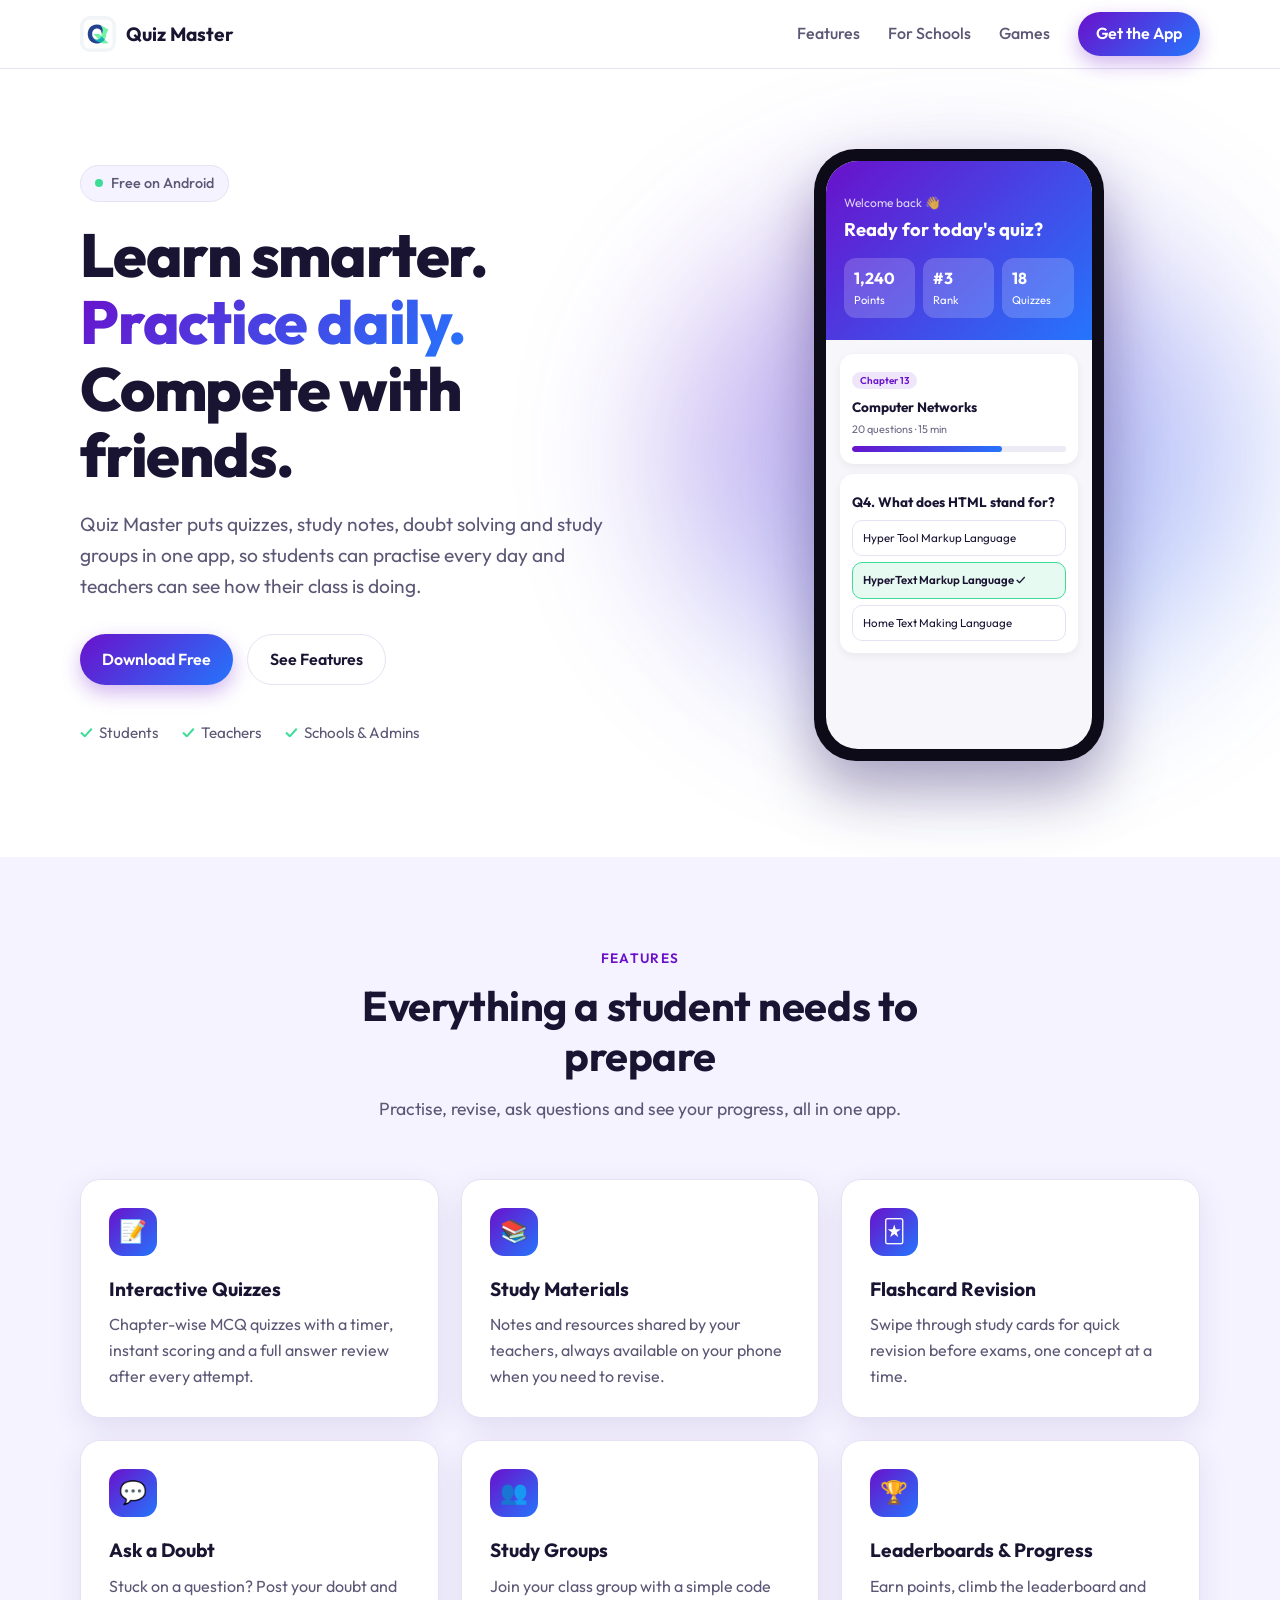
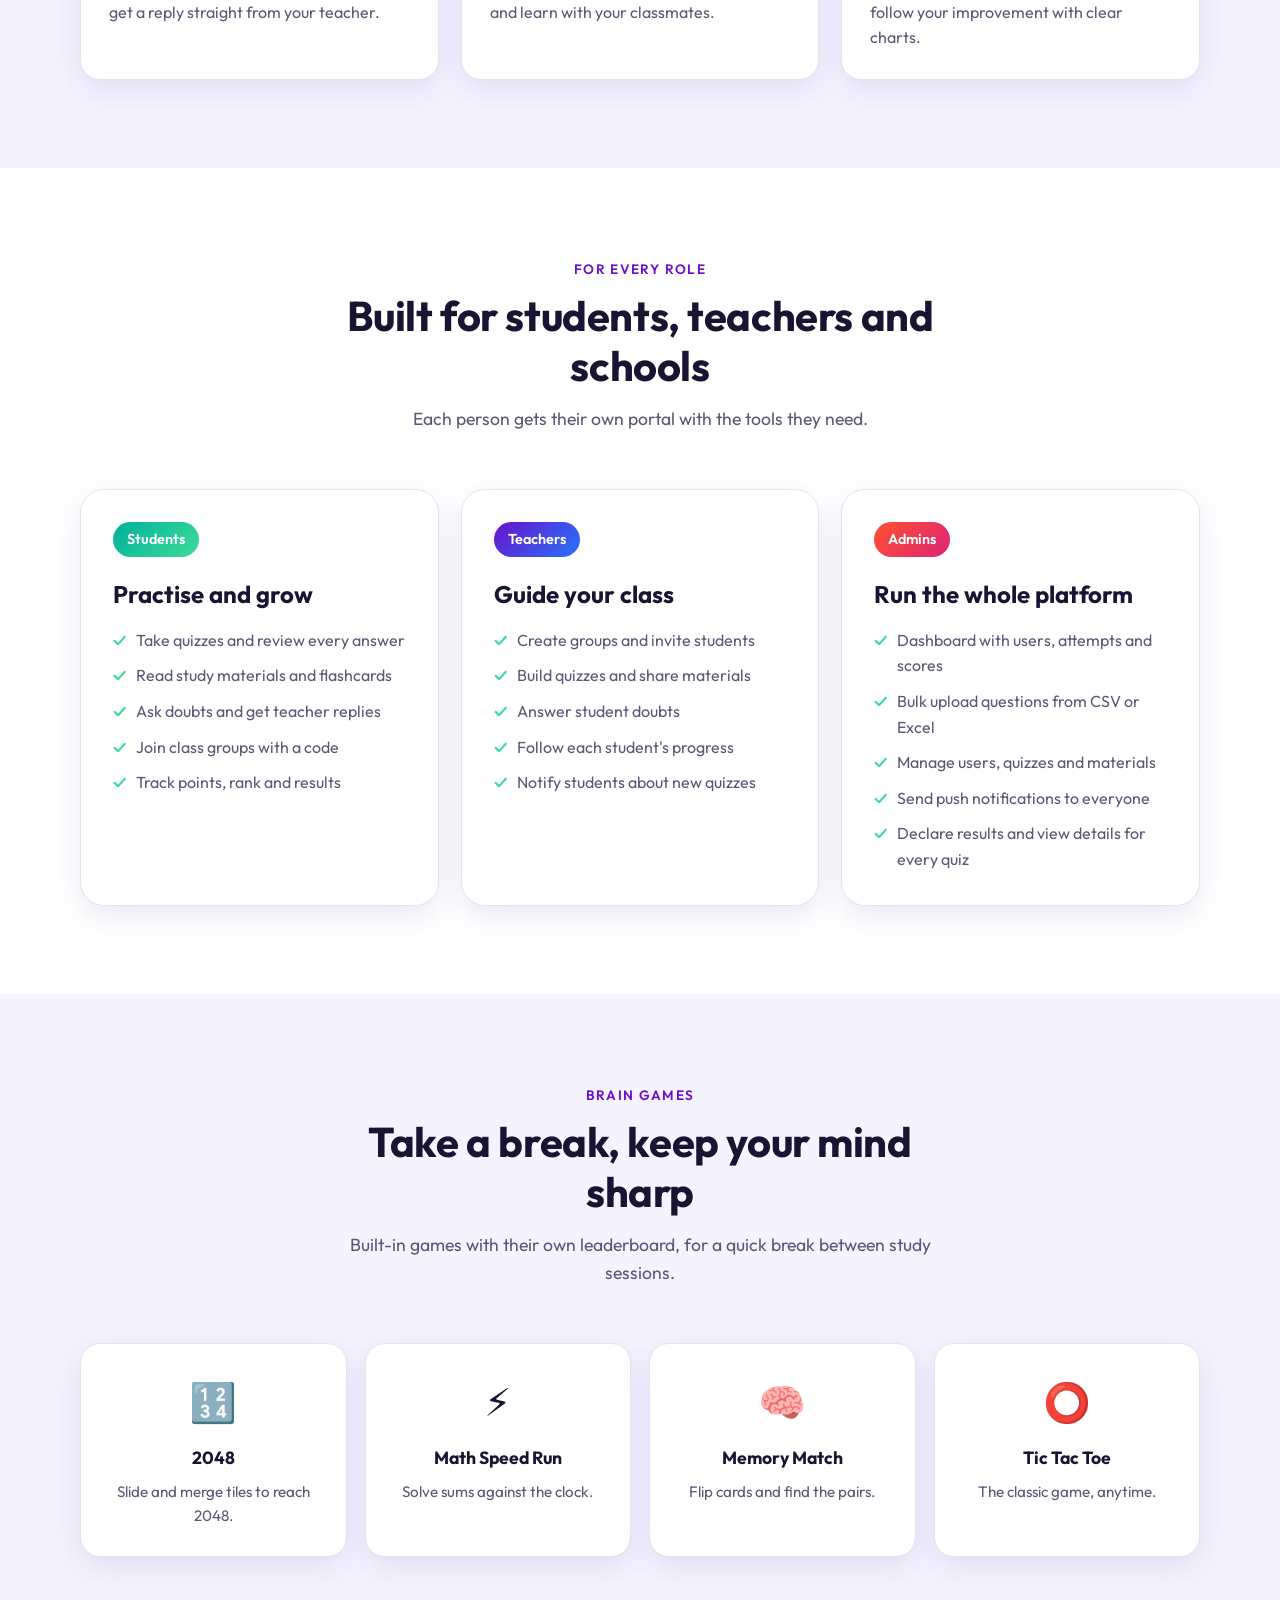
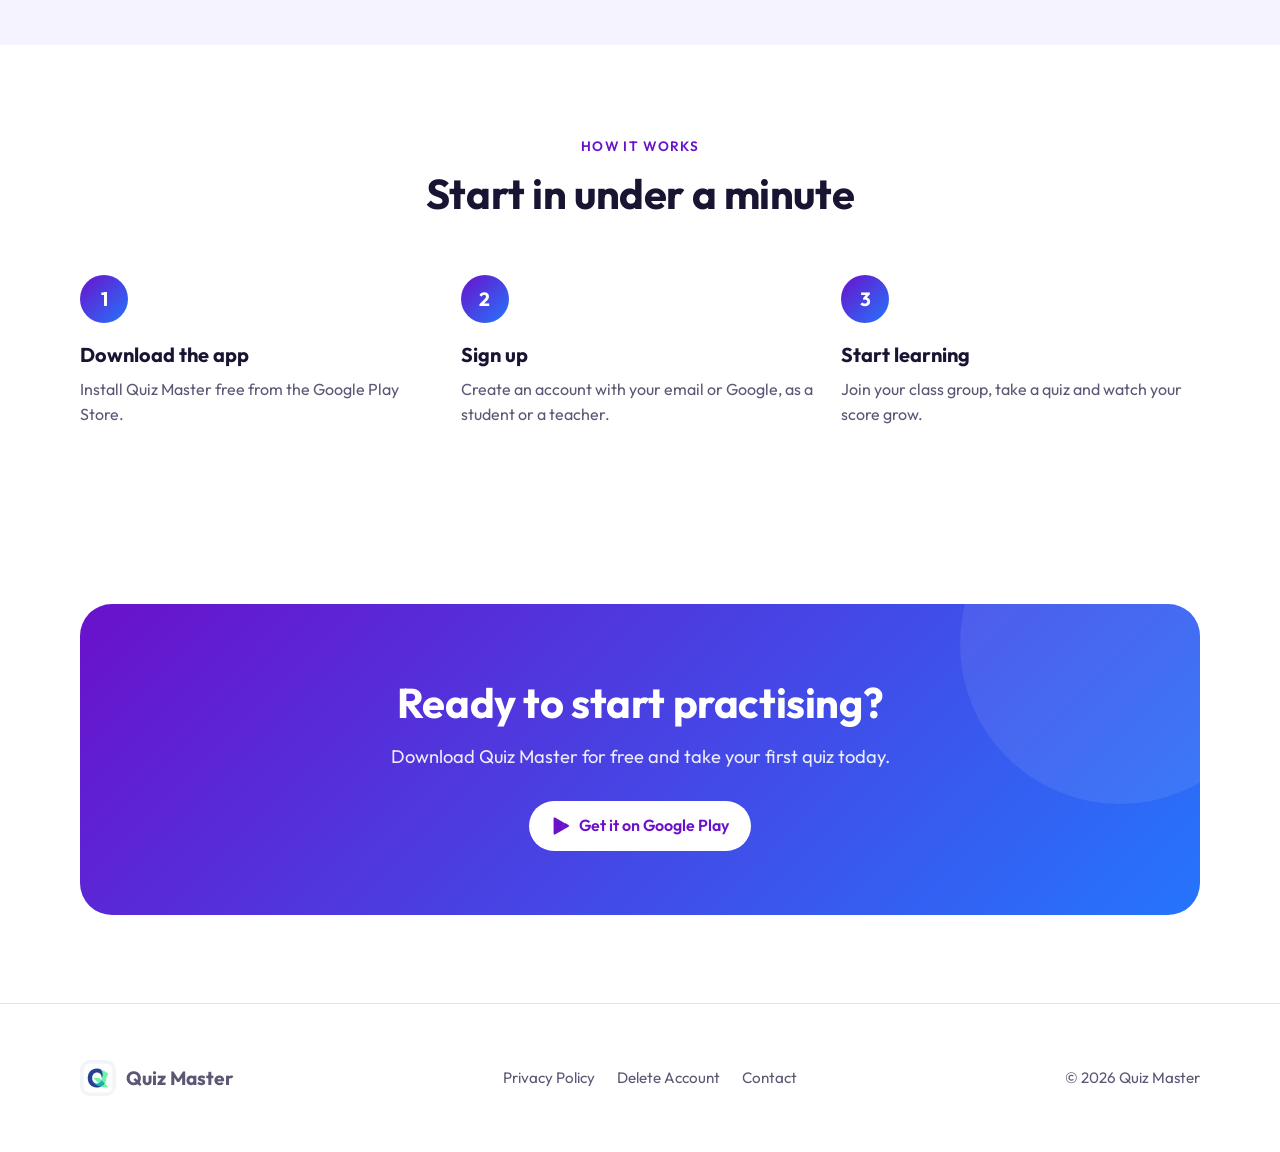
==== index.html @ 983d0732 "Add Quiz Master product website Home page, privacy policy, account deletion page, 404, sitemap and r" ====
<!DOCTYPE html>
<html lang="en">
<head>
  <meta charset="UTF-8">
  <meta name="viewport" content="width=device-width, initial-scale=1.0">
  <title>Quiz Master – Learn, Practice, Compete</title>
  <meta name="description" content="Quiz Master is a learning app for students, teachers and schools: quizzes, study materials, doubt solving, study groups and brain games in one place.">
  <meta property="og:title" content="Quiz Master – Learn, Practice, Compete">
  <meta property="og:description" content="Quizzes, study materials, doubt solving, study groups and brain games for students and teachers.">
  <meta property="og:type" content="website">
  <meta property="og:url" content="https://shahshubham9090.github.io/Quiz-Master/">
  <meta property="og:image" content="https://shahshubham9090.github.io/Quiz-Master/assets/logo.jpg">
  <meta name="twitter:card" content="summary">
  <meta name="theme-color" content="#6A11CB">
  <link rel="canonical" href="https://shahshubham9090.github.io/Quiz-Master/">
  <link rel="icon" href="assets/logo.jpg">
  <link rel="apple-touch-icon" href="assets/logo.jpg">
  <link rel="preconnect" href="https://fonts.googleapis.com">
  <link rel="preconnect" href="https://fonts.gstatic.com" crossorigin>
  <link href="https://fonts.googleapis.com/css2?family=Outfit:wght@400;500;600;700;800&display=swap" rel="stylesheet">
  <link rel="stylesheet" href="styles.css">
</head>
<body>

<header>
  <nav class="container">
    <a href="./" class="brand"><img src="assets/logo.jpg" alt="">Quiz Master</a>
    <div class="nav-links">
      <a href="#features">Features</a>
      <a href="#roles">For Schools</a>
      <a href="#games">Games</a>
      <a href="#download" class="btn btn-primary">Get the App</a>
    </div>
  </nav>
</header>

<main>
  <!-- Hero -->
  <section class="hero">
    <div class="container hero-grid">
      <div>
        <span class="pill"><span class="dot"></span>Free on Android</span>
        <h1>Learn smarter. <span class="grad-text">Practice daily.</span> Compete with friends.</h1>
        <p class="lead">Quiz Master puts quizzes, study notes, doubt solving and study groups in one app, so students can practise every day and teachers can see how their class is doing.</p>
        <div class="hero-cta">
          <a href="#download" class="btn btn-primary">Download Free</a>
          <a href="#features" class="btn btn-ghost">See Features</a>
        </div>
        <div class="hero-roles">
          <span>Students</span><span>Teachers</span><span>Schools &amp; Admins</span>
        </div>
      </div>

      <div class="phone-wrap" aria-hidden="true">
        <div class="phone">
          <div class="screen">
            <div class="screen-top">
              <small>Welcome back 👋</small>
              <h4>Ready for today's quiz?</h4>
              <div class="points">
                <div><b>1,240</b>Points</div>
                <div><b>#3</b>Rank</div>
                <div><b>18</b>Quizzes</div>
              </div>
            </div>
            <div class="screen-body">
              <div class="quiz-card">
                <span class="tag">Chapter 13</span>
                <h5>Computer Networks</h5>
                <p>20 questions · 15 min</p>
                <div class="bar"><i style="width: 70%"></i></div>
              </div>
              <div class="quiz-card">
                <h5>Q4. What does HTML stand for?</h5>
                <div class="option">Hyper Tool Markup Language</div>
                <div class="option right">HyperText Markup Language ✓</div>
                <div class="option">Home Text Making Language</div>
              </div>
            </div>
          </div>
        </div>
      </div>
    </div>
  </section>

  <!-- Features -->
  <section id="features" class="soft">
    <div class="container">
      <div class="section-head">
        <span class="eyebrow">Features</span>
        <h2>Everything a student needs to prepare</h2>
        <p>Practise, revise, ask questions and see your progress, all in one app.</p>
      </div>
      <div class="grid-3">
        <div class="card">
          <div class="icon">📝</div>
          <h3>Interactive Quizzes</h3>
          <p>Chapter-wise MCQ quizzes with a timer, instant scoring and a full answer review after every attempt.</p>
        </div>
        <div class="card">
          <div class="icon">📚</div>
          <h3>Study Materials</h3>
          <p>Notes and resources shared by your teachers, always available on your phone when you need to revise.</p>
        </div>
        <div class="card">
          <div class="icon">🃏</div>
          <h3>Flashcard Revision</h3>
          <p>Swipe through study cards for quick revision before exams, one concept at a time.</p>
        </div>
        <div class="card">
          <div class="icon">💬</div>
          <h3>Ask a Doubt</h3>
          <p>Stuck on a question? Post your doubt and get a reply straight from your teacher.</p>
        </div>
        <div class="card">
          <div class="icon">👥</div>
          <h3>Study Groups</h3>
          <p>Join your class group with a simple code and learn with your classmates.</p>
        </div>
        <div class="card">
          <div class="icon">🏆</div>
          <h3>Leaderboards &amp; Progress</h3>
          <p>Earn points, climb the leaderboard and follow your improvement with clear charts.</p>
        </div>
      </div>
    </div>
  </section>

  <!-- Roles -->
  <section id="roles">
    <div class="container">
      <div class="section-head">
        <span class="eyebrow">For every role</span>
        <h2>Built for students, teachers and schools</h2>
        <p>Each person gets their own portal with the tools they need.</p>
      </div>
      <div class="roles">
        <div class="role">
          <span class="role-badge" style="background: linear-gradient(135deg, #00B09B, #3DDC97)">Students</span>
          <h3>Practise and grow</h3>
          <ul>
            <li>Take quizzes and review every answer</li>
            <li>Read study materials and flashcards</li>
            <li>Ask doubts and get teacher replies</li>
            <li>Join class groups with a code</li>
            <li>Track points, rank and results</li>
          </ul>
        </div>
        <div class="role">
          <span class="role-badge" style="background: var(--gradient)">Teachers</span>
          <h3>Guide your class</h3>
          <ul>
            <li>Create groups and invite students</li>
            <li>Build quizzes and share materials</li>
            <li>Answer student doubts</li>
            <li>Follow each student's progress</li>
            <li>Notify students about new quizzes</li>
          </ul>
        </div>
        <div class="role">
          <span class="role-badge" style="background: linear-gradient(135deg, #FF512F, #DD2476)">Admins</span>
          <h3>Run the whole platform</h3>
          <ul>
            <li>Dashboard with users, attempts and scores</li>
            <li>Bulk upload questions from CSV or Excel</li>
            <li>Manage users, quizzes and materials</li>
            <li>Send push notifications to everyone</li>
            <li>Declare results and view details for every quiz</li>
          </ul>
        </div>
      </div>
    </div>
  </section>

  <!-- Games -->
  <section id="games" class="soft">
    <div class="container">
      <div class="section-head">
        <span class="eyebrow">Brain games</span>
        <h2>Take a break, keep your mind sharp</h2>
        <p>Built-in games with their own leaderboard, for a quick break between study sessions.</p>
      </div>
      <div class="games">
        <div class="card game"><div class="emoji">🔢</div><h3>2048</h3><p>Slide and merge tiles to reach 2048.</p></div>
        <div class="card game"><div class="emoji">⚡</div><h3>Math Speed Run</h3><p>Solve sums against the clock.</p></div>
        <div class="card game"><div class="emoji">🧠</div><h3>Memory Match</h3><p>Flip cards and find the pairs.</p></div>
        <div class="card game"><div class="emoji">⭕</div><h3>Tic Tac Toe</h3><p>The classic game, anytime.</p></div>
      </div>
    </div>
  </section>

  <!-- How it works -->
  <section>
    <div class="container">
      <div class="section-head">
        <span class="eyebrow">How it works</span>
        <h2>Start in under a minute</h2>
      </div>
      <div class="steps">
        <div class="step"><h3>Download the app</h3><p>Install Quiz Master free from the Google Play Store.</p></div>
        <div class="step"><h3>Sign up</h3><p>Create an account with your email or Google, as a student or a teacher.</p></div>
        <div class="step"><h3>Start learning</h3><p>Join your class group, take a quiz and watch your score grow.</p></div>
      </div>
    </div>
  </section>

  <!-- Download -->
  <section id="download">
    <div class="container">
      <div class="cta">
        <h2>Ready to start practising?</h2>
        <p>Download Quiz Master for free and take your first quiz today.</p>
        <a href="https://play.google.com/store/apps/details?id=com.shubham.computerapp" class="btn btn-white" target="_blank" rel="noopener">
          <svg class="store-icon" viewBox="0 0 24 24" fill="currentColor" aria-hidden="true"><path d="M3.6 1.8c-.3.3-.5.8-.5 1.4v17.6c0 .6.2 1.1.5 1.4l.1.1 9.9-9.9v-.2L3.7 1.7l-.1.1zm13.3 13.4-3.3-3.3v-.2l3.3-3.3.1.1 3.9 2.2c1.1.6 1.1 1.7 0 2.3l-3.9 2.2h-.1zm-.1.1L13.4 12 3.6 21.8c.4.4 1 .4 1.7.1l11.5-6.6M16.8 8.7 5.3 2.1c-.7-.4-1.3-.3-1.7.1l9.8 9.8 3.4-3.3z"/></svg>
          Get it on Google Play
        </a>
      </div>
    </div>
  </section>
</main>

<footer>
  <div class="container footer-row">
    <a href="./" class="brand"><img src="assets/logo.jpg" alt="">Quiz Master</a>
    <nav class="footer-links" aria-label="Footer">
      <a href="privacy.html">Privacy Policy</a>
      <a href="delete-account.html">Delete Account</a>
      <a href="mailto:shah123shubham@gmail.com">Contact</a>
    </nav>
    <span>© <span id="year">2026</span> Quiz Master</span>
  </div>
</footer>

<script>
  document.getElementById('year').textContent = new Date().getFullYear();
</script>
</body>
</html>
---- styles.css ----
:root {
  --purple: #6A11CB;
  --blue: #2575FC;
  --mint: #3DDC97;
  --navy: #27408F;
  --gradient: linear-gradient(135deg, var(--purple), var(--blue));
  --bg: #FFFFFF;
  --bg-soft: #F5F3FF;
  --surface: #FFFFFF;
  --text: #1A1433;
  --muted: #5B5775;
  --border: #E6E2F3;
  --shadow: 0 10px 30px rgba(58, 30, 140, 0.10);
}
@media (prefers-color-scheme: dark) {
  :root {
    --bg: #0F0C1D;
    --bg-soft: #17132B;
    --surface: #1E1936;
    --text: #F2F0FA;
    --muted: #A9A4C2;
    --border: #2E2850;
    --shadow: 0 10px 30px rgba(0, 0, 0, 0.35);
  }
}

* { box-sizing: border-box; margin: 0; padding: 0; }
html { scroll-behavior: smooth; }
body {
  font-family: 'Outfit', system-ui, sans-serif;
  background: var(--bg);
  color: var(--text);
  line-height: 1.6;
  -webkit-font-smoothing: antialiased;
}
a { color: inherit; text-decoration: none; }
img { max-width: 100%; display: block; }
.container { width: min(1120px, 100% - 32px); margin-inline: auto; }

/* Nav */
header {
  position: sticky; top: 0; z-index: 10;
  background: color-mix(in srgb, var(--bg) 85%, transparent);
  backdrop-filter: blur(12px);
  border-bottom: 1px solid var(--border);
}
nav { display: flex; align-items: center; justify-content: space-between; height: 68px; }
.brand { display: flex; align-items: center; gap: 10px; font-weight: 700; font-size: 1.2rem; }
.brand img { width: 36px; height: 36px; border-radius: 10px; }
.nav-links { display: flex; gap: 28px; align-items: center; font-weight: 500; color: var(--muted); }
.nav-links a:hover { color: var(--text); }
.btn {
  display: inline-flex; align-items: center; gap: 8px;
  padding: 12px 22px; border-radius: 999px;
  font-weight: 600; font-size: 1rem;
  transition: transform .15s ease, box-shadow .15s ease;
}
.btn:hover { transform: translateY(-2px); }
.btn-primary { background: var(--gradient); color: #fff; box-shadow: 0 8px 20px rgba(106, 17, 203, 0.30); }
.btn-ghost { border: 1.5px solid var(--border); background: var(--surface); }
.nav-links .btn { padding: 9px 18px; color: #fff; }

/* Hero */
.hero { padding: 80px 0 96px; overflow: hidden; }
.hero-grid { display: grid; grid-template-columns: 1.1fr 0.9fr; gap: 48px; align-items: center; }
.pill {
  display: inline-flex; align-items: center; gap: 8px;
  padding: 6px 14px; border-radius: 999px;
  background: var(--bg-soft); border: 1px solid var(--border);
  font-size: .9rem; font-weight: 500; color: var(--muted);
}
.pill .dot { width: 8px; height: 8px; border-radius: 50%; background: var(--mint); }
h1 { font-size: clamp(2.4rem, 5vw, 3.8rem); line-height: 1.1; font-weight: 800; margin: 20px 0; letter-spacing: -0.02em; }
.grad-text { background: var(--gradient); -webkit-background-clip: text; background-clip: text; color: transparent; }
@media (prefers-color-scheme: dark) { .grad-text { background-image: linear-gradient(135deg, #B794F6, #60A5FA); } }
.hero-grid > *, .grid-3 > *, .roles > *, .steps > *, .games > * { min-width: 0; }
body { overflow-x: hidden; }
.lead { font-size: 1.2rem; color: var(--muted); max-width: 540px; }
.hero-cta { display: flex; gap: 14px; margin-top: 32px; flex-wrap: wrap; }
.hero-roles { display: flex; gap: 24px; margin-top: 36px; color: var(--muted); font-size: .95rem; flex-wrap: wrap; }
.hero-roles span::before { content: '✓'; color: var(--mint); font-weight: 700; margin-right: 6px; }

/* Phone mockup drawn in HTML so it stays sharp */
.phone-wrap { position: relative; display: flex; justify-content: center; }
.phone-wrap::before {
  content: ''; position: absolute; inset: 10% -10%;
  background: var(--gradient); filter: blur(80px); opacity: .35; border-radius: 50%;
}
.phone {
  position: relative; width: 290px; aspect-ratio: 9 / 19;
  background: #0d0b18; border-radius: 42px; padding: 12px;
  box-shadow: 0 30px 60px rgba(30, 10, 80, 0.35);
}
.screen {
  height: 100%; border-radius: 32px; overflow: hidden;
  background: #F7F6FB; color: #1A1433; display: flex; flex-direction: column;
}
.screen-top { background: var(--gradient); color: #fff; padding: 28px 18px 22px; }
.screen-top small { opacity: .8; font-size: .75rem; }
.screen-top h4 { font-size: 1.15rem; font-weight: 700; }
.points { margin-top: 14px; display: flex; gap: 8px; }
.points div { flex: 1; background: rgba(255,255,255,.18); border-radius: 12px; padding: 8px 10px; font-size: .7rem; }
.points b { display: block; font-size: 1rem; }
.screen-body { padding: 14px; display: flex; flex-direction: column; gap: 10px; }
.quiz-card { background: #fff; border-radius: 14px; padding: 12px; box-shadow: 0 3px 10px rgba(0,0,0,.06); }
.quiz-card .tag { font-size: .62rem; font-weight: 600; color: var(--purple); background: #EFE6FB; padding: 2px 8px; border-radius: 999px; }
.quiz-card h5 { font-size: .85rem; margin: 6px 0 2px; }
.quiz-card p { font-size: .68rem; color: #6d6985; }
.bar { height: 6px; border-radius: 99px; background: #ECEAF4; margin-top: 8px; overflow: hidden; }
.bar i { display: block; height: 100%; background: var(--gradient); border-radius: 99px; }
.option { font-size: .72rem; padding: 8px 10px; border-radius: 10px; border: 1.5px solid #E6E2F3; margin-top: 6px; }
.option.right { border-color: var(--mint); background: #E7FAF1; font-weight: 600; }

/* Sections */
section { padding: 88px 0; }
.soft { background: var(--bg-soft); }
.section-head { text-align: center; max-width: 640px; margin: 0 auto 56px; }
.eyebrow { color: var(--purple); font-weight: 600; text-transform: uppercase; letter-spacing: .1em; font-size: .85rem; }
@media (prefers-color-scheme: dark) { .eyebrow { color: #A78BFA; } }
h2 { font-size: clamp(1.9rem, 3.5vw, 2.6rem); line-height: 1.2; margin: 10px 0 14px; letter-spacing: -0.01em; }
.section-head p { color: var(--muted); font-size: 1.1rem; }

.grid-3 { display: grid; grid-template-columns: repeat(3, 1fr); gap: 22px; }
.card {
  background: var(--surface); border: 1px solid var(--border);
  border-radius: 20px; padding: 28px; box-shadow: var(--shadow);
}
.icon {
  width: 48px; height: 48px; border-radius: 14px;
  display: grid; place-items: center; font-size: 1.4rem;
  background: var(--gradient); color: #fff; margin-bottom: 18px;
}
.card h3 { font-size: 1.2rem; margin-bottom: 8px; }
.card p { color: var(--muted); }

/* Roles */
.roles { display: grid; grid-template-columns: repeat(3, 1fr); gap: 22px; }
.role { border-radius: 24px; padding: 32px; background: var(--surface); border: 1px solid var(--border); box-shadow: var(--shadow); }
.role-badge { display: inline-block; padding: 6px 14px; border-radius: 999px; font-weight: 600; font-size: .9rem; color: #fff; margin-bottom: 18px; }
.role h3 { font-size: 1.5rem; margin-bottom: 14px; }
.role ul { list-style: none; display: grid; gap: 10px; }
.role li { display: flex; gap: 10px; color: var(--muted); }
.role li::before { content: '✓'; color: var(--mint); font-weight: 700; flex-shrink: 0; }

/* Games */
.games { display: grid; grid-template-columns: repeat(4, 1fr); gap: 18px; }
.game { text-align: center; padding: 28px 18px; }
.game .emoji { font-size: 2.4rem; margin-bottom: 10px; }
.game h3 { font-size: 1.1rem; }
.game p { font-size: .95rem; }

/* Steps */
.steps { display: grid; grid-template-columns: repeat(3, 1fr); gap: 22px; counter-reset: step; }
.step { position: relative; padding-top: 64px; }
.step::before {
  counter-increment: step; content: counter(step);
  position: absolute; top: 0; left: 0;
  width: 48px; height: 48px; border-radius: 50%;
  display: grid; place-items: center;
  background: var(--gradient); color: #fff; font-weight: 700; font-size: 1.2rem;
}
.step h3 { font-size: 1.25rem; margin-bottom: 6px; }
.step p { color: var(--muted); }

/* CTA */
.cta {
  background: var(--gradient); color: #fff; border-radius: 32px;
  padding: 64px 32px; text-align: center; position: relative; overflow: hidden;
}
.cta::after {
  content: ''; position: absolute; width: 320px; height: 320px; border-radius: 50%;
  background: rgba(255,255,255,.08); top: -120px; right: -80px;
}
.cta h2 { color: #fff; }
.cta p { opacity: .9; font-size: 1.15rem; max-width: 520px; margin: 0 auto 30px; }
.btn-white { background: #fff; color: var(--purple); }
.store-icon { width: 20px; height: 20px; }

footer { padding: 40px 0; border-top: 1px solid var(--border); color: var(--muted); font-size: .95rem; }
.footer-row { display: flex; justify-content: space-between; align-items: center; gap: 16px; flex-wrap: wrap; }

@media (max-width: 900px) {
  .hero-grid, .grid-3, .roles, .steps { grid-template-columns: 1fr; }
  .games { grid-template-columns: repeat(2, 1fr); }
  .hero { padding: 48px 0 64px; text-align: center; }
  .lead { margin-inline: auto; }
  .hero-cta, .hero-roles { justify-content: center; }
  .nav-links a:not(.btn) { display: none; }
  section { padding: 64px 0; }
}
@media (max-width: 420px) {
  .games { grid-template-columns: 1fr; }
  .phone { width: 250px; }
}
@media (prefers-reduced-motion: reduce) {
  html { scroll-behavior: auto; }
  .btn { transition: none; }
}

/* Footer */
.footer-links { display: flex; gap: 22px; flex-wrap: wrap; }
.footer-links a:hover { color: var(--text); }

/* Text pages (privacy, account deletion) */
.page-hero { padding: 64px 0 40px; background: var(--bg-soft); border-bottom: 1px solid var(--border); }
.page-hero h1 { font-size: clamp(2rem, 4vw, 2.8rem); margin: 10px 0 8px; }
.page-hero p { color: var(--muted); }
.prose { max-width: 760px; margin-inline: auto; padding: 56px 0 88px; }
.prose h2 { font-size: 1.45rem; margin: 40px 0 12px; }
.prose h2:first-child { margin-top: 0; }
.prose p, .prose li { color: var(--muted); margin-bottom: 12px; }
.prose ul, .prose ol { padding-left: 22px; margin-bottom: 12px; }
.prose strong { color: var(--text); }
.prose a { color: var(--purple); font-weight: 500; text-decoration: underline; text-underline-offset: 3px; }
@media (prefers-color-scheme: dark) { .prose a { color: #B794F6; } }
.prose table { width: 100%; border-collapse: collapse; margin: 8px 0 20px; font-size: .97rem; }
.prose th, .prose td { text-align: left; padding: 12px; border-bottom: 1px solid var(--border); vertical-align: top; }
.prose th { color: var(--text); }
.prose td { color: var(--muted); }
.table-wrap { overflow-x: auto; }
.notice { background: var(--bg-soft); border: 1px solid var(--border); border-left: 4px solid var(--purple); border-radius: 14px; padding: 18px 20px; margin: 20px 0; }
.notice p:last-child { margin-bottom: 0; }

/* 404 */
.not-found { min-height: 70vh; display: grid; place-items: center; text-align: center; padding: 64px 0; }
.not-found .big { font-size: clamp(5rem, 14vw, 9rem); font-weight: 800; line-height: 1; }
.not-found p { color: var(--muted); margin: 12px 0 28px; font-size: 1.15rem; }
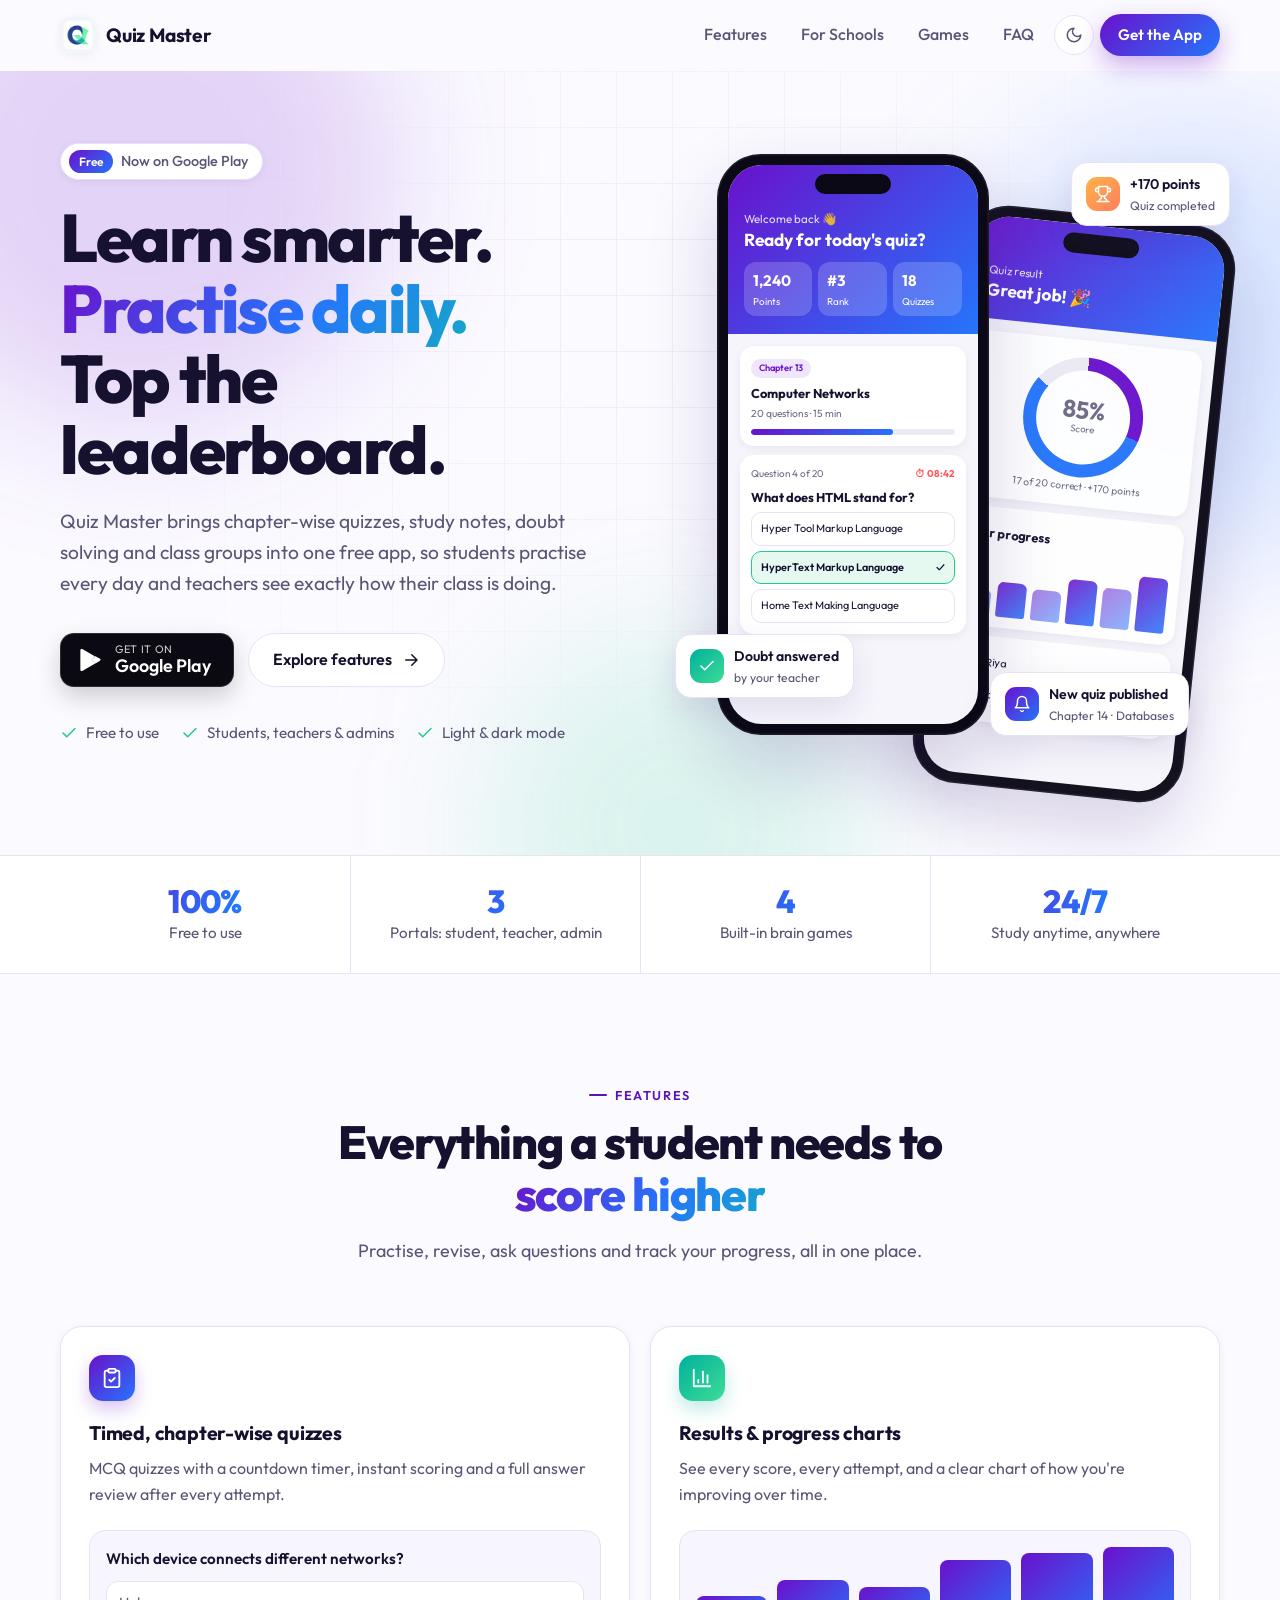
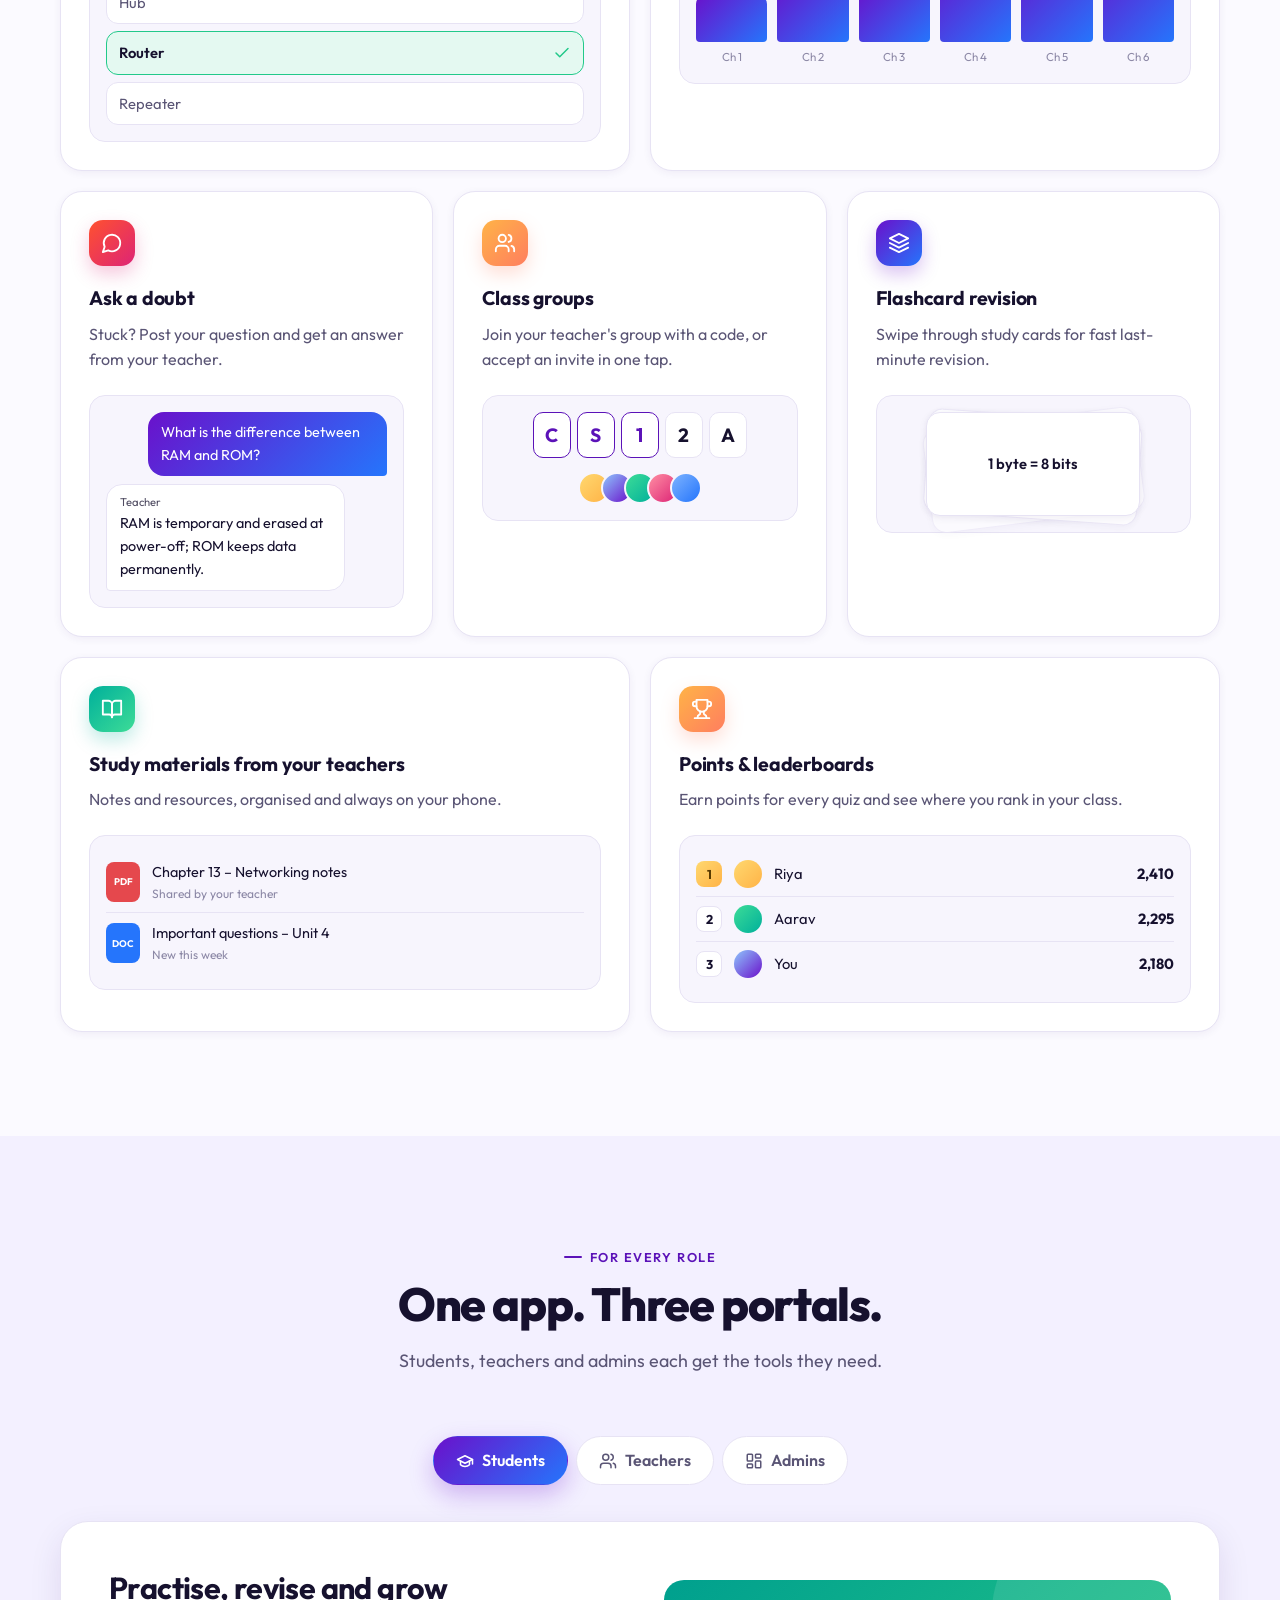
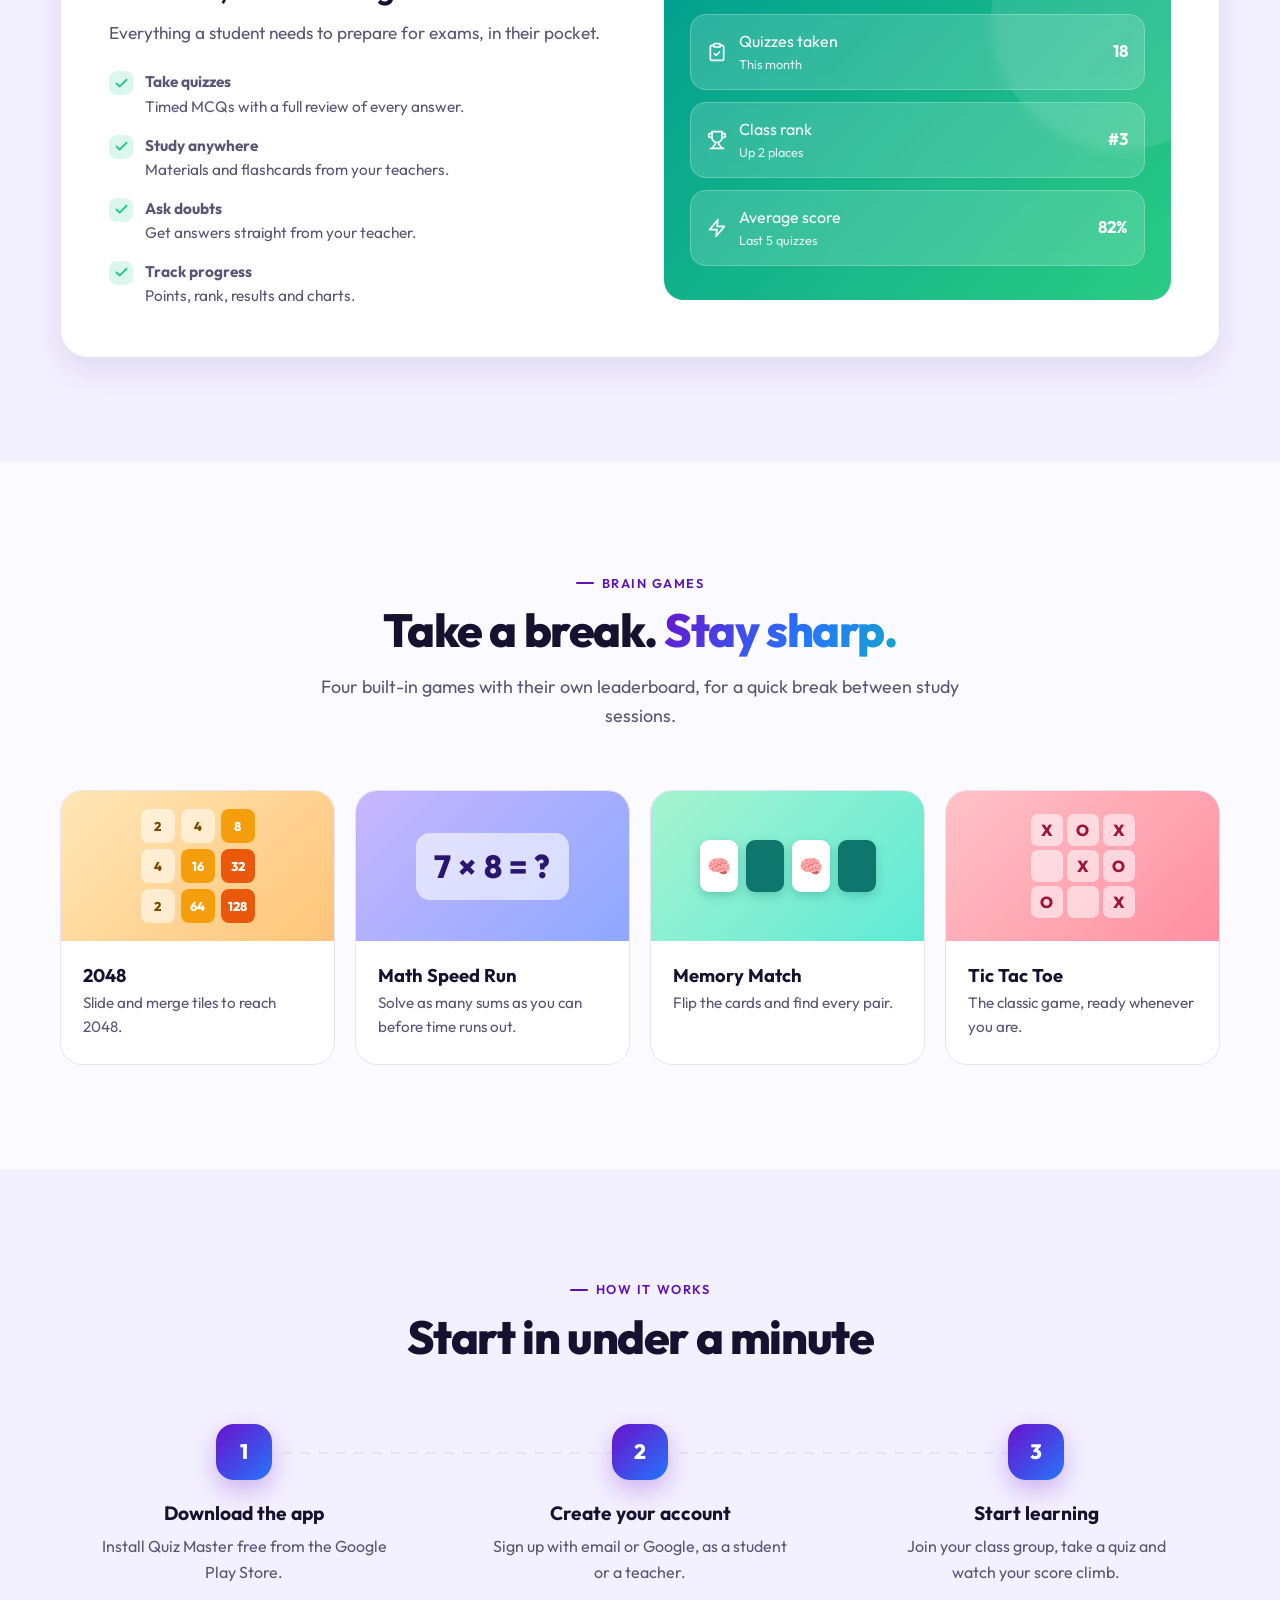
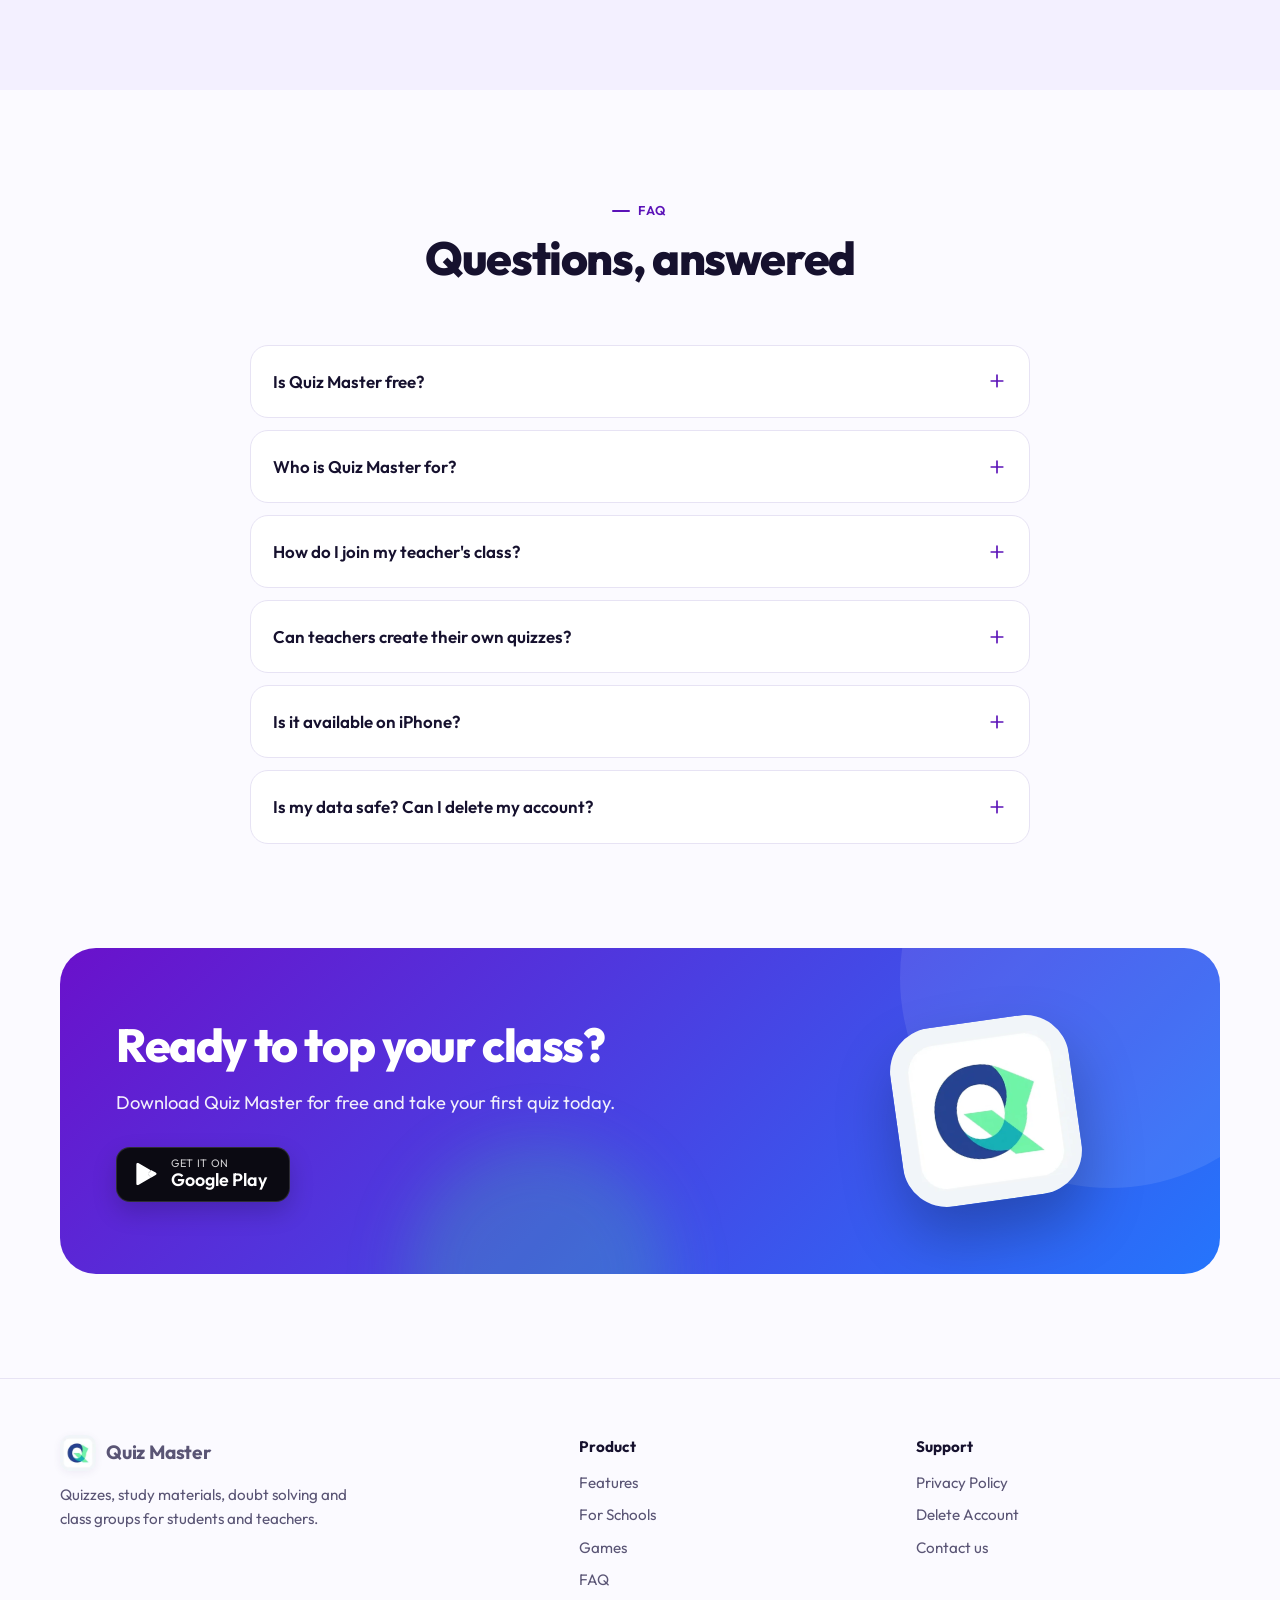
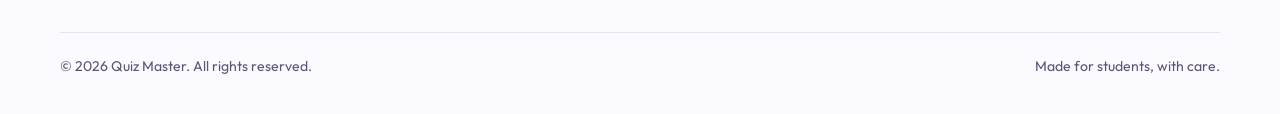
==== commit f719e544: "Redesign website and speed up loading - New hero with gradient mesh, two phone mockups and floating " ====
--- a/index.html
+++ b/index.html
@@ -3,236 +3,509 @@
 <head>
   <meta charset="UTF-8">
   <meta name="viewport" content="width=device-width, initial-scale=1.0">
-  <title>Quiz Master – Learn, Practice, Compete</title>
-  <meta name="description" content="Quiz Master is a learning app for students, teachers and schools: quizzes, study materials, doubt solving, study groups and brain games in one place.">
-  <meta property="og:title" content="Quiz Master – Learn, Practice, Compete">
+  <title>Quiz Master – Quizzes, Study Notes &amp; Doubt Solving for Students</title>
+  <meta name="description" content="Quiz Master is a free learning app for students, teachers and schools. Practise chapter-wise quizzes, read study materials, ask doubts, join class groups and climb the leaderboard.">
+  <meta property="og:type" content="website">
+  <meta property="og:site_name" content="Quiz Master">
+  <meta property="og:title" content="Quiz Master – Learn smarter. Practise daily.">
   <meta property="og:description" content="Quizzes, study materials, doubt solving, study groups and brain games for students and teachers.">
-  <meta property="og:type" content="website">
   <meta property="og:url" content="https://shahshubham9090.github.io/Quiz-Master/">
-  <meta property="og:image" content="https://shahshubham9090.github.io/Quiz-Master/assets/logo.jpg">
-  <meta name="twitter:card" content="summary">
+  <meta property="og:image" content="https://shahshubham9090.github.io/Quiz-Master/assets/og-image.jpg">
+  <meta property="og:image:width" content="1200">
+  <meta property="og:image:height" content="630">
+  <meta name="twitter:card" content="summary_large_image">
   <meta name="theme-color" content="#6A11CB">
   <link rel="canonical" href="https://shahshubham9090.github.io/Quiz-Master/">
-  <link rel="icon" href="assets/logo.jpg">
-  <link rel="apple-touch-icon" href="assets/logo.jpg">
+  <link rel="icon" type="image/webp" href="assets/logo-96.webp">
+  <link rel="apple-touch-icon" href="assets/logo-192.png">
+  <link rel="manifest" href="site.webmanifest">
+
+  <!-- Set theme and JS flag before first paint to avoid a flash. -->
+  <script>
+    (function () {
+      var d = document.documentElement;
+      d.classList.add('js');
+      try { var t = localStorage.getItem('theme'); if (t === 'light' || t === 'dark') d.setAttribute('data-theme', t); } catch (e) {}
+    })();
+  </script>
+
   <link rel="preconnect" href="https://fonts.googleapis.com">
   <link rel="preconnect" href="https://fonts.gstatic.com" crossorigin>
-  <link href="https://fonts.googleapis.com/css2?family=Outfit:wght@400;500;600;700;800&display=swap" rel="stylesheet">
+  <!-- Load the web font without blocking the first paint. -->
+  <link rel="preload" as="style" href="https://fonts.googleapis.com/css2?family=Outfit:wght@400;500;600;700;800&display=swap" onload="this.onload=null;this.rel='stylesheet'">
+  <noscript><link rel="stylesheet" href="https://fonts.googleapis.com/css2?family=Outfit:wght@400;500;600;700;800&display=swap"></noscript>
   <link rel="stylesheet" href="styles.css">
+
+  <script type="application/ld+json">
+  {
+    "@context": "https://schema.org",
+    "@type": "MobileApplication",
+    "name": "Quiz Master",
+    "operatingSystem": "Android",
+    "applicationCategory": "EducationalApplication",
+    "description": "Quizzes, study materials, doubt solving, study groups and brain games for students, teachers and schools.",
+    "url": "https://shahshubham9090.github.io/Quiz-Master/",
+    "image": "https://shahshubham9090.github.io/Quiz-Master/assets/logo-512.webp",
+    "downloadUrl": "https://play.google.com/store/apps/details?id=com.shubham.computerapp",
+    "offers": { "@type": "Offer", "price": "0", "priceCurrency": "INR" }
+  }
+  </script>
 </head>
 <body>
 
-<header>
-  <nav class="container">
-    <a href="./" class="brand"><img src="assets/logo.jpg" alt="">Quiz Master</a>
+<!-- Icon sprite -->
+<svg width="0" height="0" style="position:absolute" aria-hidden="true">
+  <symbol id="i-check" viewBox="0 0 24 24"><path d="M20 6 9 17l-5-5"/></symbol>
+  <symbol id="i-quiz" viewBox="0 0 24 24"><rect x="8" y="2" width="8" height="4" rx="1"/><path d="M16 4h2a2 2 0 0 1 2 2v14a2 2 0 0 1-2 2H6a2 2 0 0 1-2-2V6a2 2 0 0 1 2-2h2"/><path d="m9 14 2 2 4-4"/></symbol>
+  <symbol id="i-book" viewBox="0 0 24 24"><path d="M2 3h6a4 4 0 0 1 4 4v14a3 3 0 0 0-3-3H2z"/><path d="M22 3h-6a4 4 0 0 0-4 4v14a3 3 0 0 1 3-3h7z"/></symbol>
+  <symbol id="i-layers" viewBox="0 0 24 24"><path d="m12 2 10 5-10 5L2 7z"/><path d="m2 17 10 5 10-5"/><path d="m2 12 10 5 10-5"/></symbol>
+  <symbol id="i-chat" viewBox="0 0 24 24"><path d="M7.9 20A9 9 0 1 0 4 16.1L2 22Z"/></symbol>
+  <symbol id="i-users" viewBox="0 0 24 24"><path d="M16 21v-2a4 4 0 0 0-4-4H6a4 4 0 0 0-4 4v2"/><circle cx="9" cy="7" r="4"/><path d="M22 21v-2a4 4 0 0 0-3-3.87"/><path d="M16 3.13a4 4 0 0 1 0 7.75"/></symbol>
+  <symbol id="i-trophy" viewBox="0 0 24 24"><path d="M6 9H4.5a2.5 2.5 0 0 1 0-5H6"/><path d="M18 9h1.5a2.5 2.5 0 0 0 0-5H18"/><path d="M4 22h16"/><path d="M10 14.66V17c0 .55-.47.98-.97 1.21C7.85 18.75 7 20.24 7 22"/><path d="M14 14.66V17c0 .55.47.98.97 1.21C16.15 18.75 17 20.24 17 22"/><path d="M18 2H6v7a6 6 0 0 0 12 0V2Z"/></symbol>
+  <symbol id="i-chart" viewBox="0 0 24 24"><path d="M3 3v18h18"/><path d="M18 17V9"/><path d="M13 17V5"/><path d="M8 17v-3"/></symbol>
+  <symbol id="i-bell" viewBox="0 0 24 24"><path d="M6 8a6 6 0 0 1 12 0c0 7 3 9 3 9H3s3-2 3-9"/><path d="M10.3 21a1.94 1.94 0 0 0 3.4 0"/></symbol>
+  <symbol id="i-upload" viewBox="0 0 24 24"><path d="M21 15v4a2 2 0 0 1-2 2H5a2 2 0 0 1-2-2v-4"/><path d="m17 8-5-5-5 5"/><path d="M12 3v12"/></symbol>
+  <symbol id="i-shield" viewBox="0 0 24 24"><path d="M12 22s8-4 8-10V5l-8-3-8 3v7c0 6 8 10 8 10"/><path d="m9 12 2 2 4-4"/></symbol>
+  <symbol id="i-cap" viewBox="0 0 24 24"><path d="M22 10v6"/><path d="M2 10l10-5 10 5-10 5z"/><path d="M6 12v5c3 3 9 3 12 0v-5"/></symbol>
+  <symbol id="i-moon" viewBox="0 0 24 24"><path d="M12 3a6 6 0 0 0 9 9 9 9 0 1 1-9-9Z"/></symbol>
+  <symbol id="i-sun" viewBox="0 0 24 24"><circle cx="12" cy="12" r="4"/><path d="M12 2v2M12 20v2M4.93 4.93l1.41 1.41M17.66 17.66l1.41 1.41M2 12h2M20 12h2M6.34 17.66l-1.41 1.41M19.07 4.93l-1.41 1.41"/></symbol>
+  <symbol id="i-zap" viewBox="0 0 24 24"><path d="M13 2 3 14h9l-1 8 10-12h-9l1-8z"/></symbol>
+  <symbol id="i-clock" viewBox="0 0 24 24"><circle cx="12" cy="12" r="10"/><path d="M12 6v6l4 2"/></symbol>
+  <symbol id="i-plus" viewBox="0 0 24 24"><path d="M12 5v14M5 12h14"/></symbol>
+  <symbol id="i-arrow" viewBox="0 0 24 24"><path d="M5 12h14M13 5l7 7-7 7"/></symbol>
+  <symbol id="i-dashboard" viewBox="0 0 24 24"><rect x="3" y="3" width="7" height="9" rx="1"/><rect x="14" y="3" width="7" height="5" rx="1"/><rect x="14" y="12" width="7" height="9" rx="1"/><rect x="3" y="16" width="7" height="5" rx="1"/></symbol>
+  <symbol id="i-play" viewBox="0 0 24 24"><path fill="currentColor" stroke="none" d="M3.6 1.8c-.3.3-.5.8-.5 1.4v17.6c0 .6.2 1.1.5 1.4l.1.1 9.9-9.9v-.2L3.7 1.7l-.1.1zm13.3 13.4-3.3-3.3v-.2l3.3-3.3.1.1 3.9 2.2c1.1.6 1.1 1.7 0 2.3l-3.9 2.2h-.1zm-.1.1L13.4 12 3.6 21.8c.4.4 1 .4 1.7.1l11.5-6.6M16.8 8.7 5.3 2.1c-.7-.4-1.3-.3-1.7.1l9.8 9.8 3.4-3.3z"/></symbol>
+</svg>
+
+<a href="#main" class="skip-link">Skip to content</a>
+
+<header class="site" id="top">
+  <nav class="container" aria-label="Main">
+    <a href="./" class="brand"><img src="assets/logo-96.webp" width="36" height="36" alt=""><span>Quiz Master</span></a>
     <div class="nav-links">
       <a href="#features">Features</a>
       <a href="#roles">For Schools</a>
       <a href="#games">Games</a>
-      <a href="#download" class="btn btn-primary">Get the App</a>
+      <a href="#faq">FAQ</a>
+      <button class="theme-toggle" type="button" aria-label="Switch colour theme">
+        <svg class="ico moon"><use href="#i-moon"/></svg>
+        <svg class="ico sun"><use href="#i-sun"/></svg>
+      </button>
+      <a href="#download" class="btn btn-primary btn-sm">Get the App</a>
     </div>
   </nav>
 </header>
 
-<main>
+<main id="main">
   <!-- Hero -->
   <section class="hero">
+    <div class="mesh" aria-hidden="true"><span></span><span></span><span></span></div>
+    <div class="grid-lines" aria-hidden="true"></div>
     <div class="container hero-grid">
       <div>
-        <span class="pill"><span class="dot"></span>Free on Android</span>
-        <h1>Learn smarter. <span class="grad-text">Practice daily.</span> Compete with friends.</h1>
-        <p class="lead">Quiz Master puts quizzes, study notes, doubt solving and study groups in one app, so students can practise every day and teachers can see how their class is doing.</p>
-        <div class="hero-cta">
-          <a href="#download" class="btn btn-primary">Download Free</a>
-          <a href="#features" class="btn btn-ghost">See Features</a>
-        </div>
-        <div class="hero-roles">
-          <span>Students</span><span>Teachers</span><span>Schools &amp; Admins</span>
-        </div>
-      </div>
-
-      <div class="phone-wrap" aria-hidden="true">
-        <div class="phone">
+        <span class="pill reveal"><b>Free</b> Now on Google Play</span>
+        <h1 class="reveal d1">Learn smarter.<br><span class="grad-text">Practise daily.</span><br>Top the leaderboard.</h1>
+        <p class="lead reveal d2">Quiz Master brings chapter-wise quizzes, study notes, doubt solving and class groups into one free app, so students practise every day and teachers see exactly how their class is doing.</p>
+        <div class="hero-cta reveal d3">
+          <a href="https://play.google.com/store/apps/details?id=com.shubham.computerapp" class="play-badge" target="_blank" rel="noopener">
+            <svg aria-hidden="true"><use href="#i-play"/></svg>
+            <span><small>Get it on</small><strong>Google Play</strong></span>
+          </a>
+          <a href="#features" class="btn btn-ghost">Explore features <svg class="ico"><use href="#i-arrow"/></svg></a>
+        </div>
+        <div class="hero-meta reveal d3">
+          <span><svg class="ico"><use href="#i-check"/></svg>Free to use</span>
+          <span><svg class="ico"><use href="#i-check"/></svg>Students, teachers &amp; admins</span>
+          <span><svg class="ico"><use href="#i-check"/></svg>Light &amp; dark mode</span>
+        </div>
+      </div>
+
+      <div class="device-stage" aria-hidden="true">
+        <div class="phone back">
+          <div class="screen">
+            <div class="screen-top">
+              <small>Quiz result</small>
+              <h4>Great job! 🎉</h4>
+            </div>
+            <div class="screen-body">
+              <div class="s-card">
+                <div class="result-ring"><div><span><b>85%</b>Score</span></div></div>
+                <p style="text-align:center">17 of 20 correct · +170 points</p>
+              </div>
+              <div class="s-card">
+                <h5>Your progress</h5>
+                <div class="mini-chart"><i style="height:40%"></i><i style="height:55%"></i><i style="height:48%"></i><i style="height:70%"></i><i style="height:62%"></i><i style="height:85%"></i></div>
+              </div>
+              <div class="s-card">
+                <div class="lb-row"><i class="av" style="background:linear-gradient(135deg,#FFD86F,#FFB347)"></i>Riya<b>2,410</b></div>
+                <div class="lb-row"><i class="av" style="background:linear-gradient(135deg,#8EC5FC,#6A11CB)"></i>You<b>2,180</b></div>
+              </div>
+            </div>
+          </div>
+        </div>
+
+        <div class="phone front">
           <div class="screen">
             <div class="screen-top">
               <small>Welcome back 👋</small>
               <h4>Ready for today's quiz?</h4>
-              <div class="points">
+              <div class="stat-row">
                 <div><b>1,240</b>Points</div>
                 <div><b>#3</b>Rank</div>
                 <div><b>18</b>Quizzes</div>
               </div>
             </div>
             <div class="screen-body">
-              <div class="quiz-card">
-                <span class="tag">Chapter 13</span>
+              <div class="s-card">
+                <span class="s-tag">Chapter 13</span>
                 <h5>Computer Networks</h5>
                 <p>20 questions · 15 min</p>
-                <div class="bar"><i style="width: 70%"></i></div>
+                <div class="bar"><i style="width:70%"></i></div>
               </div>
-              <div class="quiz-card">
-                <h5>Q4. What does HTML stand for?</h5>
-                <div class="option">Hyper Tool Markup Language</div>
-                <div class="option right">HyperText Markup Language ✓</div>
-                <div class="option">Home Text Making Language</div>
+              <div class="s-card">
+                <div class="timer"><span>Question 4 of 20</span><b>⏱ 08:42</b></div>
+                <h5>What does HTML stand for?</h5>
+                <div class="opt">Hyper Tool Markup Language</div>
+                <div class="opt right">HyperText Markup Language <span>✓</span></div>
+                <div class="opt">Home Text Making Language</div>
               </div>
             </div>
           </div>
         </div>
-      </div>
-    </div>
-  </section>
+
+        <div class="chip-float chip-1">
+          <span class="dot-ico" style="background:linear-gradient(135deg,#00B09B,#3DDC97)"><svg class="ico"><use href="#i-check"/></svg></span>
+          <span>Doubt answered<small>by your teacher</small></span>
+        </div>
+        <div class="chip-float chip-2">
+          <span class="dot-ico" style="background:linear-gradient(135deg,#FFB347,#FF7E5F)"><svg class="ico"><use href="#i-trophy"/></svg></span>
+          <span>+170 points<small>Quiz completed</small></span>
+        </div>
+        <div class="chip-float chip-3">
+          <span class="dot-ico" style="background:var(--gradient)"><svg class="ico"><use href="#i-bell"/></svg></span>
+          <span>New quiz published<small>Chapter 14 · Databases</small></span>
+        </div>
+      </div>
+    </div>
+  </section>
+
+  <!-- Stats band -->
+  <div class="band">
+    <div class="container">
+      <div class="band-item"><strong class="grad-text">100%</strong><span>Free to use</span></div>
+      <div class="band-item"><strong class="grad-text">3</strong><span>Portals: student, teacher, admin</span></div>
+      <div class="band-item"><strong class="grad-text">4</strong><span>Built-in brain games</span></div>
+      <div class="band-item"><strong class="grad-text">24/7</strong><span>Study anytime, anywhere</span></div>
+    </div>
+  </div>
 
   <!-- Features -->
-  <section id="features" class="soft">
-    <div class="container">
-      <div class="section-head">
+  <section id="features" class="block">
+    <div class="container">
+      <div class="section-head reveal">
         <span class="eyebrow">Features</span>
-        <h2>Everything a student needs to prepare</h2>
-        <p>Practise, revise, ask questions and see your progress, all in one app.</p>
-      </div>
-      <div class="grid-3">
-        <div class="card">
-          <div class="icon">📝</div>
-          <h3>Interactive Quizzes</h3>
-          <p>Chapter-wise MCQ quizzes with a timer, instant scoring and a full answer review after every attempt.</p>
-        </div>
-        <div class="card">
-          <div class="icon">📚</div>
-          <h3>Study Materials</h3>
-          <p>Notes and resources shared by your teachers, always available on your phone when you need to revise.</p>
-        </div>
-        <div class="card">
-          <div class="icon">🃏</div>
-          <h3>Flashcard Revision</h3>
-          <p>Swipe through study cards for quick revision before exams, one concept at a time.</p>
-        </div>
-        <div class="card">
-          <div class="icon">💬</div>
-          <h3>Ask a Doubt</h3>
-          <p>Stuck on a question? Post your doubt and get a reply straight from your teacher.</p>
-        </div>
-        <div class="card">
-          <div class="icon">👥</div>
-          <h3>Study Groups</h3>
-          <p>Join your class group with a simple code and learn with your classmates.</p>
-        </div>
-        <div class="card">
-          <div class="icon">🏆</div>
-          <h3>Leaderboards &amp; Progress</h3>
-          <p>Earn points, climb the leaderboard and follow your improvement with clear charts.</p>
-        </div>
+        <h2>Everything a student needs to <span class="grad-text">score higher</span></h2>
+        <p>Practise, revise, ask questions and track your progress, all in one place.</p>
+      </div>
+
+      <div class="bento">
+        <article class="tile wide reveal">
+          <div class="t-icon"><svg class="ico"><use href="#i-quiz"/></svg></div>
+          <h3>Timed, chapter-wise quizzes</h3>
+          <p>MCQ quizzes with a countdown timer, instant scoring and a full answer review after every attempt.</p>
+          <div class="t-visual q-demo" aria-hidden="true">
+            <div class="q">Which device connects different networks?</div>
+            <div class="a">Hub</div>
+            <div class="a ok">Router <svg class="ico"><use href="#i-check"/></svg></div>
+            <div class="a">Repeater</div>
+          </div>
+        </article>
+
+        <article class="tile wide reveal d1">
+          <div class="t-icon mint"><svg class="ico"><use href="#i-chart"/></svg></div>
+          <h3>Results &amp; progress charts</h3>
+          <p>See every score, every attempt, and a clear chart of how you're improving over time.</p>
+          <div class="t-visual" aria-hidden="true">
+            <div class="chart-demo">
+              <div><i style="height:38%"></i><span>Ch 1</span></div>
+              <div><i style="height:52%"></i><span>Ch 2</span></div>
+              <div><i style="height:46%"></i><span>Ch 3</span></div>
+              <div><i style="height:68%"></i><span>Ch 4</span></div>
+              <div><i style="height:74%"></i><span>Ch 5</span></div>
+              <div><i style="height:90%"></i><span>Ch 6</span></div>
+            </div>
+          </div>
+        </article>
+
+        <article class="tile reveal">
+          <div class="t-icon coral"><svg class="ico"><use href="#i-chat"/></svg></div>
+          <h3>Ask a doubt</h3>
+          <p>Stuck? Post your question and get an answer from your teacher.</p>
+          <div class="t-visual chat" aria-hidden="true">
+            <div class="bubble me">What is the difference between RAM and ROM?</div>
+            <div class="bubble them"><small>Teacher</small>RAM is temporary and erased at power-off; ROM keeps data permanently.</div>
+          </div>
+        </article>
+
+        <article class="tile reveal d1">
+          <div class="t-icon amber"><svg class="ico"><use href="#i-users"/></svg></div>
+          <h3>Class groups</h3>
+          <p>Join your teacher's group with a code, or accept an invite in one tap.</p>
+          <div class="t-visual" aria-hidden="true">
+            <div class="code-demo"><span>C</span><span>S</span><span>1</span><span>2</span><span>A</span></div>
+            <div class="avatars">
+              <i style="background:linear-gradient(135deg,#FFD86F,#FFB347)"></i>
+              <i style="background:linear-gradient(135deg,#8EC5FC,#6A11CB)"></i>
+              <i style="background:linear-gradient(135deg,#3DDC97,#00B09B)"></i>
+              <i style="background:linear-gradient(135deg,#FF8FA3,#DD2476)"></i>
+              <i style="background:linear-gradient(135deg,#7DB3FF,#2575FC)"></i>
+            </div>
+          </div>
+        </article>
+
+        <article class="tile reveal d2">
+          <div class="t-icon"><svg class="ico"><use href="#i-layers"/></svg></div>
+          <h3>Flashcard revision</h3>
+          <p>Swipe through study cards for fast last-minute revision.</p>
+          <div class="t-visual" aria-hidden="true">
+            <div class="cards-demo">
+              <div></div><div></div>
+              <div>1 byte = 8 bits</div>
+            </div>
+          </div>
+        </article>
+
+        <article class="tile wide reveal">
+          <div class="t-icon mint"><svg class="ico"><use href="#i-book"/></svg></div>
+          <h3>Study materials from your teachers</h3>
+          <p>Notes and resources, organised and always on your phone.</p>
+          <div class="t-visual" aria-hidden="true">
+            <div class="file-row"><span class="f" style="background:#E5484D">PDF</span><span>Chapter 13 – Networking notes<small>Shared by your teacher</small></span></div>
+            <div class="file-row"><span class="f" style="background:#2575FC">DOC</span><span>Important questions – Unit 4<small>New this week</small></span></div>
+          </div>
+        </article>
+
+        <article class="tile wide reveal d1">
+          <div class="t-icon amber"><svg class="ico"><use href="#i-trophy"/></svg></div>
+          <h3>Points &amp; leaderboards</h3>
+          <p>Earn points for every quiz and see where you rank in your class.</p>
+          <div class="t-visual" aria-hidden="true">
+            <div class="rank-row"><span class="n">1</span><i class="av" style="background:linear-gradient(135deg,#FFD86F,#FFB347)"></i>Riya<b>2,410</b></div>
+            <div class="rank-row"><span class="n">2</span><i class="av" style="background:linear-gradient(135deg,#3DDC97,#00B09B)"></i>Aarav<b>2,295</b></div>
+            <div class="rank-row"><span class="n">3</span><i class="av" style="background:linear-gradient(135deg,#8EC5FC,#6A11CB)"></i>You<b>2,180</b></div>
+          </div>
+        </article>
       </div>
     </div>
   </section>
 
   <!-- Roles -->
-  <section id="roles">
-    <div class="container">
-      <div class="section-head">
+  <section id="roles" class="block soft">
+    <div class="container">
+      <div class="section-head reveal">
         <span class="eyebrow">For every role</span>
-        <h2>Built for students, teachers and schools</h2>
-        <p>Each person gets their own portal with the tools they need.</p>
-      </div>
-      <div class="roles">
-        <div class="role">
-          <span class="role-badge" style="background: linear-gradient(135deg, #00B09B, #3DDC97)">Students</span>
-          <h3>Practise and grow</h3>
-          <ul>
-            <li>Take quizzes and review every answer</li>
-            <li>Read study materials and flashcards</li>
-            <li>Ask doubts and get teacher replies</li>
-            <li>Join class groups with a code</li>
-            <li>Track points, rank and results</li>
+        <h2>One app. Three portals.</h2>
+        <p>Students, teachers and admins each get the tools they need.</p>
+      </div>
+
+      <div class="tabs" role="tablist" aria-label="Roles">
+        <button class="tab" role="tab" id="tab-students" aria-controls="panel-students" aria-selected="true"><svg class="ico"><use href="#i-cap"/></svg>Students</button>
+        <button class="tab" role="tab" id="tab-teachers" aria-controls="panel-teachers" aria-selected="false" tabindex="-1"><svg class="ico"><use href="#i-users"/></svg>Teachers</button>
+        <button class="tab" role="tab" id="tab-admins" aria-controls="panel-admins" aria-selected="false" tabindex="-1"><svg class="ico"><use href="#i-dashboard"/></svg>Admins</button>
+      </div>
+
+      <div class="panel reveal" role="tabpanel" id="panel-students" aria-labelledby="tab-students">
+        <div>
+          <h3>Practise, revise and grow</h3>
+          <p>Everything a student needs to prepare for exams, in their pocket.</p>
+          <ul class="checks">
+            <li><span class="ck"><svg class="ico"><use href="#i-check"/></svg></span><span><strong>Take quizzes</strong><span>Timed MCQs with a full review of every answer.</span></span></li>
+            <li><span class="ck"><svg class="ico"><use href="#i-check"/></svg></span><span><strong>Study anywhere</strong><span>Materials and flashcards from your teachers.</span></span></li>
+            <li><span class="ck"><svg class="ico"><use href="#i-check"/></svg></span><span><strong>Ask doubts</strong><span>Get answers straight from your teacher.</span></span></li>
+            <li><span class="ck"><svg class="ico"><use href="#i-check"/></svg></span><span><strong>Track progress</strong><span>Points, rank, results and charts.</span></span></li>
           </ul>
         </div>
-        <div class="role">
-          <span class="role-badge" style="background: var(--gradient)">Teachers</span>
-          <h3>Guide your class</h3>
-          <ul>
-            <li>Create groups and invite students</li>
-            <li>Build quizzes and share materials</li>
-            <li>Answer student doubts</li>
-            <li>Follow each student's progress</li>
-            <li>Notify students about new quizzes</li>
+        <div class="panel-art mint" aria-hidden="true">
+          <div class="glass"><svg class="ico"><use href="#i-quiz"/></svg><span>Quizzes taken<small>This month</small></span><b>18</b></div>
+          <div class="glass"><svg class="ico"><use href="#i-trophy"/></svg><span>Class rank<small>Up 2 places</small></span><b>#3</b></div>
+          <div class="glass"><svg class="ico"><use href="#i-zap"/></svg><span>Average score<small>Last 5 quizzes</small></span><b>82%</b></div>
+        </div>
+      </div>
+
+      <div class="panel" role="tabpanel" id="panel-teachers" aria-labelledby="tab-teachers" hidden>
+        <div>
+          <h3>Guide your class with less effort</h3>
+          <p>Set work, answer questions and see who needs help.</p>
+          <ul class="checks">
+            <li><span class="ck"><svg class="ico"><use href="#i-check"/></svg></span><span><strong>Create class groups</strong><span>Share a join code or invite students directly.</span></span></li>
+            <li><span class="ck"><svg class="ico"><use href="#i-check"/></svg></span><span><strong>Build quizzes &amp; share notes</strong><span>Publish quizzes and study materials in minutes.</span></span></li>
+            <li><span class="ck"><svg class="ico"><use href="#i-check"/></svg></span><span><strong>Answer doubts</strong><span>Reply to student questions in one place.</span></span></li>
+            <li><span class="ck"><svg class="ico"><use href="#i-check"/></svg></span><span><strong>Notify your class</strong><span>Students get a notification when new work is posted.</span></span></li>
           </ul>
         </div>
-        <div class="role">
-          <span class="role-badge" style="background: linear-gradient(135deg, #FF512F, #DD2476)">Admins</span>
+        <div class="panel-art" aria-hidden="true">
+          <div class="glass"><svg class="ico"><use href="#i-users"/></svg><span>Students in group<small>Class 12 · Computer</small></span><b>42</b></div>
+          <div class="glass"><svg class="ico"><use href="#i-chat"/></svg><span>Doubts to answer<small>Today</small></span><b>5</b></div>
+          <div class="glass"><svg class="ico"><use href="#i-bell"/></svg><span>Quiz published<small>Sent to all students</small></span><b>✓</b></div>
+        </div>
+      </div>
+
+      <div class="panel" role="tabpanel" id="panel-admins" aria-labelledby="tab-admins" hidden>
+        <div>
           <h3>Run the whole platform</h3>
-          <ul>
-            <li>Dashboard with users, attempts and scores</li>
-            <li>Bulk upload questions from CSV or Excel</li>
-            <li>Manage users, quizzes and materials</li>
-            <li>Send push notifications to everyone</li>
-            <li>Declare results and view details for every quiz</li>
+          <p>Full control over users, content and results.</p>
+          <ul class="checks">
+            <li><span class="ck"><svg class="ico"><use href="#i-check"/></svg></span><span><strong>Live dashboard</strong><span>Users, attempts and average scores at a glance.</span></span></li>
+            <li><span class="ck"><svg class="ico"><use href="#i-check"/></svg></span><span><strong>Bulk upload</strong><span>Import questions from CSV or Excel files.</span></span></li>
+            <li><span class="ck"><svg class="ico"><use href="#i-check"/></svg></span><span><strong>Manage everything</strong><span>Users, quizzes, materials and doubts.</span></span></li>
+            <li><span class="ck"><svg class="ico"><use href="#i-check"/></svg></span><span><strong>Declare results &amp; notify</strong><span>Publish results and send push notifications.</span></span></li>
           </ul>
         </div>
+        <div class="panel-art coral" aria-hidden="true">
+          <div class="glass"><svg class="ico"><use href="#i-upload"/></svg><span>Questions imported<small>From Excel</small></span><b>120</b></div>
+          <div class="glass"><svg class="ico"><use href="#i-dashboard"/></svg><span>Quiz attempts<small>This week</small></span><b>356</b></div>
+          <div class="glass"><svg class="ico"><use href="#i-bell"/></svg><span>Notification sent<small>To all users</small></span><b>✓</b></div>
+        </div>
       </div>
     </div>
   </section>
 
   <!-- Games -->
-  <section id="games" class="soft">
-    <div class="container">
-      <div class="section-head">
+  <section id="games" class="block">
+    <div class="container">
+      <div class="section-head reveal">
         <span class="eyebrow">Brain games</span>
-        <h2>Take a break, keep your mind sharp</h2>
-        <p>Built-in games with their own leaderboard, for a quick break between study sessions.</p>
+        <h2>Take a break. <span class="grad-text">Stay sharp.</span></h2>
+        <p>Four built-in games with their own leaderboard, for a quick break between study sessions.</p>
       </div>
       <div class="games">
-        <div class="card game"><div class="emoji">🔢</div><h3>2048</h3><p>Slide and merge tiles to reach 2048.</p></div>
-        <div class="card game"><div class="emoji">⚡</div><h3>Math Speed Run</h3><p>Solve sums against the clock.</p></div>
-        <div class="card game"><div class="emoji">🧠</div><h3>Memory Match</h3><p>Flip cards and find the pairs.</p></div>
-        <div class="card game"><div class="emoji">⭕</div><h3>Tic Tac Toe</h3><p>The classic game, anytime.</p></div>
+        <article class="game reveal">
+          <div class="game-art g-2048" aria-hidden="true">
+            <div class="tiles"><i>2</i><i>4</i><i class="h">8</i><i>4</i><i class="h">16</i><i class="hh">32</i><i>2</i><i class="h">64</i><i class="hh">128</i></div>
+          </div>
+          <div class="game-body"><h3>2048</h3><p>Slide and merge tiles to reach 2048.</p></div>
+        </article>
+        <article class="game reveal d1">
+          <div class="game-art g-math" aria-hidden="true"><span>7 × 8 = ?</span></div>
+          <div class="game-body"><h3>Math Speed Run</h3><p>Solve as many sums as you can before time runs out.</p></div>
+        </article>
+        <article class="game reveal d2">
+          <div class="game-art g-memory" aria-hidden="true">
+            <div class="mcards"><i class="up">🧠</i><i></i><i class="up">🧠</i><i></i></div>
+          </div>
+          <div class="game-body"><h3>Memory Match</h3><p>Flip the cards and find every pair.</p></div>
+        </article>
+        <article class="game reveal d3">
+          <div class="game-art g-ttt" aria-hidden="true">
+            <div class="board"><i>X</i><i>O</i><i>X</i><i></i><i>X</i><i>O</i><i>O</i><i></i><i>X</i></div>
+          </div>
+          <div class="game-body"><h3>Tic Tac Toe</h3><p>The classic game, ready whenever you are.</p></div>
+        </article>
       </div>
     </div>
   </section>
 
   <!-- How it works -->
-  <section>
-    <div class="container">
-      <div class="section-head">
+  <section class="block soft">
+    <div class="container">
+      <div class="section-head reveal">
         <span class="eyebrow">How it works</span>
         <h2>Start in under a minute</h2>
       </div>
       <div class="steps">
-        <div class="step"><h3>Download the app</h3><p>Install Quiz Master free from the Google Play Store.</p></div>
-        <div class="step"><h3>Sign up</h3><p>Create an account with your email or Google, as a student or a teacher.</p></div>
-        <div class="step"><h3>Start learning</h3><p>Join your class group, take a quiz and watch your score grow.</p></div>
+        <div class="step reveal"><div class="num">1</div><h3>Download the app</h3><p>Install Quiz Master free from the Google Play Store.</p></div>
+        <div class="step reveal d1"><div class="num">2</div><h3>Create your account</h3><p>Sign up with email or Google, as a student or a teacher.</p></div>
+        <div class="step reveal d2"><div class="num">3</div><h3>Start learning</h3><p>Join your class group, take a quiz and watch your score climb.</p></div>
+      </div>
+    </div>
+  </section>
+
+  <!-- FAQ -->
+  <section id="faq" class="block">
+    <div class="container">
+      <div class="section-head reveal">
+        <span class="eyebrow">FAQ</span>
+        <h2>Questions, answered</h2>
+      </div>
+      <div class="faq">
+        <details class="reveal">
+          <summary>Is Quiz Master free?<svg class="ico"><use href="#i-plus"/></svg></summary>
+          <p>Yes. Quiz Master is free to download and use. A small banner ad helps keep it that way.</p>
+        </details>
+        <details class="reveal">
+          <summary>Who is Quiz Master for?<svg class="ico"><use href="#i-plus"/></svg></summary>
+          <p>Students who want to practise and revise, teachers who want to set quizzes and support their class, and schools or coaching centres that want to run everything in one place.</p>
+        </details>
+        <details class="reveal">
+          <summary>How do I join my teacher's class?<svg class="ico"><use href="#i-plus"/></svg></summary>
+          <p>Ask your teacher for the group code and enter it in the Groups section of the app. Your teacher can also invite you directly, and you just tap Accept.</p>
+        </details>
+        <details class="reveal">
+          <summary>Can teachers create their own quizzes?<svg class="ico"><use href="#i-plus"/></svg></summary>
+          <p>Yes. Teachers can create quizzes, share study materials and answer doubts. Students are notified when new work is posted.</p>
+        </details>
+        <details class="reveal">
+          <summary>Is it available on iPhone?<svg class="ico"><use href="#i-plus"/></svg></summary>
+          <p>Quiz Master is available on Android through the Google Play Store today.</p>
+        </details>
+        <details class="reveal">
+          <summary>Is my data safe? Can I delete my account?<svg class="ico"><use href="#i-plus"/></svg></summary>
+          <p>Your data is stored securely on Google Firebase and is never sold. You can delete your account at any time from Profile → Delete Account. Read our <a href="privacy.html">Privacy Policy</a> or <a href="delete-account.html">how to delete your account</a>.</p>
+        </details>
       </div>
     </div>
   </section>
 
   <!-- Download -->
-  <section id="download">
-    <div class="container">
-      <div class="cta">
-        <h2>Ready to start practising?</h2>
-        <p>Download Quiz Master for free and take your first quiz today.</p>
-        <a href="https://play.google.com/store/apps/details?id=com.shubham.computerapp" class="btn btn-white" target="_blank" rel="noopener">
-          <svg class="store-icon" viewBox="0 0 24 24" fill="currentColor" aria-hidden="true"><path d="M3.6 1.8c-.3.3-.5.8-.5 1.4v17.6c0 .6.2 1.1.5 1.4l.1.1 9.9-9.9v-.2L3.7 1.7l-.1.1zm13.3 13.4-3.3-3.3v-.2l3.3-3.3.1.1 3.9 2.2c1.1.6 1.1 1.7 0 2.3l-3.9 2.2h-.1zm-.1.1L13.4 12 3.6 21.8c.4.4 1 .4 1.7.1l11.5-6.6M16.8 8.7 5.3 2.1c-.7-.4-1.3-.3-1.7.1l9.8 9.8 3.4-3.3z"/></svg>
-          Get it on Google Play
-        </a>
+  <section id="download" class="block" style="padding-top:0">
+    <div class="container">
+      <div class="cta reveal">
+        <div>
+          <h2>Ready to top your class?</h2>
+          <p>Download Quiz Master for free and take your first quiz today.</p>
+          <a href="https://play.google.com/store/apps/details?id=com.shubham.computerapp" class="play-badge" target="_blank" rel="noopener">
+            <svg aria-hidden="true"><use href="#i-play"/></svg>
+            <span><small>Get it on</small><strong>Google Play</strong></span>
+          </a>
+        </div>
+        <img class="cta-logo" src="assets/logo-512.webp" width="180" height="180" alt="" loading="lazy">
       </div>
     </div>
   </section>
 </main>
 
-<footer>
-  <div class="container footer-row">
-    <a href="./" class="brand"><img src="assets/logo.jpg" alt="">Quiz Master</a>
-    <nav class="footer-links" aria-label="Footer">
-      <a href="privacy.html">Privacy Policy</a>
-      <a href="delete-account.html">Delete Account</a>
-      <a href="mailto:shah123shubham@gmail.com">Contact</a>
-    </nav>
-    <span>© <span id="year">2026</span> Quiz Master</span>
+<footer class="site">
+  <div class="container">
+    <div class="footer-grid">
+      <div class="about">
+        <a href="./" class="brand"><img src="assets/logo-96.webp" width="36" height="36" alt="" loading="lazy">Quiz Master</a>
+        <p>Quizzes, study materials, doubt solving and class groups for students and teachers.</p>
+      </div>
+      <div>
+        <h4>Product</h4>
+        <ul>
+          <li><a href="#features">Features</a></li>
+          <li><a href="#roles">For Schools</a></li>
+          <li><a href="#games">Games</a></li>
+          <li><a href="#faq">FAQ</a></li>
+        </ul>
+      </div>
+      <div>
+        <h4>Support</h4>
+        <ul>
+          <li><a href="privacy.html">Privacy Policy</a></li>
+          <li><a href="delete-account.html">Delete Account</a></li>
+          <li><a href="mailto:shah123shubham@gmail.com">Contact us</a></li>
+        </ul>
+      </div>
+    </div>
+    <div class="footer-bottom">
+      <span>© <span class="year">2026</span> Quiz Master. All rights reserved.</span>
+      <span>Made for students, with care.</span>
+    </div>
   </div>
 </footer>
 
-<script>
-  document.getElementById('year').textContent = new Date().getFullYear();
-</script>
+<script src="site.js" defer></script>
 </body>
 </html>
--- a/styles.css
+++ b/styles.css
@@ -1,218 +1,443 @@
+/* ==========================================================================
+   Quiz Master website
+   Colors match the app: purple→blue brand gradient, mint accent from the logo.
+   ========================================================================== */
+
 :root {
   --purple: #6A11CB;
   --blue: #2575FC;
-  --mint: #3DDC97;
-  --navy: #27408F;
-  --gradient: linear-gradient(135deg, var(--purple), var(--blue));
-  --bg: #FFFFFF;
-  --bg-soft: #F5F3FF;
+  --mint: #22C98A;
+  --coral: #FF5A5F;
+  --amber: #FFB347;
+  --gradient: linear-gradient(135deg, var(--purple) 0%, var(--blue) 100%);
+
+  --bg: #FBFAFF;
+  --bg-soft: #F3F0FF;
   --surface: #FFFFFF;
-  --text: #1A1433;
-  --muted: #5B5775;
-  --border: #E6E2F3;
-  --shadow: 0 10px 30px rgba(58, 30, 140, 0.10);
-}
+  --surface-2: #F7F5FD;
+  --text: #16112E;
+  --muted: #5A5575;
+  --faint: #8C88A6;
+  --border: #E7E3F4;
+  --accent-text: #5B12B8;
+  --grad-text: linear-gradient(120deg, #6A11CB 0%, #2575FC 60%, #16A6C9 100%);
+  --shadow-sm: 0 2px 8px rgba(45, 20, 110, 0.06);
+  --shadow: 0 12px 32px rgba(45, 20, 110, 0.10);
+  --shadow-lg: 0 30px 70px rgba(45, 20, 110, 0.18);
+  --mesh-1: rgba(106, 17, 203, 0.16);
+  --mesh-2: rgba(37, 117, 252, 0.16);
+  --mesh-3: rgba(34, 201, 138, 0.14);
+  --radius: 22px;
+  color-scheme: light;
+}
+
 @media (prefers-color-scheme: dark) {
-  :root {
-    --bg: #0F0C1D;
-    --bg-soft: #17132B;
-    --surface: #1E1936;
-    --text: #F2F0FA;
-    --muted: #A9A4C2;
-    --border: #2E2850;
-    --shadow: 0 10px 30px rgba(0, 0, 0, 0.35);
+  :root:not([data-theme="light"]) {
+    --bg: #0C0A18;
+    --bg-soft: #13102A;
+    --surface: #1A1633;
+    --surface-2: #221D40;
+    --text: #F3F1FB;
+    --muted: #ABA6C6;
+    --faint: #7E7A9A;
+    --border: #2C2750;
+    --accent-text: #C4A6FF;
+    --grad-text: linear-gradient(120deg, #C4A6FF 0%, #7DB3FF 60%, #5FE3C0 100%);
+    --shadow-sm: 0 2px 8px rgba(0, 0, 0, 0.3);
+    --shadow: 0 12px 32px rgba(0, 0, 0, 0.35);
+    --shadow-lg: 0 30px 70px rgba(0, 0, 0, 0.5);
+    --mesh-1: rgba(106, 17, 203, 0.35);
+    --mesh-2: rgba(37, 117, 252, 0.25);
+    --mesh-3: rgba(34, 201, 138, 0.14);
+    color-scheme: dark;
   }
 }
-
+:root[data-theme="dark"] {
+  --bg: #0C0A18;
+  --bg-soft: #13102A;
+  --surface: #1A1633;
+  --surface-2: #221D40;
+  --text: #F3F1FB;
+  --muted: #ABA6C6;
+  --faint: #7E7A9A;
+  --border: #2C2750;
+  --accent-text: #C4A6FF;
+  --grad-text: linear-gradient(120deg, #C4A6FF 0%, #7DB3FF 60%, #5FE3C0 100%);
+  --shadow-sm: 0 2px 8px rgba(0, 0, 0, 0.3);
+  --shadow: 0 12px 32px rgba(0, 0, 0, 0.35);
+  --shadow-lg: 0 30px 70px rgba(0, 0, 0, 0.5);
+  --mesh-1: rgba(106, 17, 203, 0.35);
+  --mesh-2: rgba(37, 117, 252, 0.25);
+  --mesh-3: rgba(34, 201, 138, 0.14);
+  color-scheme: dark;
+}
+
+/* Base ------------------------------------------------------------------ */
 * { box-sizing: border-box; margin: 0; padding: 0; }
-html { scroll-behavior: smooth; }
+html { scroll-behavior: smooth; scroll-padding-top: 84px; }
 body {
-  font-family: 'Outfit', system-ui, sans-serif;
+  font-family: 'Outfit', ui-sans-serif, system-ui, -apple-system, 'Segoe UI', sans-serif;
   background: var(--bg);
   color: var(--text);
   line-height: 1.6;
   -webkit-font-smoothing: antialiased;
+  overflow-x: hidden;
 }
 a { color: inherit; text-decoration: none; }
-img { max-width: 100%; display: block; }
-.container { width: min(1120px, 100% - 32px); margin-inline: auto; }
-
-/* Nav */
-header {
-  position: sticky; top: 0; z-index: 10;
-  background: color-mix(in srgb, var(--bg) 85%, transparent);
-  backdrop-filter: blur(12px);
-  border-bottom: 1px solid var(--border);
-}
-nav { display: flex; align-items: center; justify-content: space-between; height: 68px; }
-.brand { display: flex; align-items: center; gap: 10px; font-weight: 700; font-size: 1.2rem; }
-.brand img { width: 36px; height: 36px; border-radius: 10px; }
-.nav-links { display: flex; gap: 28px; align-items: center; font-weight: 500; color: var(--muted); }
-.nav-links a:hover { color: var(--text); }
+img, svg { display: block; max-width: 100%; }
+button { font: inherit; color: inherit; background: none; border: 0; cursor: pointer; }
+.container { width: min(1160px, 100% - 32px); margin-inline: auto; }
+.sr-only { position: absolute; width: 1px; height: 1px; overflow: hidden; clip: rect(0 0 0 0); white-space: nowrap; }
+.skip-link { position: absolute; left: 16px; top: -60px; z-index: 100; padding: 10px 16px; border-radius: 10px; background: var(--purple); color: #fff; font-weight: 600; }
+.skip-link:focus { top: 12px; }
+:focus-visible { outline: 3px solid var(--blue); outline-offset: 3px; border-radius: 8px; }
+.ico { width: 22px; height: 22px; fill: none; stroke: currentColor; stroke-width: 2; stroke-linecap: round; stroke-linejoin: round; flex-shrink: 0; }
+
+/* Header ---------------------------------------------------------------- */
+header.site {
+  position: sticky; top: 0; z-index: 50;
+  background: color-mix(in srgb, var(--bg) 78%, transparent);
+  backdrop-filter: saturate(160%) blur(14px);
+  -webkit-backdrop-filter: saturate(160%) blur(14px);
+  border-bottom: 1px solid transparent;
+  transition: border-color .2s ease;
+}
+header.site.scrolled { border-bottom-color: var(--border); }
+header.site nav { display: flex; align-items: center; justify-content: space-between; height: 70px; gap: 16px; }
+.brand { display: flex; align-items: center; gap: 10px; font-weight: 700; font-size: 1.2rem; letter-spacing: -0.01em; }
+.brand img { width: 36px; height: 36px; border-radius: 10px; box-shadow: var(--shadow-sm); }
+.nav-links { display: flex; gap: 6px; align-items: center; }
+.nav-links a:not(.btn) { padding: 8px 14px; border-radius: 999px; font-weight: 500; color: var(--muted); transition: color .15s, background .15s; }
+.nav-links a:not(.btn):hover { color: var(--text); background: var(--bg-soft); }
+.theme-toggle {
+  width: 40px; height: 40px; border-radius: 50%;
+  display: grid; place-items: center; color: var(--muted);
+  border: 1px solid var(--border); background: var(--surface);
+  transition: color .15s, transform .15s;
+}
+.theme-toggle:hover { color: var(--text); transform: rotate(-12deg); }
+.theme-toggle .ico { width: 18px; height: 18px; }
+.theme-toggle .sun { display: none; }
+:root[data-theme="dark"] .theme-toggle .sun { display: block; }
+:root[data-theme="dark"] .theme-toggle .moon { display: none; }
+@media (prefers-color-scheme: dark) {
+  :root:not([data-theme="light"]) .theme-toggle .sun { display: block; }
+  :root:not([data-theme="light"]) .theme-toggle .moon { display: none; }
+}
+
+/* Buttons --------------------------------------------------------------- */
 .btn {
-  display: inline-flex; align-items: center; gap: 8px;
-  padding: 12px 22px; border-radius: 999px;
-  font-weight: 600; font-size: 1rem;
-  transition: transform .15s ease, box-shadow .15s ease;
+  display: inline-flex; align-items: center; justify-content: center; gap: 10px;
+  padding: 13px 24px; border-radius: 999px;
+  font-weight: 600; font-size: 1rem; white-space: nowrap;
+  transition: transform .18s ease, box-shadow .18s ease, background .18s ease;
 }
 .btn:hover { transform: translateY(-2px); }
-.btn-primary { background: var(--gradient); color: #fff; box-shadow: 0 8px 20px rgba(106, 17, 203, 0.30); }
+.btn-primary { background: var(--gradient); color: #fff; box-shadow: 0 10px 24px rgba(106, 17, 203, 0.32); }
+.btn-primary:hover { box-shadow: 0 14px 30px rgba(106, 17, 203, 0.42); }
 .btn-ghost { border: 1.5px solid var(--border); background: var(--surface); }
-.nav-links .btn { padding: 9px 18px; color: #fff; }
-
-/* Hero */
-.hero { padding: 80px 0 96px; overflow: hidden; }
-.hero-grid { display: grid; grid-template-columns: 1.1fr 0.9fr; gap: 48px; align-items: center; }
+.btn-ghost:hover { border-color: var(--accent-text); }
+.btn-sm { padding: 9px 18px; font-size: .95rem; }
+.btn .ico { width: 18px; height: 18px; }
+
+.play-badge {
+  display: inline-flex; align-items: center; gap: 12px;
+  padding: 10px 22px 10px 16px; border-radius: 14px;
+  background: #0B0A12; color: #fff; border: 1px solid rgba(255,255,255,.14);
+  transition: transform .18s ease, box-shadow .18s ease;
+  box-shadow: 0 10px 24px rgba(0,0,0,.18);
+}
+.play-badge:hover { transform: translateY(-2px); box-shadow: 0 14px 30px rgba(0,0,0,.28); }
+.play-badge svg { width: 26px; height: 26px; }
+.play-badge small { display: block; font-size: .68rem; letter-spacing: .06em; text-transform: uppercase; opacity: .8; line-height: 1.1; }
+.play-badge strong { display: block; font-size: 1.12rem; line-height: 1.15; font-weight: 600; }
+
+/* Hero ------------------------------------------------------------------ */
+.hero { position: relative; padding: 72px 0 110px; overflow: hidden; isolation: isolate; }
+.mesh { position: absolute; inset: 0; z-index: -1; pointer-events: none; }
+.mesh span { position: absolute; border-radius: 50%; filter: blur(70px); animation: drift 18s ease-in-out infinite alternate; }
+.mesh span:nth-child(1) { width: 520px; height: 520px; background: var(--mesh-1); top: -160px; left: -120px; }
+.mesh span:nth-child(2) { width: 460px; height: 460px; background: var(--mesh-2); top: 40px; right: -140px; animation-delay: -6s; }
+.mesh span:nth-child(3) { width: 380px; height: 380px; background: var(--mesh-3); bottom: -160px; left: 38%; animation-delay: -12s; }
+.grid-lines {
+  position: absolute; inset: 0; z-index: -1; pointer-events: none;
+  background-image: linear-gradient(var(--border) 1px, transparent 1px), linear-gradient(90deg, var(--border) 1px, transparent 1px);
+  background-size: 56px 56px;
+  mask-image: radial-gradient(ellipse at 50% 30%, #000 10%, transparent 70%);
+  -webkit-mask-image: radial-gradient(ellipse at 50% 30%, #000 10%, transparent 70%);
+  opacity: .55;
+}
+@keyframes drift { to { transform: translate(40px, 30px) scale(1.08); } }
+
+.hero-grid { display: grid; grid-template-columns: 1.05fr 0.95fr; gap: 56px; align-items: center; }
+.hero-grid > * { min-width: 0; }
 .pill {
   display: inline-flex; align-items: center; gap: 8px;
-  padding: 6px 14px; border-radius: 999px;
-  background: var(--bg-soft); border: 1px solid var(--border);
+  padding: 6px 14px 6px 8px; border-radius: 999px;
+  background: var(--surface); border: 1px solid var(--border); box-shadow: var(--shadow-sm);
   font-size: .9rem; font-weight: 500; color: var(--muted);
 }
-.pill .dot { width: 8px; height: 8px; border-radius: 50%; background: var(--mint); }
-h1 { font-size: clamp(2.4rem, 5vw, 3.8rem); line-height: 1.1; font-weight: 800; margin: 20px 0; letter-spacing: -0.02em; }
-.grad-text { background: var(--gradient); -webkit-background-clip: text; background-clip: text; color: transparent; }
-@media (prefers-color-scheme: dark) { .grad-text { background-image: linear-gradient(135deg, #B794F6, #60A5FA); } }
-.hero-grid > *, .grid-3 > *, .roles > *, .steps > *, .games > * { min-width: 0; }
-body { overflow-x: hidden; }
+.pill b { background: var(--gradient); color: #fff; font-size: .75rem; font-weight: 600; padding: 2px 10px; border-radius: 999px; }
+h1 { font-size: clamp(2.5rem, 5.4vw, 4.2rem); line-height: 1.05; font-weight: 800; margin: 22px 0; letter-spacing: -0.035em; }
+.grad-text { background: var(--grad-text); -webkit-background-clip: text; background-clip: text; color: transparent; }
 .lead { font-size: 1.2rem; color: var(--muted); max-width: 540px; }
-.hero-cta { display: flex; gap: 14px; margin-top: 32px; flex-wrap: wrap; }
-.hero-roles { display: flex; gap: 24px; margin-top: 36px; color: var(--muted); font-size: .95rem; flex-wrap: wrap; }
-.hero-roles span::before { content: '✓'; color: var(--mint); font-weight: 700; margin-right: 6px; }
-
-/* Phone mockup drawn in HTML so it stays sharp */
-.phone-wrap { position: relative; display: flex; justify-content: center; }
-.phone-wrap::before {
-  content: ''; position: absolute; inset: 10% -10%;
-  background: var(--gradient); filter: blur(80px); opacity: .35; border-radius: 50%;
-}
+.hero-cta { display: flex; gap: 14px; margin-top: 34px; flex-wrap: wrap; align-items: center; }
+.hero-meta { display: flex; gap: 22px; margin-top: 34px; flex-wrap: wrap; color: var(--muted); font-size: .95rem; }
+.hero-meta span { display: inline-flex; align-items: center; gap: 8px; }
+.hero-meta .ico { width: 18px; height: 18px; color: var(--mint); }
+
+/* Phone mockups (pure HTML so they stay sharp at any size) */
+.device-stage { position: relative; height: 600px; text-align: left; }
 .phone {
-  position: relative; width: 290px; aspect-ratio: 9 / 19;
-  background: #0d0b18; border-radius: 42px; padding: 12px;
-  box-shadow: 0 30px 60px rgba(30, 10, 80, 0.35);
-}
-.screen {
-  height: 100%; border-radius: 32px; overflow: hidden;
-  background: #F7F6FB; color: #1A1433; display: flex; flex-direction: column;
-}
-.screen-top { background: var(--gradient); color: #fff; padding: 28px 18px 22px; }
-.screen-top small { opacity: .8; font-size: .75rem; }
-.screen-top h4 { font-size: 1.15rem; font-weight: 700; }
-.points { margin-top: 14px; display: flex; gap: 8px; }
-.points div { flex: 1; background: rgba(255,255,255,.18); border-radius: 12px; padding: 8px 10px; font-size: .7rem; }
-.points b { display: block; font-size: 1rem; }
-.screen-body { padding: 14px; display: flex; flex-direction: column; gap: 10px; }
-.quiz-card { background: #fff; border-radius: 14px; padding: 12px; box-shadow: 0 3px 10px rgba(0,0,0,.06); }
-.quiz-card .tag { font-size: .62rem; font-weight: 600; color: var(--purple); background: #EFE6FB; padding: 2px 8px; border-radius: 999px; }
-.quiz-card h5 { font-size: .85rem; margin: 6px 0 2px; }
-.quiz-card p { font-size: .68rem; color: #6d6985; }
-.bar { height: 6px; border-radius: 99px; background: #ECEAF4; margin-top: 8px; overflow: hidden; }
+  position: absolute; width: 272px; aspect-ratio: 9 / 19.2;
+  background: #0B0916; border-radius: 44px; padding: 11px;
+  box-shadow: var(--shadow-lg), inset 0 0 0 1.5px rgba(255,255,255,.08);
+}
+.phone::before { content: ''; position: absolute; top: 20px; left: 50%; transform: translateX(-50%); width: 76px; height: 20px; border-radius: 99px; background: #0B0916; z-index: 2; }
+.phone.front { left: 4%; top: 10px; z-index: 2; animation: float 7s ease-in-out infinite; }
+.phone.back { right: 2%; top: 70px; transform: rotate(6deg); opacity: .96; animation: float-back 8s ease-in-out infinite; }
+@keyframes float { 50% { transform: translateY(-12px); } }
+@keyframes float-back { 0%, 100% { transform: rotate(6deg); } 50% { transform: rotate(6deg) translateY(10px); } }
+.screen { height: 100%; border-radius: 34px; overflow: hidden; background: #F6F5FB; color: #16112E; display: flex; flex-direction: column; font-size: 12px; }
+.screen-top { background: var(--gradient); color: #fff; padding: 44px 16px 18px; }
+.screen-top small { opacity: .85; font-size: .72rem; }
+.screen-top h4 { font-size: 1.08rem; font-weight: 700; line-height: 1.25; }
+.stat-row { margin-top: 12px; display: flex; gap: 6px; }
+.stat-row div { flex: 1; background: rgba(255,255,255,.18); border-radius: 12px; padding: 7px 9px; font-size: .62rem; }
+.stat-row b { display: block; font-size: .95rem; }
+.screen-body { padding: 12px; display: flex; flex-direction: column; gap: 9px; }
+.s-card { background: #fff; border-radius: 14px; padding: 11px; box-shadow: 0 3px 10px rgba(20,10,60,.06); }
+.s-tag { display: inline-block; font-size: .58rem; font-weight: 600; color: var(--purple); background: #EFE6FB; padding: 2px 8px; border-radius: 999px; }
+.s-card h5 { font-size: .8rem; margin: 5px 0 2px; }
+.s-card p { font-size: .64rem; color: #6d6985; }
+.bar { height: 6px; border-radius: 99px; background: #ECEAF4; margin-top: 7px; overflow: hidden; }
 .bar i { display: block; height: 100%; background: var(--gradient); border-radius: 99px; }
-.option { font-size: .72rem; padding: 8px 10px; border-radius: 10px; border: 1.5px solid #E6E2F3; margin-top: 6px; }
-.option.right { border-color: var(--mint); background: #E7FAF1; font-weight: 600; }
-
-/* Sections */
-section { padding: 88px 0; }
+.opt { font-size: .68rem; padding: 7px 9px; border-radius: 10px; border: 1.5px solid #E6E2F3; margin-top: 5px; display: flex; justify-content: space-between; }
+.opt.right { border-color: var(--mint); background: #E6F9F1; font-weight: 600; }
+.timer { display: flex; justify-content: space-between; align-items: center; font-size: .62rem; color: #6d6985; }
+.timer b { color: var(--coral); }
+
+.result-ring { width: 120px; height: 120px; margin: 6px auto 2px; border-radius: 50%; display: grid; place-items: center; background: conic-gradient(var(--purple) 0 30%, var(--blue) 30% 85%, #ECEAF4 85% 100%); }
+.result-ring div { width: 94px; height: 94px; border-radius: 50%; background: #fff; display: grid; place-items: center; text-align: center; }
+.result-ring b { font-size: 1.5rem; display: block; line-height: 1; }
+.result-ring span { font-size: .6rem; color: #6d6985; }
+.mini-chart { display: flex; align-items: flex-end; gap: 6px; height: 64px; margin-top: 8px; }
+.mini-chart i { flex: 1; border-radius: 6px 6px 3px 3px; background: var(--gradient); opacity: .9; }
+.mini-chart i:nth-child(odd) { opacity: .55; }
+.lb-row { display: flex; align-items: center; gap: 8px; font-size: .68rem; padding: 5px 0; }
+.lb-row .av { width: 22px; height: 22px; border-radius: 50%; }
+.lb-row b { margin-left: auto; }
+
+.chip-float {
+  position: absolute; z-index: 3;
+  display: flex; align-items: center; gap: 10px;
+  padding: 10px 14px; border-radius: 16px;
+  background: var(--surface); border: 1px solid var(--border); box-shadow: var(--shadow);
+  font-size: .88rem; font-weight: 600; white-space: nowrap;
+  animation: float 6s ease-in-out infinite;
+}
+.chip-float small { display: block; font-weight: 400; color: var(--muted); font-size: .76rem; }
+.chip-float .dot-ico { width: 34px; height: 34px; border-radius: 11px; display: grid; place-items: center; color: #fff; }
+.chip-float .dot-ico .ico { width: 18px; height: 18px; }
+.chip-1 { left: -4%; top: 490px; animation-delay: -2s; }
+.chip-2 { right: -2%; top: 18px; animation-delay: -4s; }
+.chip-3 { right: 6%; bottom: 8px; }
+
+/* Stats band ------------------------------------------------------------ */
+.band { border-block: 1px solid var(--border); background: var(--surface); }
+.band .container { display: grid; grid-template-columns: repeat(4, 1fr); }
+.band-item { padding: 28px 16px; text-align: center; }
+.band-item + .band-item { border-left: 1px solid var(--border); }
+.band-item strong { display: block; font-size: 2rem; font-weight: 800; letter-spacing: -0.02em; line-height: 1.1; }
+.band-item span { color: var(--muted); font-size: .95rem; }
+
+/* Sections -------------------------------------------------------------- */
+section.block { padding: 104px 0; position: relative; }
 .soft { background: var(--bg-soft); }
-.section-head { text-align: center; max-width: 640px; margin: 0 auto 56px; }
-.eyebrow { color: var(--purple); font-weight: 600; text-transform: uppercase; letter-spacing: .1em; font-size: .85rem; }
-@media (prefers-color-scheme: dark) { .eyebrow { color: #A78BFA; } }
-h2 { font-size: clamp(1.9rem, 3.5vw, 2.6rem); line-height: 1.2; margin: 10px 0 14px; letter-spacing: -0.01em; }
-.section-head p { color: var(--muted); font-size: 1.1rem; }
-
-.grid-3 { display: grid; grid-template-columns: repeat(3, 1fr); gap: 22px; }
-.card {
+.section-head { text-align: center; max-width: 660px; margin: 0 auto 60px; }
+.eyebrow { display: inline-flex; align-items: center; gap: 8px; color: var(--accent-text); font-weight: 600; text-transform: uppercase; letter-spacing: .12em; font-size: .8rem; }
+.eyebrow::before { content: ''; width: 18px; height: 2px; border-radius: 2px; background: currentColor; }
+h2 { font-size: clamp(2rem, 3.8vw, 2.9rem); line-height: 1.12; margin: 12px 0 16px; letter-spacing: -0.03em; font-weight: 800; }
+.section-head p { color: var(--muted); font-size: 1.12rem; }
+
+/* Bento feature grid */
+.bento { display: grid; grid-template-columns: repeat(6, 1fr); gap: 20px; }
+.bento > * { min-width: 0; }
+.tile {
+  grid-column: span 2;
+  position: relative; overflow: hidden;
   background: var(--surface); border: 1px solid var(--border);
-  border-radius: 20px; padding: 28px; box-shadow: var(--shadow);
-}
-.icon {
-  width: 48px; height: 48px; border-radius: 14px;
-  display: grid; place-items: center; font-size: 1.4rem;
-  background: var(--gradient); color: #fff; margin-bottom: 18px;
-}
-.card h3 { font-size: 1.2rem; margin-bottom: 8px; }
-.card p { color: var(--muted); }
-
-/* Roles */
-.roles { display: grid; grid-template-columns: repeat(3, 1fr); gap: 22px; }
-.role { border-radius: 24px; padding: 32px; background: var(--surface); border: 1px solid var(--border); box-shadow: var(--shadow); }
-.role-badge { display: inline-block; padding: 6px 14px; border-radius: 999px; font-weight: 600; font-size: .9rem; color: #fff; margin-bottom: 18px; }
-.role h3 { font-size: 1.5rem; margin-bottom: 14px; }
-.role ul { list-style: none; display: grid; gap: 10px; }
-.role li { display: flex; gap: 10px; color: var(--muted); }
-.role li::before { content: '✓'; color: var(--mint); font-weight: 700; flex-shrink: 0; }
+  border-radius: var(--radius); padding: 28px; box-shadow: var(--shadow-sm);
+  transition: transform .25s ease, box-shadow .25s ease, border-color .25s ease;
+}
+.tile:hover { transform: translateY(-4px); box-shadow: var(--shadow); border-color: color-mix(in srgb, var(--accent-text) 35%, var(--border)); }
+.tile.wide { grid-column: span 3; }
+.tile h3 { font-size: 1.22rem; margin: 16px 0 8px; letter-spacing: -0.01em; }
+.tile p { color: var(--muted); }
+.t-icon { width: 46px; height: 46px; border-radius: 14px; display: grid; place-items: center; color: #fff; background: var(--gradient); box-shadow: 0 8px 18px rgba(106, 17, 203, .25); }
+.t-icon.mint { background: linear-gradient(135deg, #00B09B, #3DDC97); box-shadow: 0 8px 18px rgba(0, 176, 155, .25); }
+.t-icon.coral { background: linear-gradient(135deg, #FF512F, #DD2476); box-shadow: 0 8px 18px rgba(221, 36, 118, .25); }
+.t-icon.amber { background: linear-gradient(135deg, #FFB347, #FF7E5F); box-shadow: 0 8px 18px rgba(255, 126, 95, .25); }
+.t-visual { margin-top: 22px; background: var(--surface-2); border: 1px solid var(--border); border-radius: 16px; padding: 16px; }
+
+.q-demo .q { font-weight: 600; font-size: .95rem; margin-bottom: 10px; }
+.q-demo .a { display: flex; align-items: center; justify-content: space-between; padding: 9px 12px; border-radius: 12px; border: 1.5px solid var(--border); background: var(--surface); margin-top: 7px; font-size: .92rem; color: var(--muted); }
+.q-demo .a.ok { border-color: var(--mint); color: var(--text); font-weight: 600; background: color-mix(in srgb, var(--mint) 12%, var(--surface)); }
+.q-demo .a.ok .ico { color: var(--mint); width: 18px; height: 18px; }
+
+.chart-demo { display: flex; align-items: flex-end; gap: 10px; height: 120px; }
+.chart-demo div { flex: 1; display: flex; flex-direction: column; align-items: center; gap: 6px; height: 100%; justify-content: flex-end; }
+.chart-demo i { width: 100%; border-radius: 8px 8px 4px 4px; background: var(--gradient); }
+.chart-demo span { font-size: .72rem; color: var(--faint); }
+
+.chat { display: flex; flex-direction: column; gap: 8px; }
+.bubble { max-width: 85%; padding: 9px 13px; border-radius: 16px; font-size: .9rem; }
+.bubble.me { align-self: flex-end; background: var(--gradient); color: #fff; border-bottom-right-radius: 4px; }
+.bubble.them { background: var(--surface); border: 1px solid var(--border); border-bottom-left-radius: 4px; }
+.bubble small { display: block; font-size: .7rem; opacity: .75; }
+
+.code-demo { display: flex; gap: 6px; justify-content: center; }
+.code-demo span { width: 38px; height: 46px; border-radius: 10px; display: grid; place-items: center; font-weight: 700; font-size: 1.2rem; background: var(--surface); border: 1.5px solid var(--border); }
+.code-demo span:nth-child(-n+3) { border-color: var(--accent-text); color: var(--accent-text); }
+.avatars { display: flex; justify-content: center; margin-top: 14px; }
+.avatars i { width: 32px; height: 32px; border-radius: 50%; border: 2.5px solid var(--surface-2); margin-left: -9px; }
+.avatars i:first-child { margin-left: 0; }
+
+.cards-demo { position: relative; height: 104px; }
+.cards-demo div { position: absolute; inset: 0 12%; border-radius: 14px; background: var(--surface); border: 1px solid var(--border); display: grid; place-items: center; font-weight: 600; font-size: .92rem; padding: 10px; text-align: center; box-shadow: var(--shadow-sm); }
+.cards-demo div:nth-child(1) { transform: rotate(-7deg) translateY(6px); opacity: .5; }
+.cards-demo div:nth-child(2) { transform: rotate(4deg) translateY(3px); opacity: .75; }
+
+.file-row { display: flex; align-items: center; gap: 12px; padding: 9px 0; font-size: .9rem; }
+.file-row + .file-row { border-top: 1px solid var(--border); }
+.file-row .f { width: 34px; height: 40px; border-radius: 8px; display: grid; place-items: center; font-size: .6rem; font-weight: 700; color: #fff; }
+.file-row small { display: block; color: var(--faint); font-size: .75rem; }
+
+.rank-row { display: flex; align-items: center; gap: 12px; padding: 8px 0; font-size: .92rem; }
+.rank-row + .rank-row { border-top: 1px solid var(--border); }
+.rank-row .n { width: 26px; height: 26px; border-radius: 8px; display: grid; place-items: center; font-weight: 700; font-size: .8rem; background: var(--surface); border: 1px solid var(--border); }
+.rank-row:first-child .n { background: linear-gradient(135deg, #FFD86F, #FFB347); border: 0; color: #5A3A00; }
+.rank-row .av { width: 28px; height: 28px; border-radius: 50%; }
+.rank-row b { margin-left: auto; }
+
+/* Roles tabs */
+.tabs { display: flex; justify-content: center; gap: 8px; margin-bottom: 36px; flex-wrap: wrap; }
+.tab {
+  display: inline-flex; align-items: center; gap: 8px;
+  padding: 11px 22px; border-radius: 999px; font-weight: 600;
+  border: 1.5px solid var(--border); background: var(--surface); color: var(--muted);
+  transition: all .18s ease;
+}
+.tab .ico { width: 18px; height: 18px; }
+.tab[aria-selected="true"] { background: var(--gradient); border-color: transparent; color: #fff; box-shadow: 0 10px 24px rgba(106,17,203,.28); }
+.panel { display: grid; grid-template-columns: 1fr 1fr; gap: 48px; align-items: center; background: var(--surface); border: 1px solid var(--border); border-radius: 28px; padding: 48px; box-shadow: var(--shadow); }
+.panel > * { min-width: 0; }
+.panel[hidden] { display: none; }
+.panel h3 { font-size: 1.9rem; letter-spacing: -0.02em; line-height: 1.2; margin-bottom: 12px; }
+.panel > div > p { color: var(--muted); font-size: 1.08rem; margin-bottom: 24px; }
+.checks { list-style: none; display: grid; gap: 14px; }
+.checks li { display: flex; gap: 12px; align-items: flex-start; }
+.checks .ck { width: 24px; height: 24px; border-radius: 8px; display: grid; place-items: center; flex-shrink: 0; margin-top: 1px; background: color-mix(in srgb, var(--mint) 16%, transparent); color: var(--mint); }
+.checks .ck .ico { width: 15px; height: 15px; stroke-width: 3; }
+.checks strong { display: block; }
+.checks span { color: var(--muted); font-size: .96rem; }
+.panel-art { border-radius: 20px; padding: 26px; background: var(--gradient); color: #fff; position: relative; overflow: hidden; min-height: 320px; display: flex; flex-direction: column; gap: 12px; justify-content: center; }
+.panel-art.mint { background: linear-gradient(135deg, #00A08E, #2BCB85); }
+.panel-art.coral { background: linear-gradient(135deg, #F04A2A, #D11F6E); }
+.panel-art::after { content: ''; position: absolute; width: 260px; height: 260px; border-radius: 50%; background: rgba(255,255,255,.1); right: -80px; top: -90px; }
+.glass { position: relative; z-index: 1; background: rgba(255,255,255,.16); border: 1px solid rgba(255,255,255,.24); border-radius: 16px; padding: 14px 16px; display: flex; align-items: center; gap: 12px; backdrop-filter: blur(6px); }
+.glass .ico { width: 20px; height: 20px; }
+.glass small { display: block; opacity: .85; font-size: .8rem; }
+.glass b { margin-left: auto; font-size: 1.05rem; }
 
 /* Games */
-.games { display: grid; grid-template-columns: repeat(4, 1fr); gap: 18px; }
-.game { text-align: center; padding: 28px 18px; }
-.game .emoji { font-size: 2.4rem; margin-bottom: 10px; }
-.game h3 { font-size: 1.1rem; }
-.game p { font-size: .95rem; }
+.games { display: grid; grid-template-columns: repeat(4, 1fr); gap: 20px; }
+.games > * { min-width: 0; }
+.game { background: var(--surface); border: 1px solid var(--border); border-radius: var(--radius); overflow: hidden; transition: transform .25s ease, box-shadow .25s ease; }
+.game:hover { transform: translateY(-5px) rotate(-.5deg); box-shadow: var(--shadow); }
+.game-art { height: 150px; display: grid; place-items: center; position: relative; }
+.game-body { padding: 20px 22px 24px; }
+.game-body h3 { font-size: 1.15rem; }
+.game-body p { color: var(--muted); font-size: .95rem; }
+.g-2048 { background: linear-gradient(135deg, #FFE7B8, #FFC478); }
+.g-2048 .tiles { display: grid; grid-template-columns: repeat(3, 34px); gap: 6px; }
+.g-2048 .tiles i { height: 34px; border-radius: 8px; background: rgba(255,255,255,.55); display: grid; place-items: center; font-style: normal; font-weight: 800; font-size: .8rem; color: #7A4A00; }
+.g-2048 .tiles i.h { background: #F59E0B; color: #fff; }
+.g-2048 .tiles i.hh { background: #EA580C; color: #fff; }
+.g-math { background: linear-gradient(135deg, #C8B6FF, #8EA8FF); color: #2A1570; font-size: 2rem; font-weight: 800; letter-spacing: .02em; }
+.g-math span { background: rgba(255,255,255,.6); padding: 8px 18px; border-radius: 14px; }
+.g-memory { background: linear-gradient(135deg, #A7F3D0, #5EEAD4); }
+.g-memory .mcards { display: flex; gap: 8px; }
+.g-memory .mcards i { width: 38px; height: 52px; border-radius: 9px; background: #0F766E; box-shadow: 0 4px 10px rgba(15,118,110,.3); }
+.g-memory .mcards i.up { background: #fff; display: grid; place-items: center; font-style: normal; font-size: 1.2rem; }
+.g-ttt { background: linear-gradient(135deg, #FFC2C7, #FF8FA3); }
+.g-ttt .board { display: grid; grid-template-columns: repeat(3, 32px); gap: 4px; }
+.g-ttt .board i { height: 32px; border-radius: 7px; background: rgba(255,255,255,.55); display: grid; place-items: center; font-style: normal; font-weight: 800; color: #9F1239; }
 
 /* Steps */
-.steps { display: grid; grid-template-columns: repeat(3, 1fr); gap: 22px; counter-reset: step; }
-.step { position: relative; padding-top: 64px; }
-.step::before {
-  counter-increment: step; content: counter(step);
-  position: absolute; top: 0; left: 0;
-  width: 48px; height: 48px; border-radius: 50%;
-  display: grid; place-items: center;
-  background: var(--gradient); color: #fff; font-weight: 700; font-size: 1.2rem;
-}
-.step h3 { font-size: 1.25rem; margin-bottom: 6px; }
-.step p { color: var(--muted); }
+.steps { display: grid; grid-template-columns: repeat(3, 1fr); gap: 28px; position: relative; }
+.steps::before { content: ''; position: absolute; top: 28px; left: 16%; right: 16%; height: 2px; background: repeating-linear-gradient(90deg, var(--border) 0 10px, transparent 10px 18px); z-index: 0; }
+.step { text-align: center; position: relative; z-index: 1; }
+.step .num { width: 56px; height: 56px; margin: 0 auto 18px; border-radius: 18px; display: grid; place-items: center; background: var(--gradient); color: #fff; font-weight: 800; font-size: 1.3rem; box-shadow: 0 10px 24px rgba(106,17,203,.28); }
+.step h3 { font-size: 1.2rem; margin-bottom: 6px; }
+.step p { color: var(--muted); max-width: 300px; margin-inline: auto; }
+
+/* FAQ */
+.faq { max-width: 780px; margin-inline: auto; display: grid; gap: 12px; }
+.faq details { background: var(--surface); border: 1px solid var(--border); border-radius: 18px; padding: 4px 22px; transition: box-shadow .2s ease; }
+.faq details[open] { box-shadow: var(--shadow); }
+.faq summary { list-style: none; cursor: pointer; padding: 18px 0; font-weight: 600; font-size: 1.06rem; display: flex; justify-content: space-between; gap: 16px; align-items: center; }
+.faq summary::-webkit-details-marker { display: none; }
+.faq summary .ico { width: 20px; height: 20px; transition: transform .2s ease; color: var(--accent-text); }
+.faq details[open] summary .ico { transform: rotate(45deg); }
+.faq details p { color: var(--muted); padding-bottom: 20px; }
+.faq details a { color: var(--accent-text); text-decoration: underline; text-underline-offset: 3px; }
 
 /* CTA */
 .cta {
-  background: var(--gradient); color: #fff; border-radius: 32px;
-  padding: 64px 32px; text-align: center; position: relative; overflow: hidden;
-}
-.cta::after {
-  content: ''; position: absolute; width: 320px; height: 320px; border-radius: 50%;
-  background: rgba(255,255,255,.08); top: -120px; right: -80px;
-}
-.cta h2 { color: #fff; }
-.cta p { opacity: .9; font-size: 1.15rem; max-width: 520px; margin: 0 auto 30px; }
-.btn-white { background: #fff; color: var(--purple); }
-.store-icon { width: 20px; height: 20px; }
-
-footer { padding: 40px 0; border-top: 1px solid var(--border); color: var(--muted); font-size: .95rem; }
+  position: relative; overflow: hidden; isolation: isolate;
+  background: var(--gradient); color: #fff; border-radius: 36px;
+  padding: 72px 56px; display: grid; grid-template-columns: 1.3fr .7fr; gap: 32px; align-items: center;
+}
+.cta > * { min-width: 0; }
+.cta::before, .cta::after { content: ''; position: absolute; border-radius: 50%; z-index: -1; }
+.cta::before { width: 420px; height: 420px; background: rgba(255,255,255,.09); top: -180px; right: -100px; }
+.cta::after { width: 260px; height: 260px; background: rgba(61,220,151,.22); bottom: -130px; left: 30%; filter: blur(30px); }
+.cta h2 { color: #fff; margin-top: 0; }
+.cta p { opacity: .92; font-size: 1.15rem; max-width: 520px; margin-bottom: 30px; }
+.cta-logo { justify-self: center; width: 180px; height: 180px; border-radius: 44px; box-shadow: 0 30px 60px rgba(0,0,0,.25); transform: rotate(-8deg); animation: float 7s ease-in-out infinite; }
+
+/* Footer */
+footer.site { padding: 56px 0 36px; border-top: 1px solid var(--border); color: var(--muted); font-size: .95rem; }
+.footer-grid { display: grid; grid-template-columns: 1.6fr 1fr 1fr; gap: 32px; }
+.footer-grid h4 { color: var(--text); font-size: .95rem; margin-bottom: 12px; }
+.footer-grid ul { list-style: none; display: grid; gap: 8px; }
+.footer-grid a:hover { color: var(--text); }
+.footer-grid .about p { margin-top: 12px; max-width: 320px; }
+.footer-bottom { margin-top: 40px; padding-top: 22px; border-top: 1px solid var(--border); display: flex; justify-content: space-between; gap: 12px; flex-wrap: wrap; font-size: .88rem; }
+/* Older pages still use the single-row footer */
 .footer-row { display: flex; justify-content: space-between; align-items: center; gap: 16px; flex-wrap: wrap; }
-
-@media (max-width: 900px) {
-  .hero-grid, .grid-3, .roles, .steps { grid-template-columns: 1fr; }
-  .games { grid-template-columns: repeat(2, 1fr); }
-  .hero { padding: 48px 0 64px; text-align: center; }
-  .lead { margin-inline: auto; }
-  .hero-cta, .hero-roles { justify-content: center; }
-  .nav-links a:not(.btn) { display: none; }
-  section { padding: 64px 0; }
-}
-@media (max-width: 420px) {
-  .games { grid-template-columns: 1fr; }
-  .phone { width: 250px; }
-}
-@media (prefers-reduced-motion: reduce) {
-  html { scroll-behavior: auto; }
-  .btn { transition: none; }
-}
-
-/* Footer */
 .footer-links { display: flex; gap: 22px; flex-wrap: wrap; }
 .footer-links a:hover { color: var(--text); }
 
-/* Text pages (privacy, account deletion) */
-.page-hero { padding: 64px 0 40px; background: var(--bg-soft); border-bottom: 1px solid var(--border); }
-.page-hero h1 { font-size: clamp(2rem, 4vw, 2.8rem); margin: 10px 0 8px; }
+/* Scroll reveal: only hidden once JS confirms it can reveal them */
+.js .reveal { opacity: 0; transform: translateY(24px); transition: opacity .7s ease, transform .7s cubic-bezier(.2,.7,.2,1); }
+.js .reveal.in { opacity: 1; transform: none; }
+.js .reveal.d1 { transition-delay: .08s; }
+.js .reveal.d2 { transition-delay: .16s; }
+.js .reveal.d3 { transition-delay: .24s; }
+
+/* Text pages (privacy, account deletion) -------------------------------- */
+.page-hero { padding: 72px 0 44px; background: var(--bg-soft); border-bottom: 1px solid var(--border); position: relative; overflow: hidden; }
+.page-hero h1 { font-size: clamp(2.2rem, 4.4vw, 3.2rem); margin: 12px 0 8px; }
 .page-hero p { color: var(--muted); }
-.prose { max-width: 760px; margin-inline: auto; padding: 56px 0 88px; }
-.prose h2 { font-size: 1.45rem; margin: 40px 0 12px; }
+.prose { max-width: 760px; margin-inline: auto; padding: 56px 0 96px; }
+.prose h2 { font-size: 1.5rem; margin: 44px 0 12px; }
 .prose h2:first-child { margin-top: 0; }
 .prose p, .prose li { color: var(--muted); margin-bottom: 12px; }
 .prose ul, .prose ol { padding-left: 22px; margin-bottom: 12px; }
 .prose strong { color: var(--text); }
-.prose a { color: var(--purple); font-weight: 500; text-decoration: underline; text-underline-offset: 3px; }
-@media (prefers-color-scheme: dark) { .prose a { color: #B794F6; } }
+.prose a:not(.btn) { color: var(--accent-text); font-weight: 500; text-decoration: underline; text-underline-offset: 3px; }
 .prose table { width: 100%; border-collapse: collapse; margin: 8px 0 20px; font-size: .97rem; }
 .prose th, .prose td { text-align: left; padding: 12px; border-bottom: 1px solid var(--border); vertical-align: top; }
 .prose th { color: var(--text); }
@@ -221,7 +446,59 @@
 .notice { background: var(--bg-soft); border: 1px solid var(--border); border-left: 4px solid var(--purple); border-radius: 14px; padding: 18px 20px; margin: 20px 0; }
 .notice p:last-child { margin-bottom: 0; }
 
-/* 404 */
 .not-found { min-height: 70vh; display: grid; place-items: center; text-align: center; padding: 64px 0; }
 .not-found .big { font-size: clamp(5rem, 14vw, 9rem); font-weight: 800; line-height: 1; }
 .not-found p { color: var(--muted); margin: 12px 0 28px; font-size: 1.15rem; }
+
+/* Responsive ------------------------------------------------------------ */
+@media (max-width: 1020px) {
+  .hero-grid { grid-template-columns: 1fr; text-align: center; gap: 24px; }
+  .lead { margin-inline: auto; }
+  .hero-cta, .hero-meta { justify-content: center; }
+  .device-stage { max-width: 560px; width: 100%; margin: 0 auto; }
+  .bento { grid-template-columns: repeat(2, 1fr); }
+  .tile, .tile.wide { grid-column: span 1; }
+  .games { grid-template-columns: repeat(2, 1fr); }
+  .panel { grid-template-columns: 1fr; padding: 32px; gap: 32px; }
+  .cta { grid-template-columns: 1fr; text-align: center; padding: 56px 28px; }
+  .cta p { margin-inline: auto; }
+  .cta-logo { display: none; }
+}
+@media (max-width: 760px) {
+  .nav-links a:not(.btn) { display: none; }
+  .hero { padding: 44px 0 72px; }
+  .device-stage { height: 520px; }
+  .phone { width: 232px; }
+  .phone.front { left: 2%; }
+  .phone.back { right: 0; top: 60px; }
+  .chip-1 { left: 0; top: 410px; }
+  .chip-2 { right: 0; top: 0; }
+  .chip-3 { display: none; }
+  .band .container { grid-template-columns: repeat(2, 1fr); }
+  .band-item:nth-child(3) { border-left: 0; }
+  .band-item:nth-child(n+3) { border-top: 1px solid var(--border); }
+  section.block { padding: 72px 0; }
+  .bento { grid-template-columns: 1fr; }
+  .steps { grid-template-columns: 1fr; gap: 36px; }
+  .steps::before { display: none; }
+  .footer-grid { grid-template-columns: 1fr 1fr; }
+  .footer-grid .about { grid-column: 1 / -1; }
+}
+@media (max-width: 480px) {
+  .device-stage { height: 460px; }
+  .phone { width: 200px; border-radius: 36px; padding: 9px; }
+  .screen { border-radius: 28px; font-size: 11px; }
+  .phone.back { display: none; }
+  .phone.front { left: 50%; margin-left: -100px; }
+  .chip-1 { top: 360px; }
+  .games { grid-template-columns: 1fr; }
+  .panel { padding: 22px; }
+  .panel-art { min-height: 0; }
+  .brand span { display: none; }
+}
+
+@media (prefers-reduced-motion: reduce) {
+  html { scroll-behavior: auto; }
+  *, *::before, *::after { animation: none !important; transition: none !important; }
+  .js .reveal { opacity: 1; transform: none; }
+}
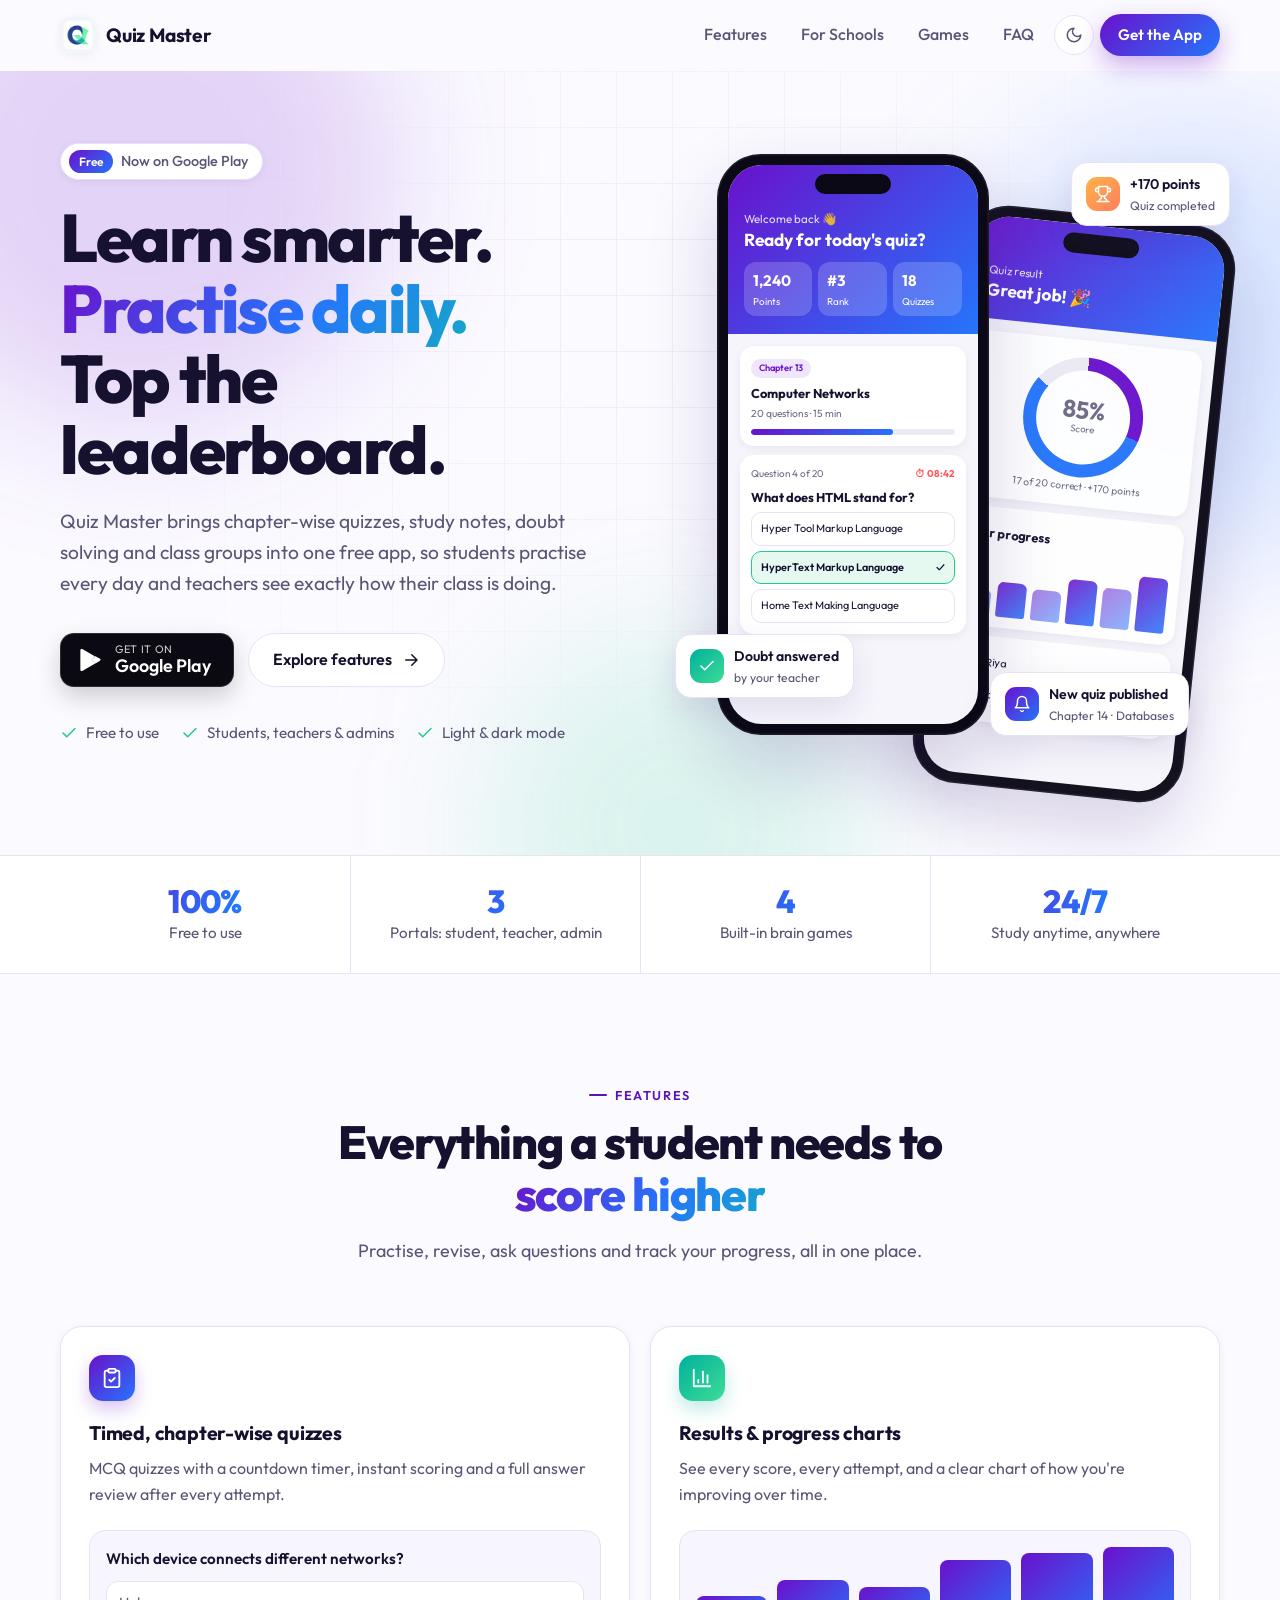
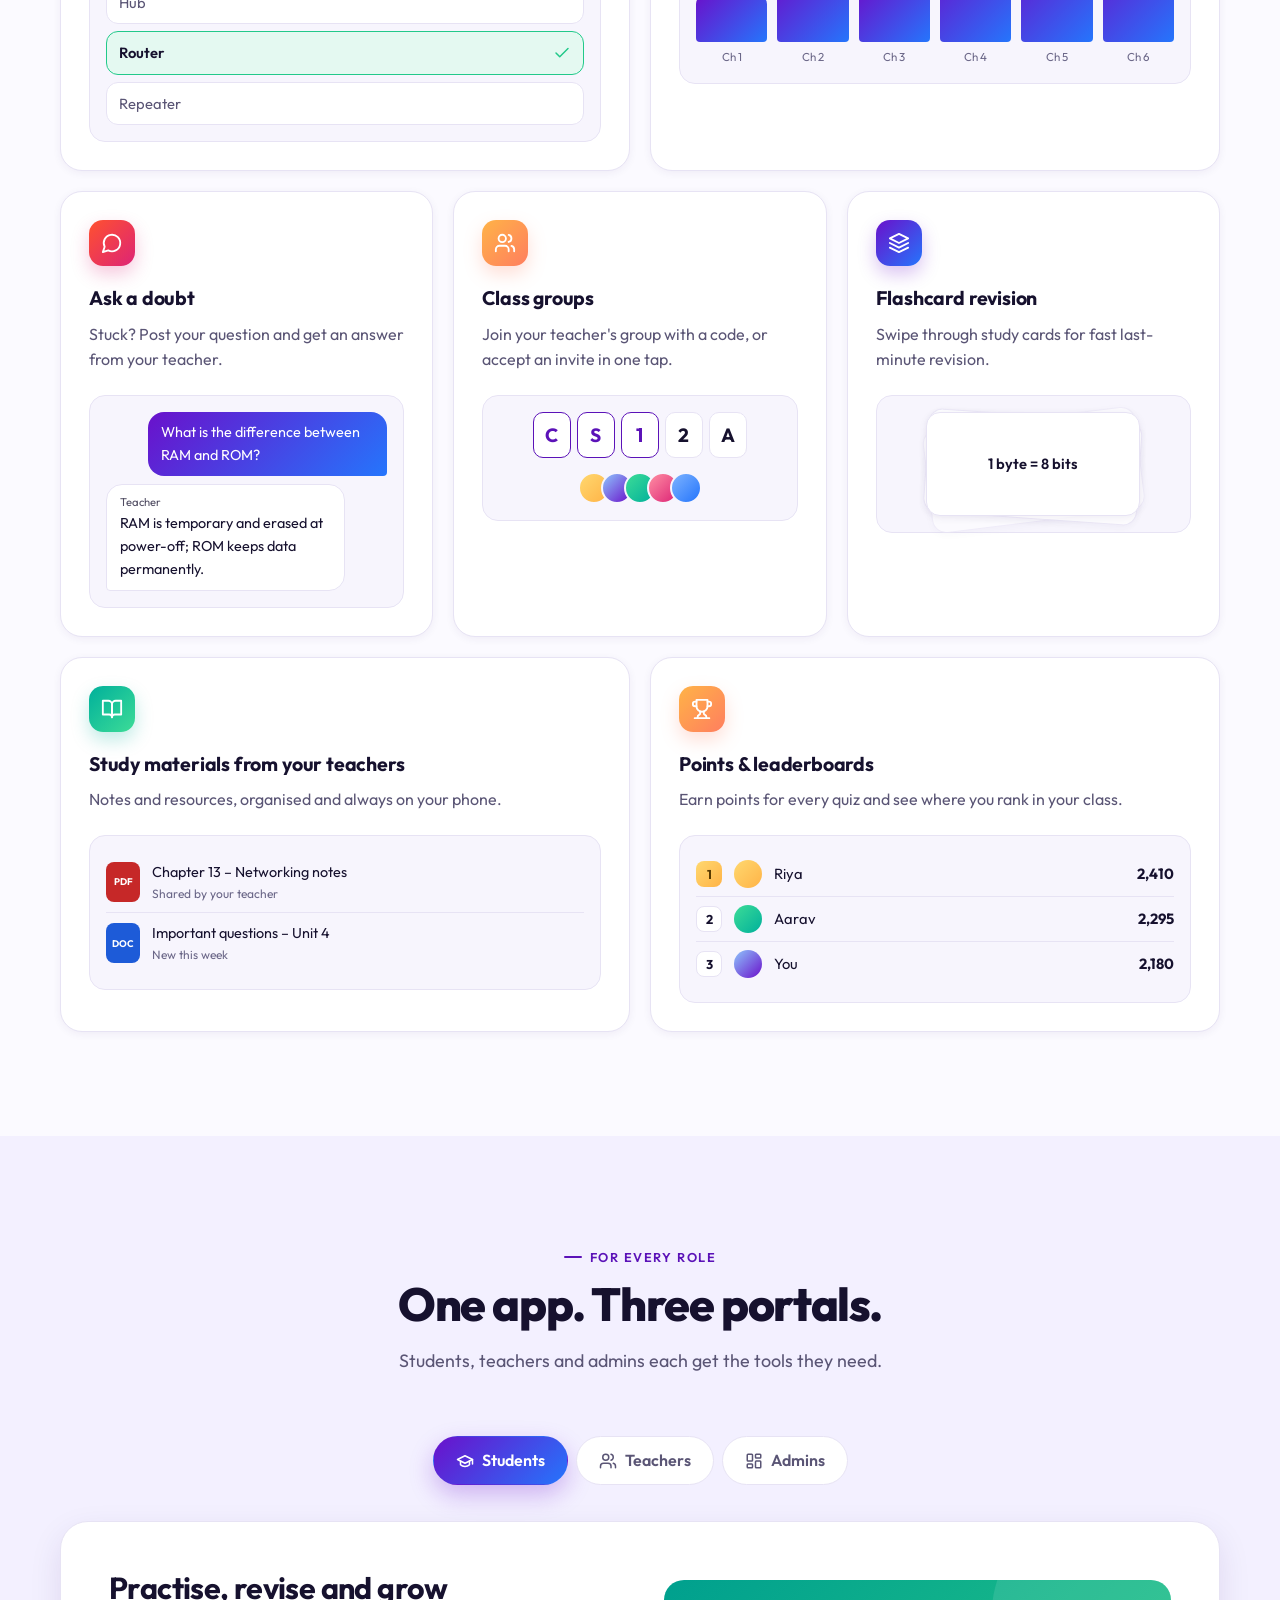
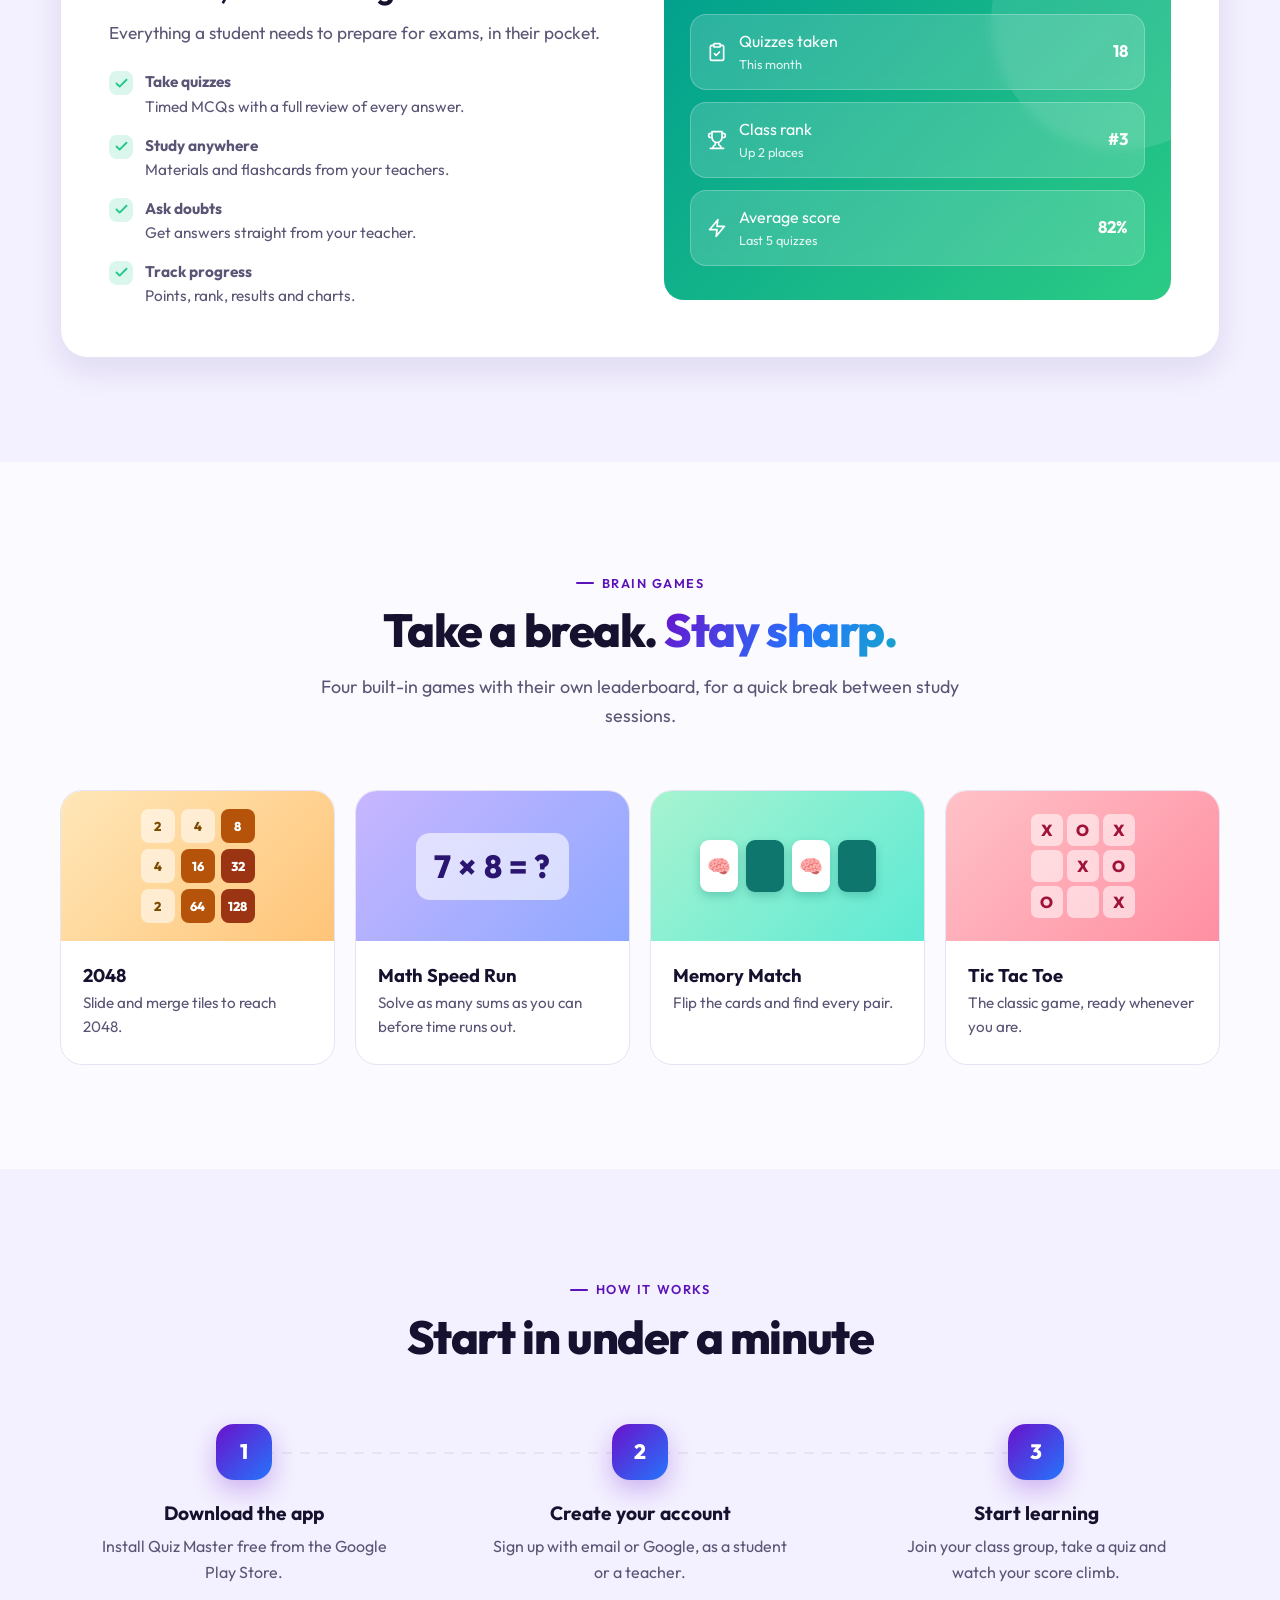
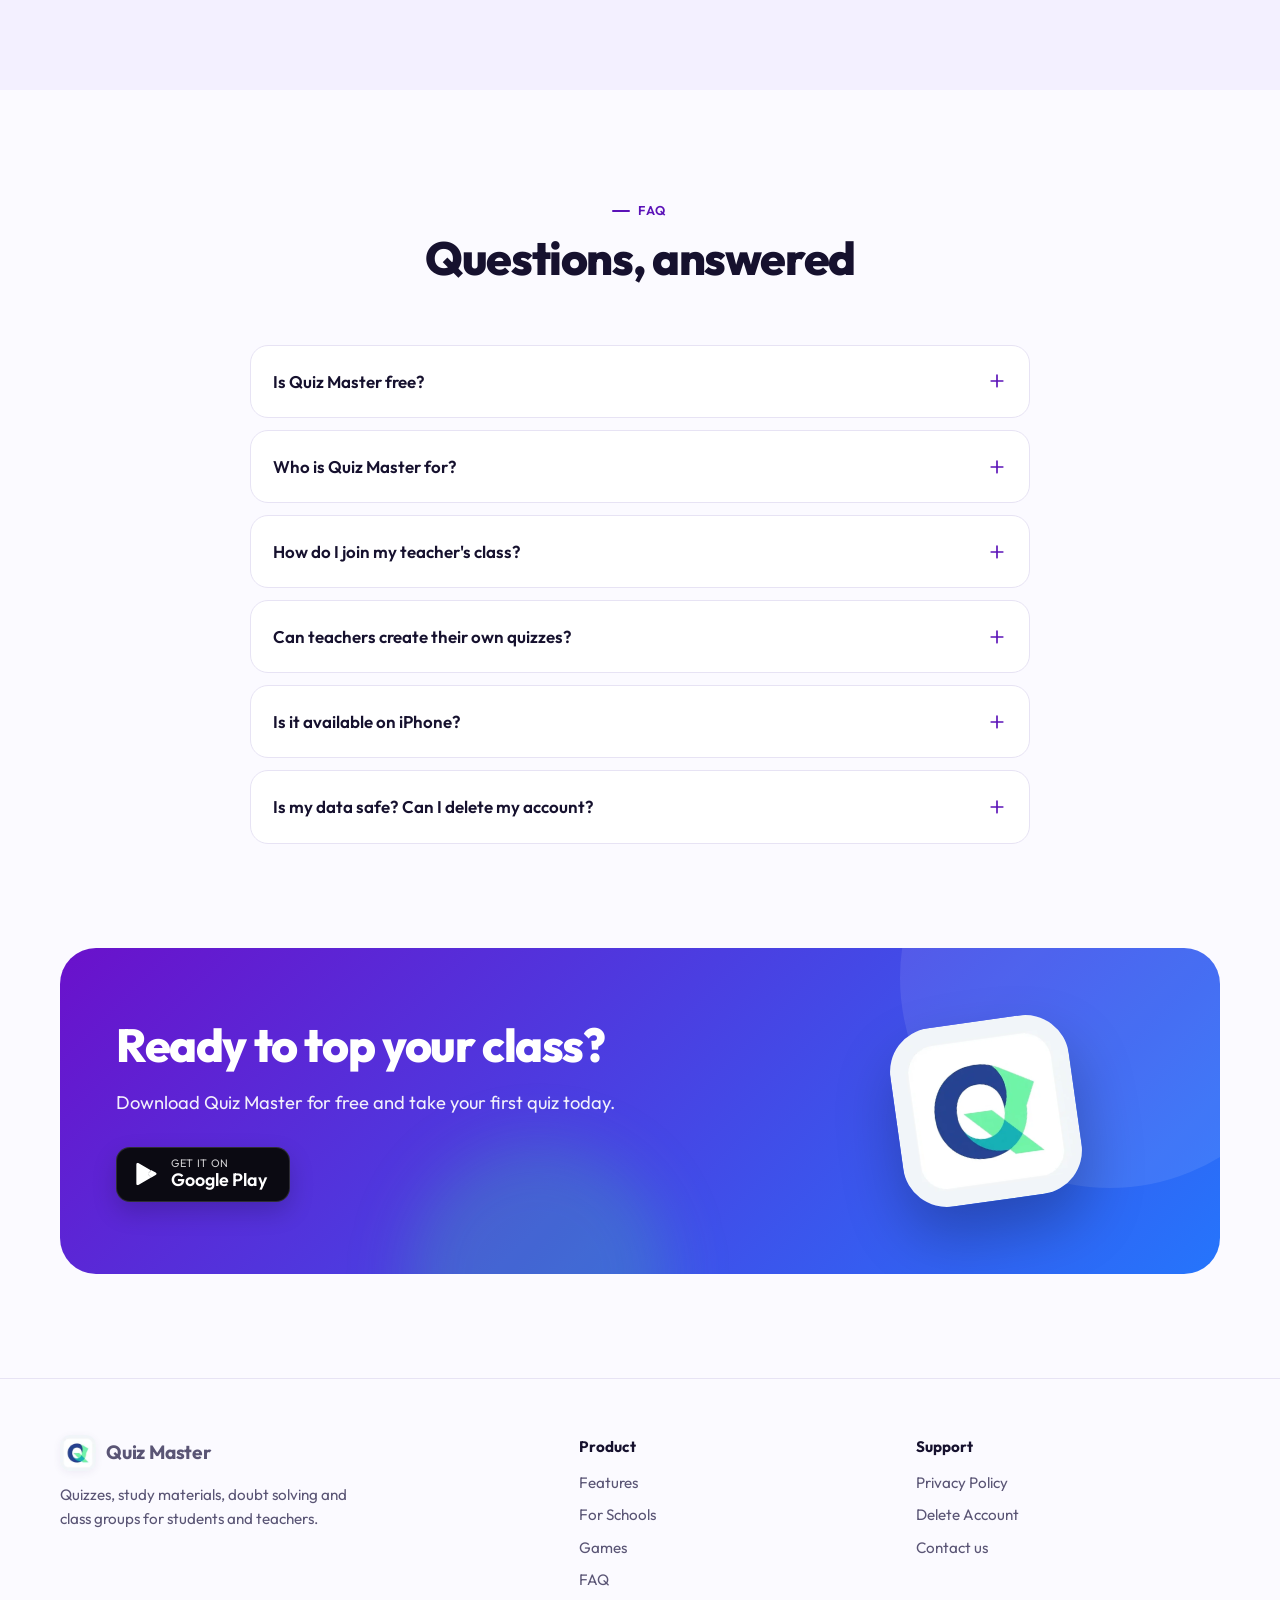
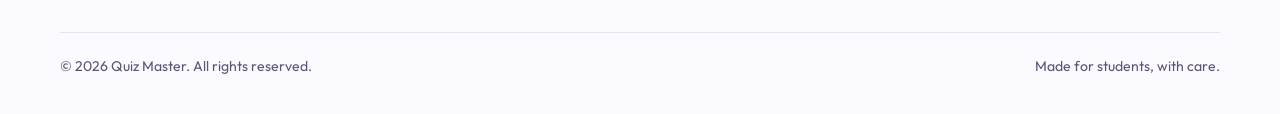
==== commit e7525f1b: "Fix contrast, heading order and hero paint time Co-Authored-By: Claude Opus 5.5 <noreply@anthropic.c" ====
--- a/index.html
+++ b/index.html
@@ -81,7 +81,7 @@
 
 <header class="site" id="top">
   <nav class="container" aria-label="Main">
-    <a href="./" class="brand"><img src="assets/logo-96.webp" width="36" height="36" alt=""><span>Quiz Master</span></a>
+    <a href="./" class="brand" aria-label="Quiz Master home"><img src="assets/logo-96.webp" width="36" height="36" alt=""><span>Quiz Master</span></a>
     <div class="nav-links">
       <a href="#features">Features</a>
       <a href="#roles">For Schools</a>
@@ -103,17 +103,17 @@
     <div class="grid-lines" aria-hidden="true"></div>
     <div class="container hero-grid">
       <div>
-        <span class="pill reveal"><b>Free</b> Now on Google Play</span>
-        <h1 class="reveal d1">Learn smarter.<br><span class="grad-text">Practise daily.</span><br>Top the leaderboard.</h1>
-        <p class="lead reveal d2">Quiz Master brings chapter-wise quizzes, study notes, doubt solving and class groups into one free app, so students practise every day and teachers see exactly how their class is doing.</p>
-        <div class="hero-cta reveal d3">
+        <span class="pill"><b>Free</b> Now on Google Play</span>
+        <h1>Learn smarter.<br><span class="grad-text">Practise daily.</span><br>Top the leaderboard.</h1>
+        <p class="lead">Quiz Master brings chapter-wise quizzes, study notes, doubt solving and class groups into one free app, so students practise every day and teachers see exactly how their class is doing.</p>
+        <div class="hero-cta">
           <a href="https://play.google.com/store/apps/details?id=com.shubham.computerapp" class="play-badge" target="_blank" rel="noopener">
             <svg aria-hidden="true"><use href="#i-play"/></svg>
             <span><small>Get it on</small><strong>Google Play</strong></span>
           </a>
           <a href="#features" class="btn btn-ghost">Explore features <svg class="ico"><use href="#i-arrow"/></svg></a>
         </div>
-        <div class="hero-meta reveal d3">
+        <div class="hero-meta">
           <span><svg class="ico"><use href="#i-check"/></svg>Free to use</span>
           <span><svg class="ico"><use href="#i-check"/></svg>Students, teachers &amp; admins</span>
           <span><svg class="ico"><use href="#i-check"/></svg>Light &amp; dark mode</span>
@@ -280,8 +280,8 @@
           <h3>Study materials from your teachers</h3>
           <p>Notes and resources, organised and always on your phone.</p>
           <div class="t-visual" aria-hidden="true">
-            <div class="file-row"><span class="f" style="background:#E5484D">PDF</span><span>Chapter 13 – Networking notes<small>Shared by your teacher</small></span></div>
-            <div class="file-row"><span class="f" style="background:#2575FC">DOC</span><span>Important questions – Unit 4<small>New this week</small></span></div>
+            <div class="file-row"><span class="f" style="background:#C62828">PDF</span><span>Chapter 13 – Networking notes<small>Shared by your teacher</small></span></div>
+            <div class="file-row"><span class="f" style="background:#1D5BD8">DOC</span><span>Important questions – Unit 4<small>New this week</small></span></div>
           </div>
         </article>
 
@@ -478,11 +478,11 @@
   <div class="container">
     <div class="footer-grid">
       <div class="about">
-        <a href="./" class="brand"><img src="assets/logo-96.webp" width="36" height="36" alt="" loading="lazy">Quiz Master</a>
+        <a href="./" class="brand" aria-label="Quiz Master home"><img src="assets/logo-96.webp" width="36" height="36" alt="" loading="lazy">Quiz Master</a>
         <p>Quizzes, study materials, doubt solving and class groups for students and teachers.</p>
       </div>
       <div>
-        <h4>Product</h4>
+        <h3>Product</h3>
         <ul>
           <li><a href="#features">Features</a></li>
           <li><a href="#roles">For Schools</a></li>
@@ -491,7 +491,7 @@
         </ul>
       </div>
       <div>
-        <h4>Support</h4>
+        <h3>Support</h3>
         <ul>
           <li><a href="privacy.html">Privacy Policy</a></li>
           <li><a href="delete-account.html">Delete Account</a></li>
--- a/styles.css
+++ b/styles.css
@@ -17,7 +17,7 @@
   --surface-2: #F7F5FD;
   --text: #16112E;
   --muted: #5A5575;
-  --faint: #8C88A6;
+  --faint: #6B6788;
   --border: #E7E3F4;
   --accent-text: #5B12B8;
   --grad-text: linear-gradient(120deg, #6A11CB 0%, #2575FC 60%, #16A6C9 100%);
@@ -39,7 +39,7 @@
     --surface-2: #221D40;
     --text: #F3F1FB;
     --muted: #ABA6C6;
-    --faint: #7E7A9A;
+    --faint: #A19DBD;
     --border: #2C2750;
     --accent-text: #C4A6FF;
     --grad-text: linear-gradient(120deg, #C4A6FF 0%, #7DB3FF 60%, #5FE3C0 100%);
@@ -59,7 +59,7 @@
   --surface-2: #221D40;
   --text: #F3F1FB;
   --muted: #ABA6C6;
-  --faint: #7E7A9A;
+  --faint: #A19DBD;
   --border: #2C2750;
   --accent-text: #C4A6FF;
   --grad-text: linear-gradient(120deg, #C4A6FF 0%, #7DB3FF 60%, #5FE3C0 100%);
@@ -362,8 +362,8 @@
 .g-2048 { background: linear-gradient(135deg, #FFE7B8, #FFC478); }
 .g-2048 .tiles { display: grid; grid-template-columns: repeat(3, 34px); gap: 6px; }
 .g-2048 .tiles i { height: 34px; border-radius: 8px; background: rgba(255,255,255,.55); display: grid; place-items: center; font-style: normal; font-weight: 800; font-size: .8rem; color: #7A4A00; }
-.g-2048 .tiles i.h { background: #F59E0B; color: #fff; }
-.g-2048 .tiles i.hh { background: #EA580C; color: #fff; }
+.g-2048 .tiles i.h { background: #B45309; color: #fff; }
+.g-2048 .tiles i.hh { background: #9A3412; color: #fff; }
 .g-math { background: linear-gradient(135deg, #C8B6FF, #8EA8FF); color: #2A1570; font-size: 2rem; font-weight: 800; letter-spacing: .02em; }
 .g-math span { background: rgba(255,255,255,.6); padding: 8px 18px; border-radius: 14px; }
 .g-memory { background: linear-gradient(135deg, #A7F3D0, #5EEAD4); }
@@ -410,7 +410,7 @@
 /* Footer */
 footer.site { padding: 56px 0 36px; border-top: 1px solid var(--border); color: var(--muted); font-size: .95rem; }
 .footer-grid { display: grid; grid-template-columns: 1.6fr 1fr 1fr; gap: 32px; }
-.footer-grid h4 { color: var(--text); font-size: .95rem; margin-bottom: 12px; }
+.footer-grid h3 { color: var(--text); font-size: .95rem; margin-bottom: 12px; }
 .footer-grid ul { list-style: none; display: grid; gap: 8px; }
 .footer-grid a:hover { color: var(--text); }
 .footer-grid .about p { margin-top: 12px; max-width: 320px; }
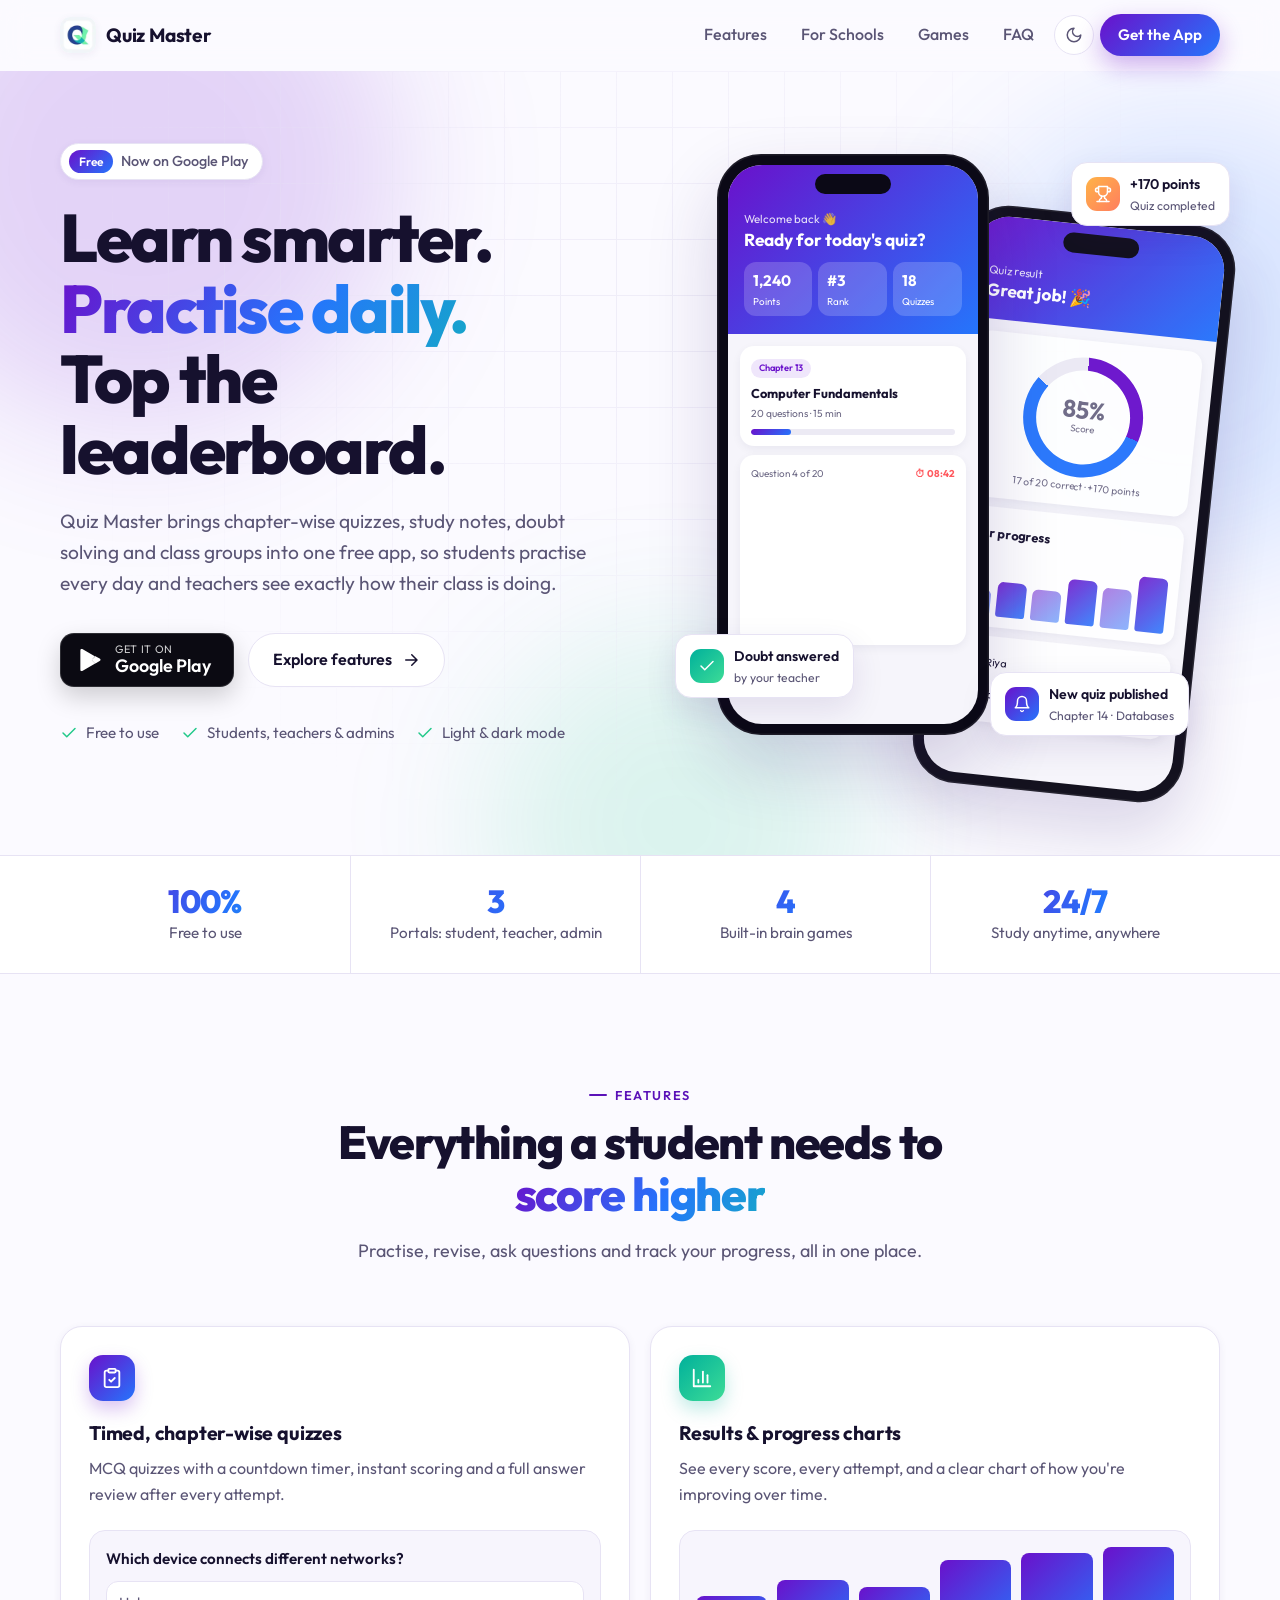
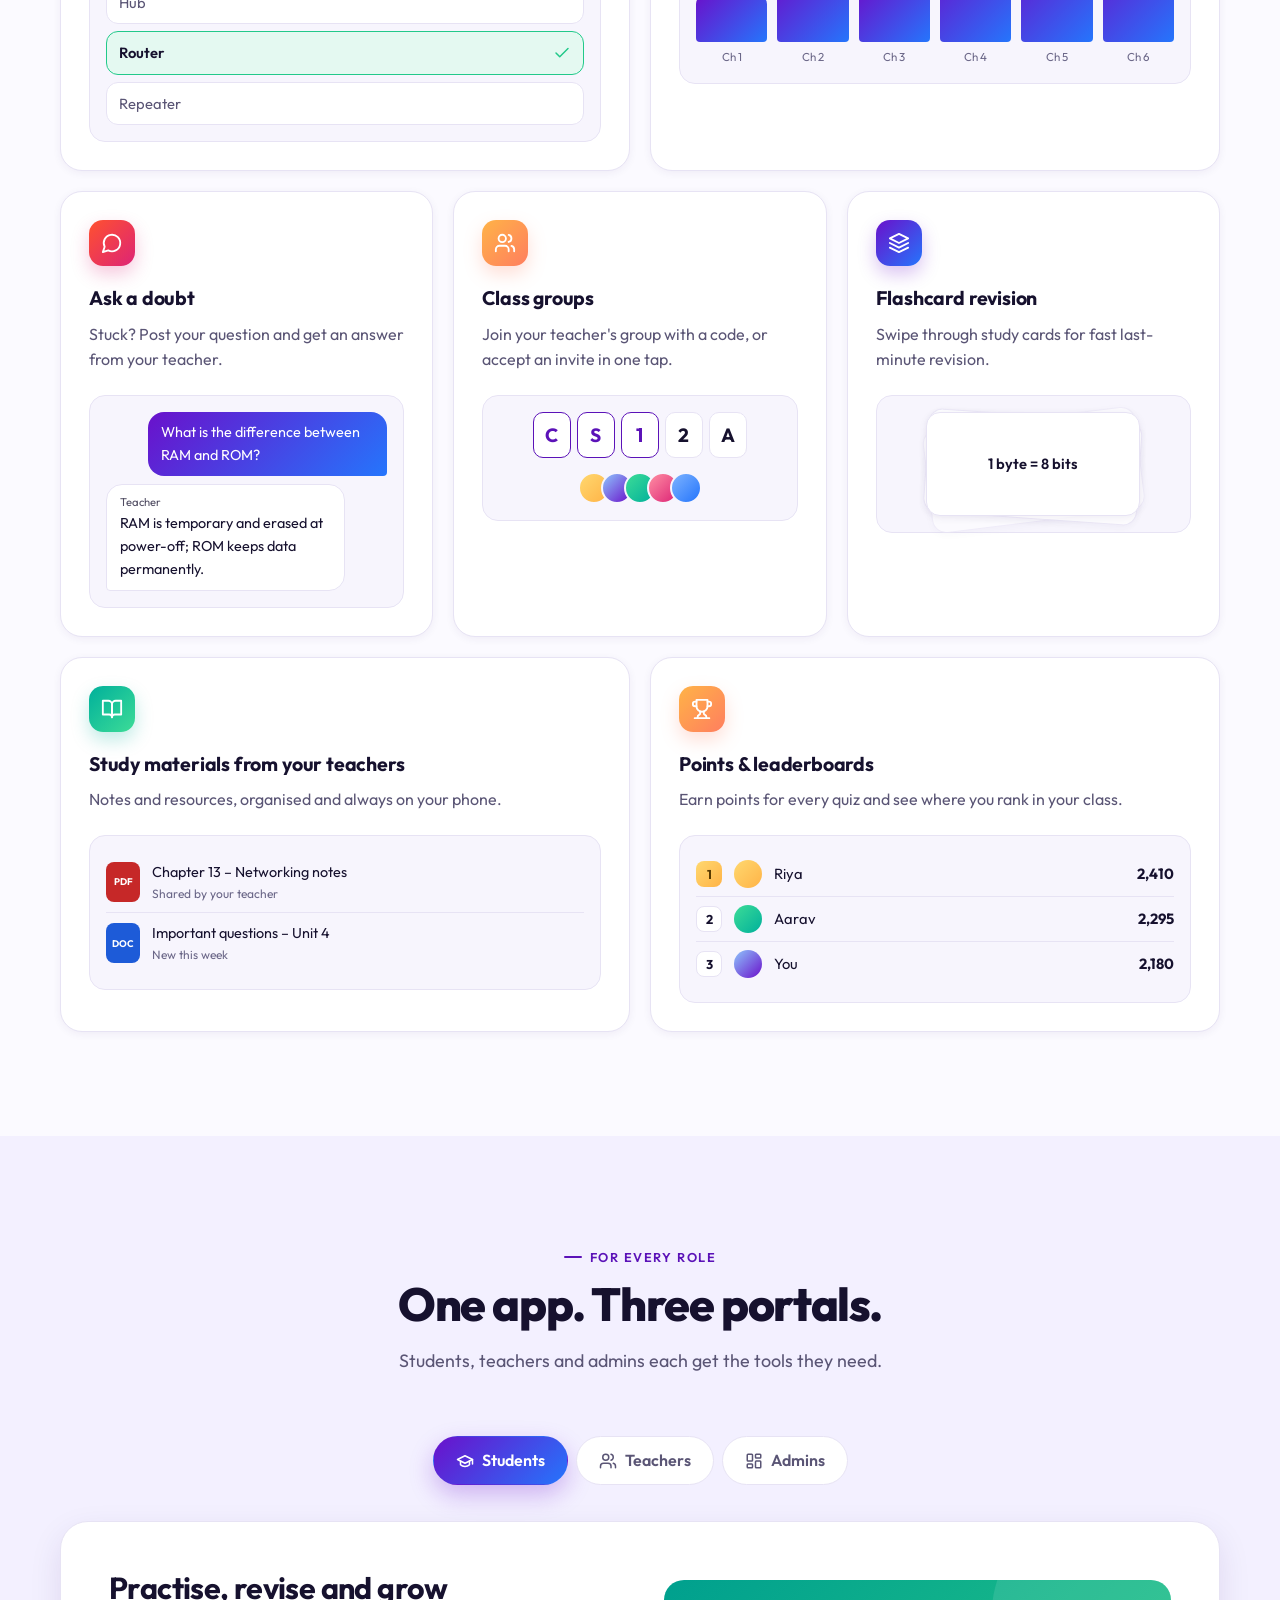
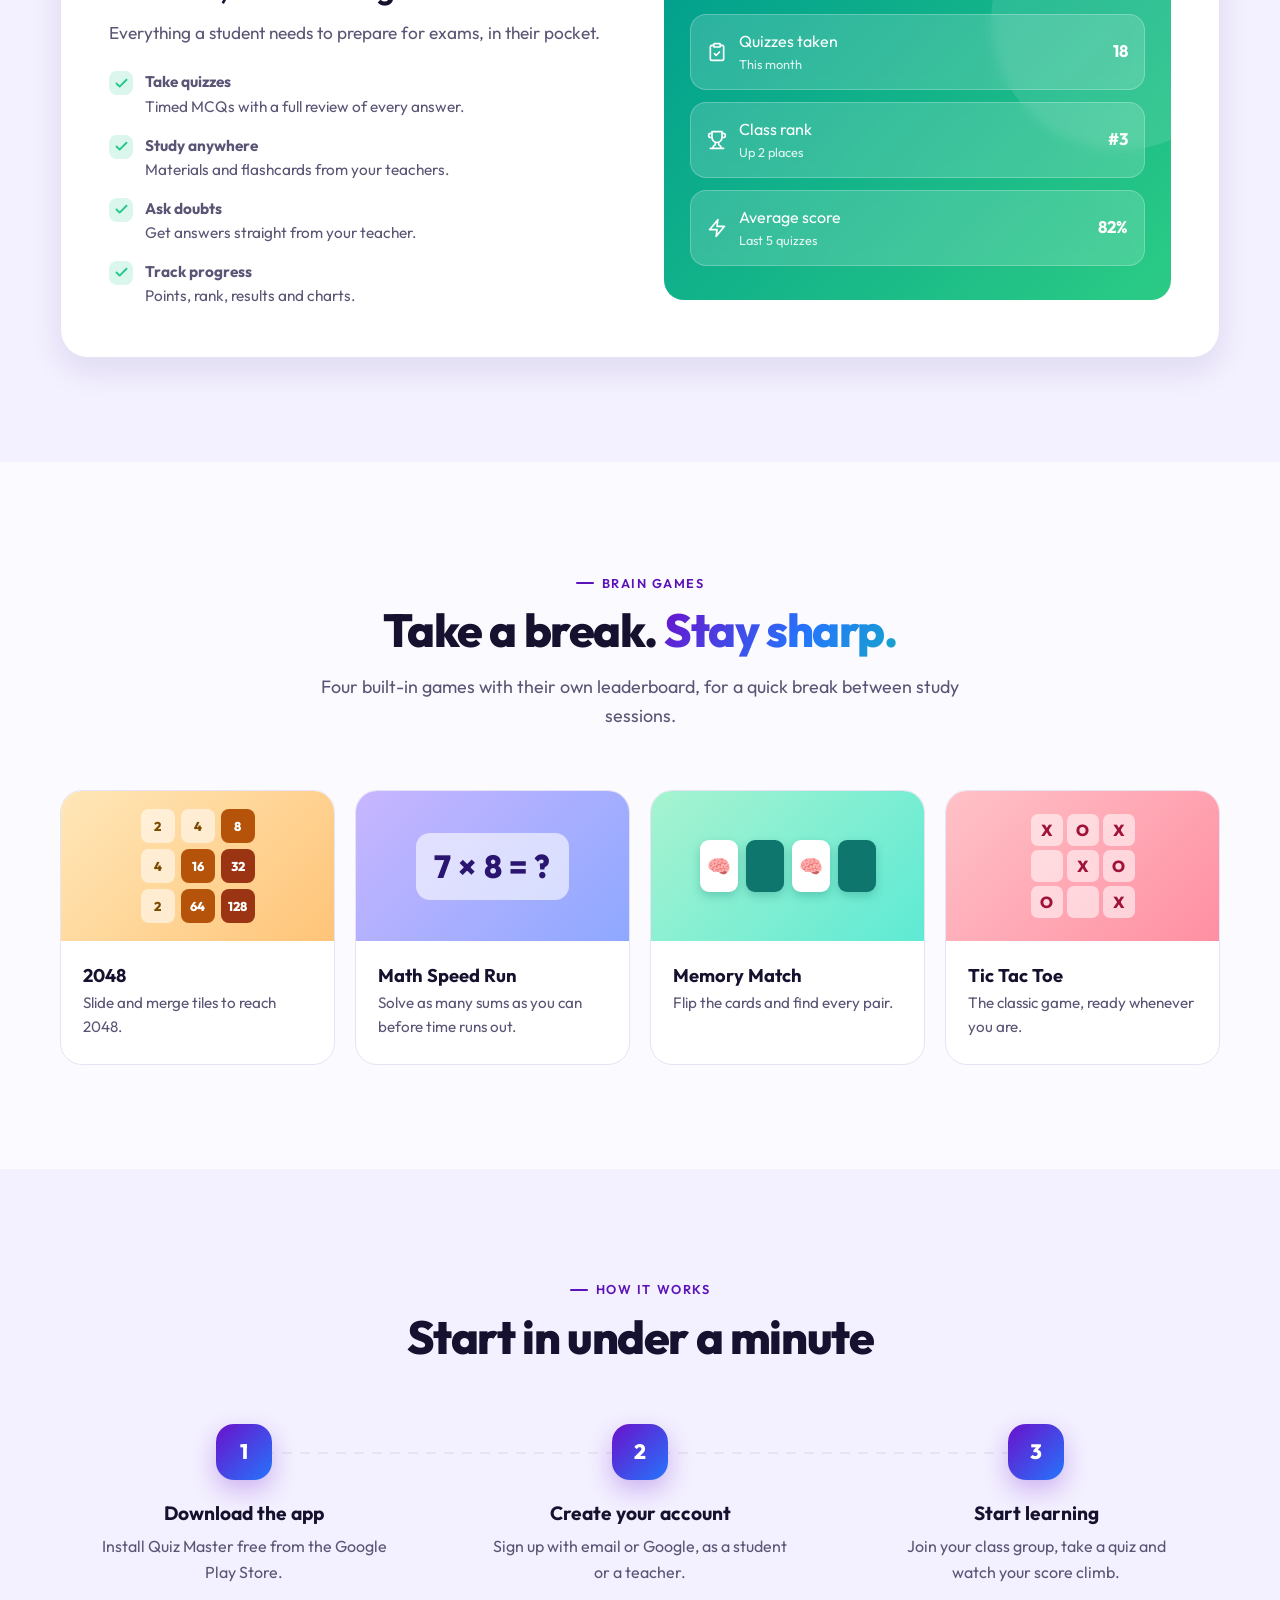
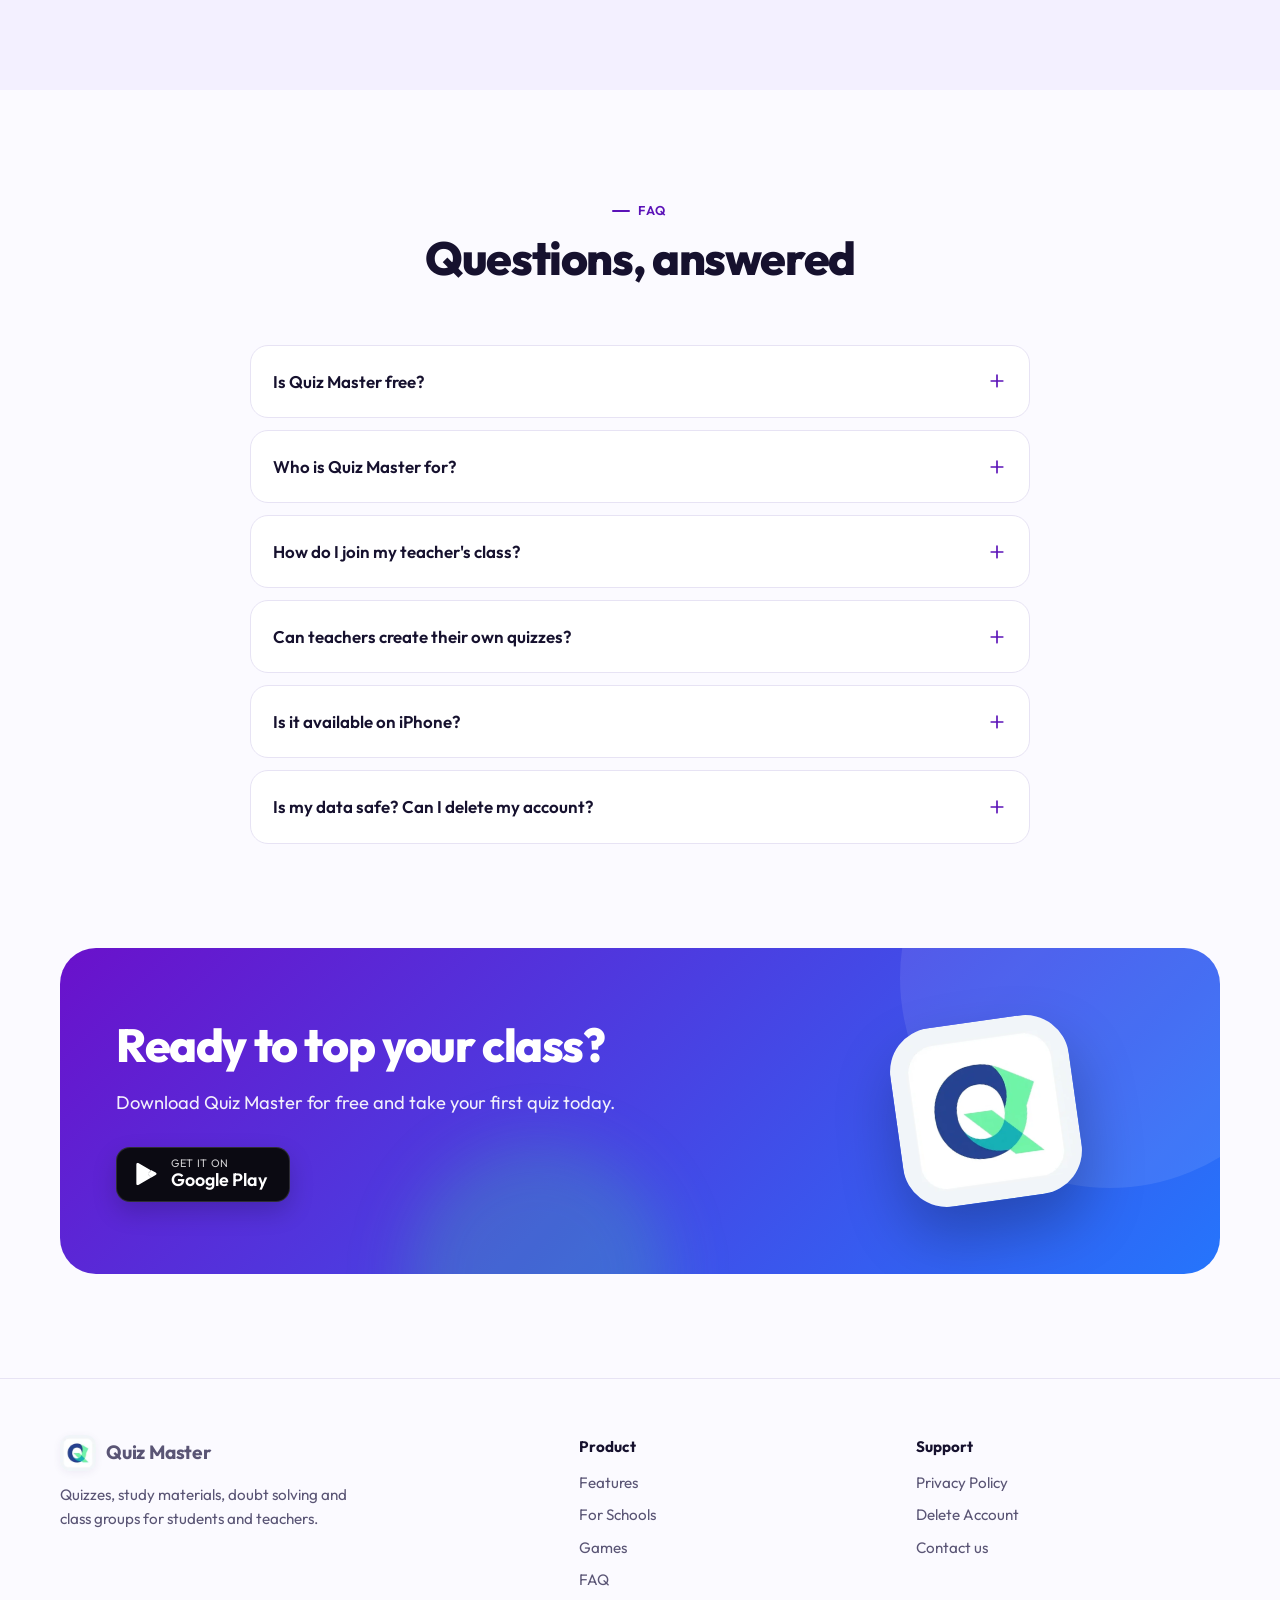
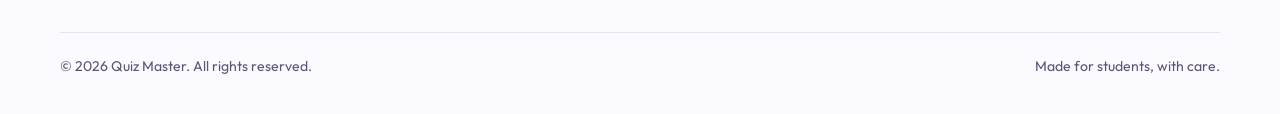
==== commit 43aaa3d4: "Animate the hero phone as a live quiz demo The front phone now answers questions on a loop: a tap ri" ====
--- a/index.html
+++ b/index.html
@@ -150,7 +150,7 @@
               <small>Welcome back 👋</small>
               <h4>Ready for today's quiz?</h4>
               <div class="stat-row">
-                <div><b>1,240</b>Points</div>
+                <div><b id="demo-points">1,240</b>Points</div>
                 <div><b>#3</b>Rank</div>
                 <div><b>18</b>Quizzes</div>
               </div>
@@ -158,16 +158,21 @@
             <div class="screen-body">
               <div class="s-card">
                 <span class="s-tag">Chapter 13</span>
-                <h5>Computer Networks</h5>
+                <h5>Computer Fundamentals</h5>
                 <p>20 questions · 15 min</p>
-                <div class="bar"><i style="width:70%"></i></div>
+                <div class="bar"><i id="demo-bar" style="width:20%"></i></div>
               </div>
-              <div class="s-card">
-                <div class="timer"><span>Question 4 of 20</span><b>⏱ 08:42</b></div>
-                <h5>What does HTML stand for?</h5>
-                <div class="opt">Hyper Tool Markup Language</div>
-                <div class="opt right">HyperText Markup Language <span>✓</span></div>
-                <div class="opt">Home Text Making Language</div>
+              <!-- Live demo: site.js cycles questions here. Without JS this answered state stays. -->
+              <div class="s-card demo-card" id="demo">
+                <div class="timer"><span id="demo-count">Question 4 of 20</span><b id="demo-timer">⏱ 08:42</b></div>
+                <div class="demo-q" id="demo-q">
+                  <h5>What does HTML stand for?</h5>
+                  <div class="opt"><span>Hyper Tool Markup Language</span></div>
+                  <div class="opt right"><span>HyperText Markup Language</span><i class="mk">✓</i></div>
+                  <div class="opt"><span>Home Text Making Language</span></div>
+                </div>
+                <span class="tap" id="demo-tap"></span>
+                <span class="plus" id="demo-plus">+10</span>
               </div>
             </div>
           </div>
--- a/styles.css
+++ b/styles.css
@@ -450,6 +450,44 @@
 .not-found .big { font-size: clamp(5rem, 14vw, 9rem); font-weight: 800; line-height: 1; }
 .not-found p { color: var(--muted); margin: 12px 0 28px; font-size: 1.15rem; }
 
+/* Live hero demo ---------------------------------------------------------- */
+.demo-card { position: relative; overflow: hidden; }
+.demo-q { transition: transform .45s cubic-bezier(.2,.7,.2,1), opacity .35s ease; }
+.demo-q h5 { min-height: 2.5em; display: flex; align-items: flex-end; line-height: 1.25; }
+.demo-q.out { opacity: 0; transform: translateX(-36px); }
+.demo-q.pre { opacity: 0; transform: translateX(36px); transition: none; }
+.demo-q .opt { align-items: center; transition: background .25s ease, border-color .25s ease, transform .15s ease; }
+.demo-q .opt span { overflow: hidden; text-overflow: ellipsis; white-space: nowrap; }
+.demo-q .opt .mk { font-style: normal; font-weight: 800; margin-left: 6px; }
+.demo-q .opt.pressed { transform: scale(.97); border-color: #B9A8F0; background: #F3EEFF; }
+.demo-q .opt.right { animation: pop .35s ease; }
+.demo-q .opt.right .mk { color: #0E9F6E; }
+.demo-q .opt.wrong { border-color: #FF416C; background: #FFEAEE; animation: shake .4s ease; }
+.demo-q .opt.wrong .mk { color: #E11D48; }
+@keyframes pop { 50% { transform: scale(1.04); } }
+@keyframes shake { 20%, 60% { transform: translateX(-4px); } 40%, 80% { transform: translateX(4px); } }
+
+.tap {
+  position: absolute; left: 70%; top: 110%; z-index: 2;
+  width: 24px; height: 24px; margin: -12px 0 0 -12px; border-radius: 50%;
+  background: rgba(106, 17, 203, .22); border: 2px solid rgba(106, 17, 203, .55);
+  pointer-events: none; opacity: 0;
+  transition: left .55s cubic-bezier(.3,.7,.3,1), top .55s cubic-bezier(.3,.7,.3,1), opacity .25s ease;
+}
+.tap.show { opacity: 1; }
+.tap.click::after { content: ''; position: absolute; inset: -2px; border-radius: 50%; border: 2px solid rgba(106, 17, 203, .5); animation: ripple .5s ease-out forwards; }
+@keyframes ripple { to { transform: scale(2.4); opacity: 0; } }
+
+.plus { position: absolute; right: 36px; top: 50%; z-index: 2; font-weight: 800; font-size: .9rem; color: #0E9F6E; opacity: 0; pointer-events: none; }
+.plus.go { animation: plus-up 1.1s ease-out; }
+@keyframes plus-up { 0% { opacity: 0; transform: translateY(6px) scale(.8); } 20% { opacity: 1; transform: translateY(0) scale(1.1); } 100% { opacity: 0; transform: translateY(-40px) scale(1); } }
+
+#demo-points { display: inline-block; transition: transform .2s ease; }
+#demo-points.bump { transform: scale(1.18); }
+#demo-bar { transition: width .6s cubic-bezier(.2,.7,.2,1); }
+#demo-timer.low { animation: blink 1s steps(2) infinite; }
+@keyframes blink { 50% { opacity: .45; } }
+
 /* Responsive ------------------------------------------------------------ */
 @media (max-width: 1020px) {
   .hero-grid { grid-template-columns: 1fr; text-align: center; gap: 24px; }
@@ -471,7 +509,7 @@
   .phone { width: 232px; }
   .phone.front { left: 2%; }
   .phone.back { right: 0; top: 60px; }
-  .chip-1 { left: 0; top: 410px; }
+  .chip-1 { left: 0; top: 462px; }
   .chip-2 { right: 0; top: 0; }
   .chip-3 { display: none; }
   .band .container { grid-template-columns: repeat(2, 1fr); }
@@ -490,7 +528,7 @@
   .screen { border-radius: 28px; font-size: 11px; }
   .phone.back { display: none; }
   .phone.front { left: 50%; margin-left: -100px; }
-  .chip-1 { top: 360px; }
+  .chip-1 { top: 400px; }
   .games { grid-template-columns: 1fr; }
   .panel { padding: 22px; }
   .panel-art { min-height: 0; }
